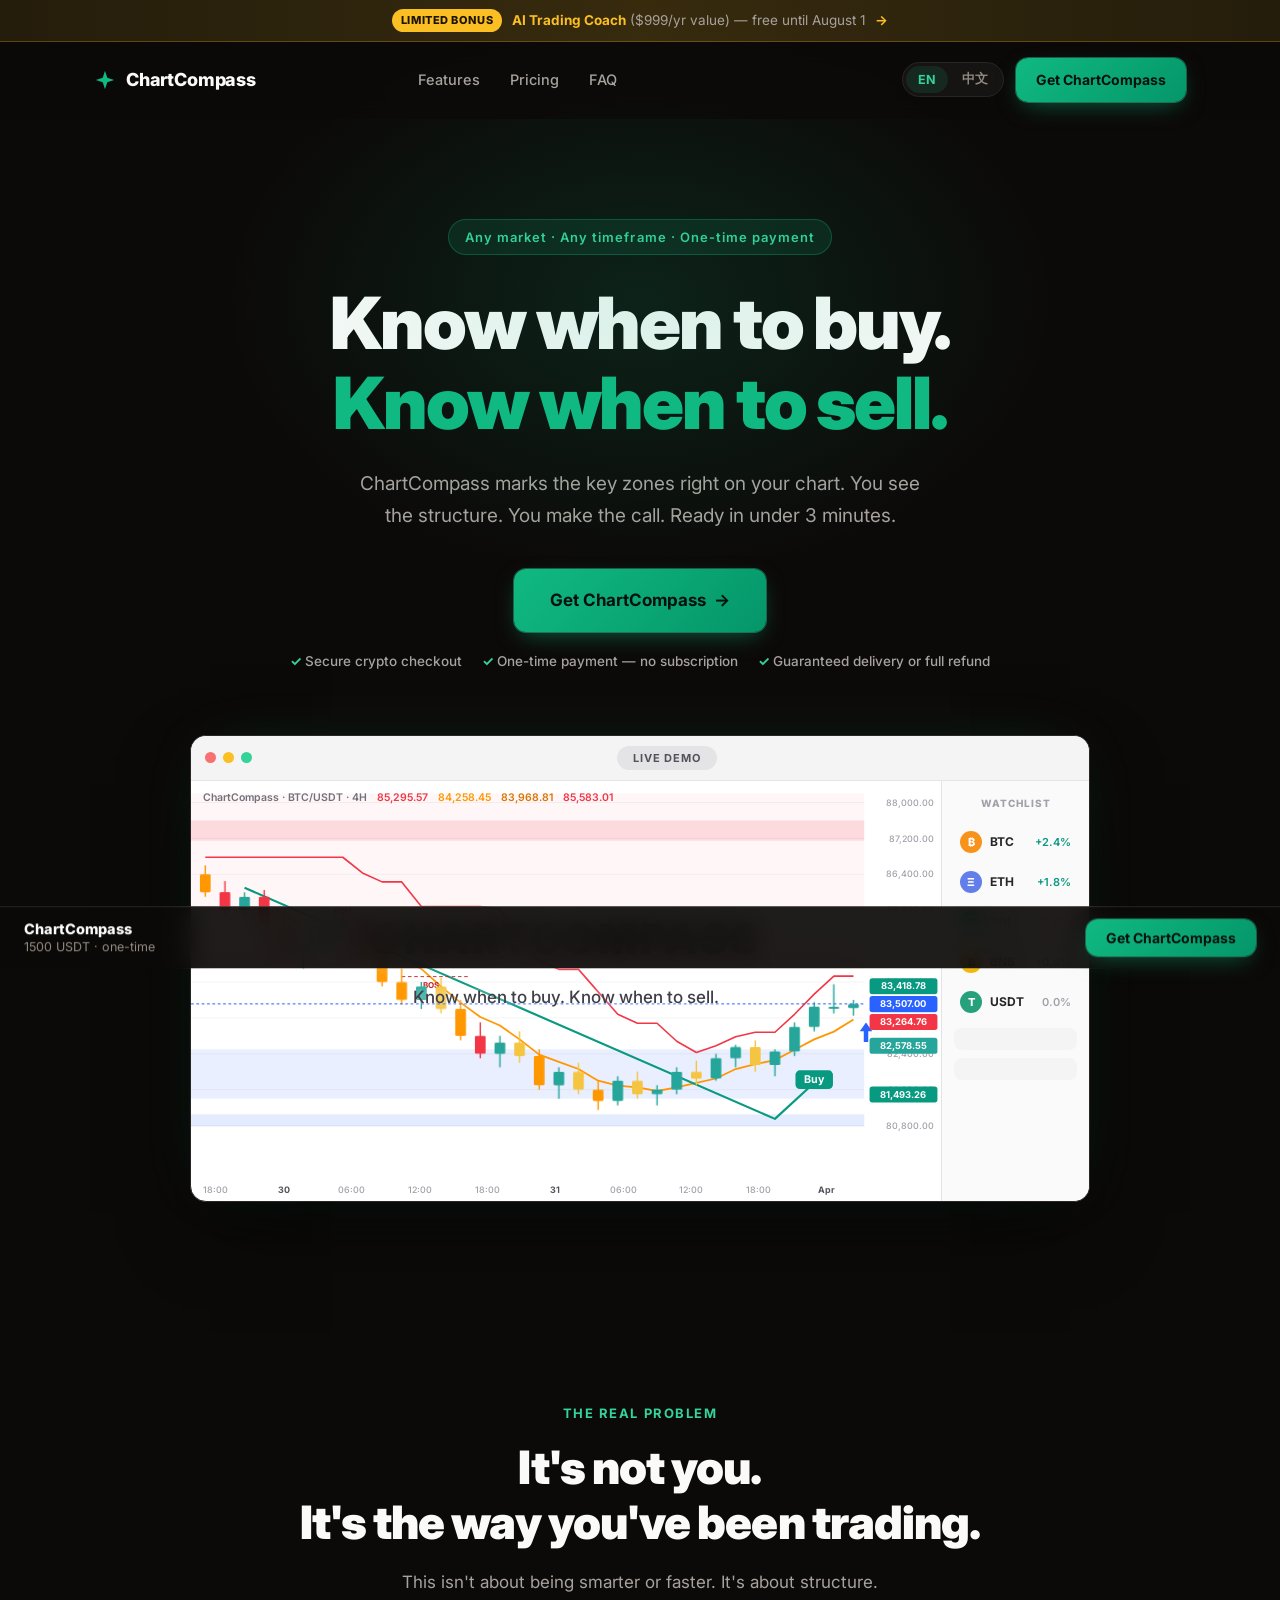
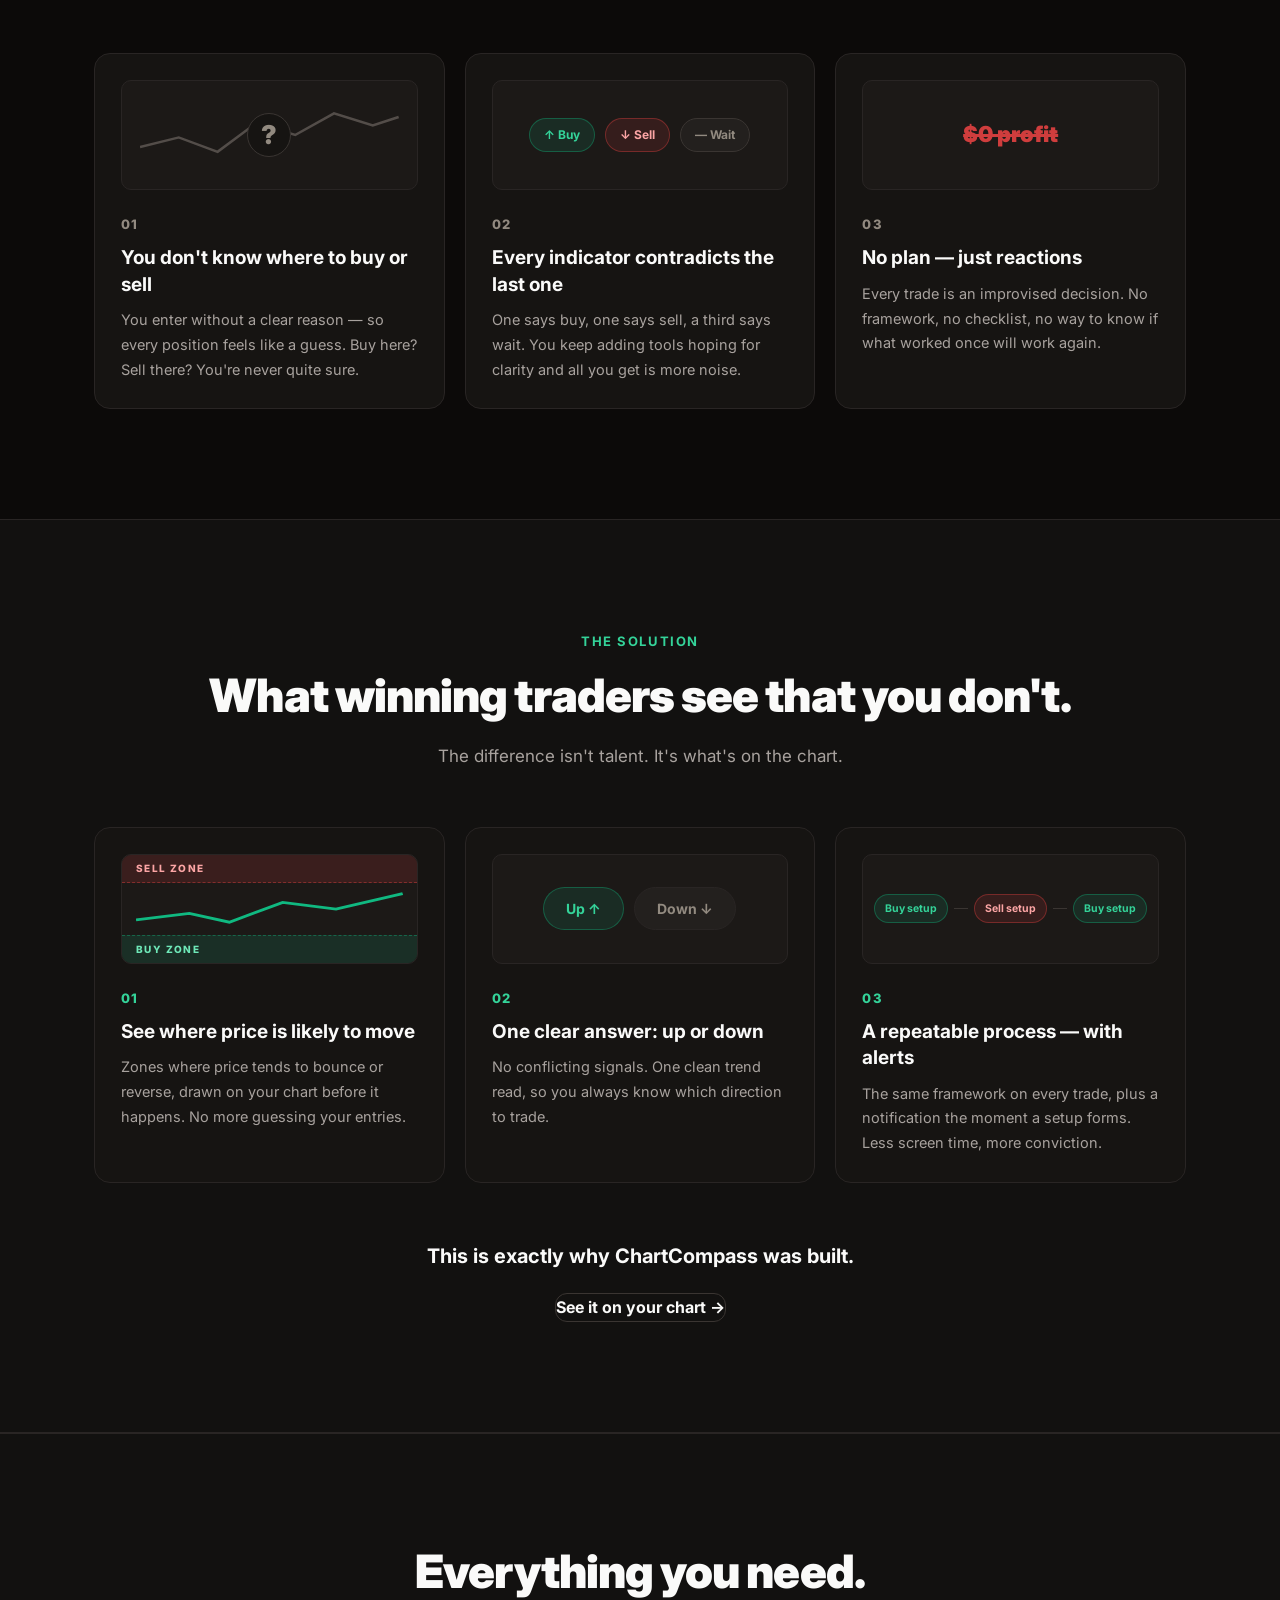
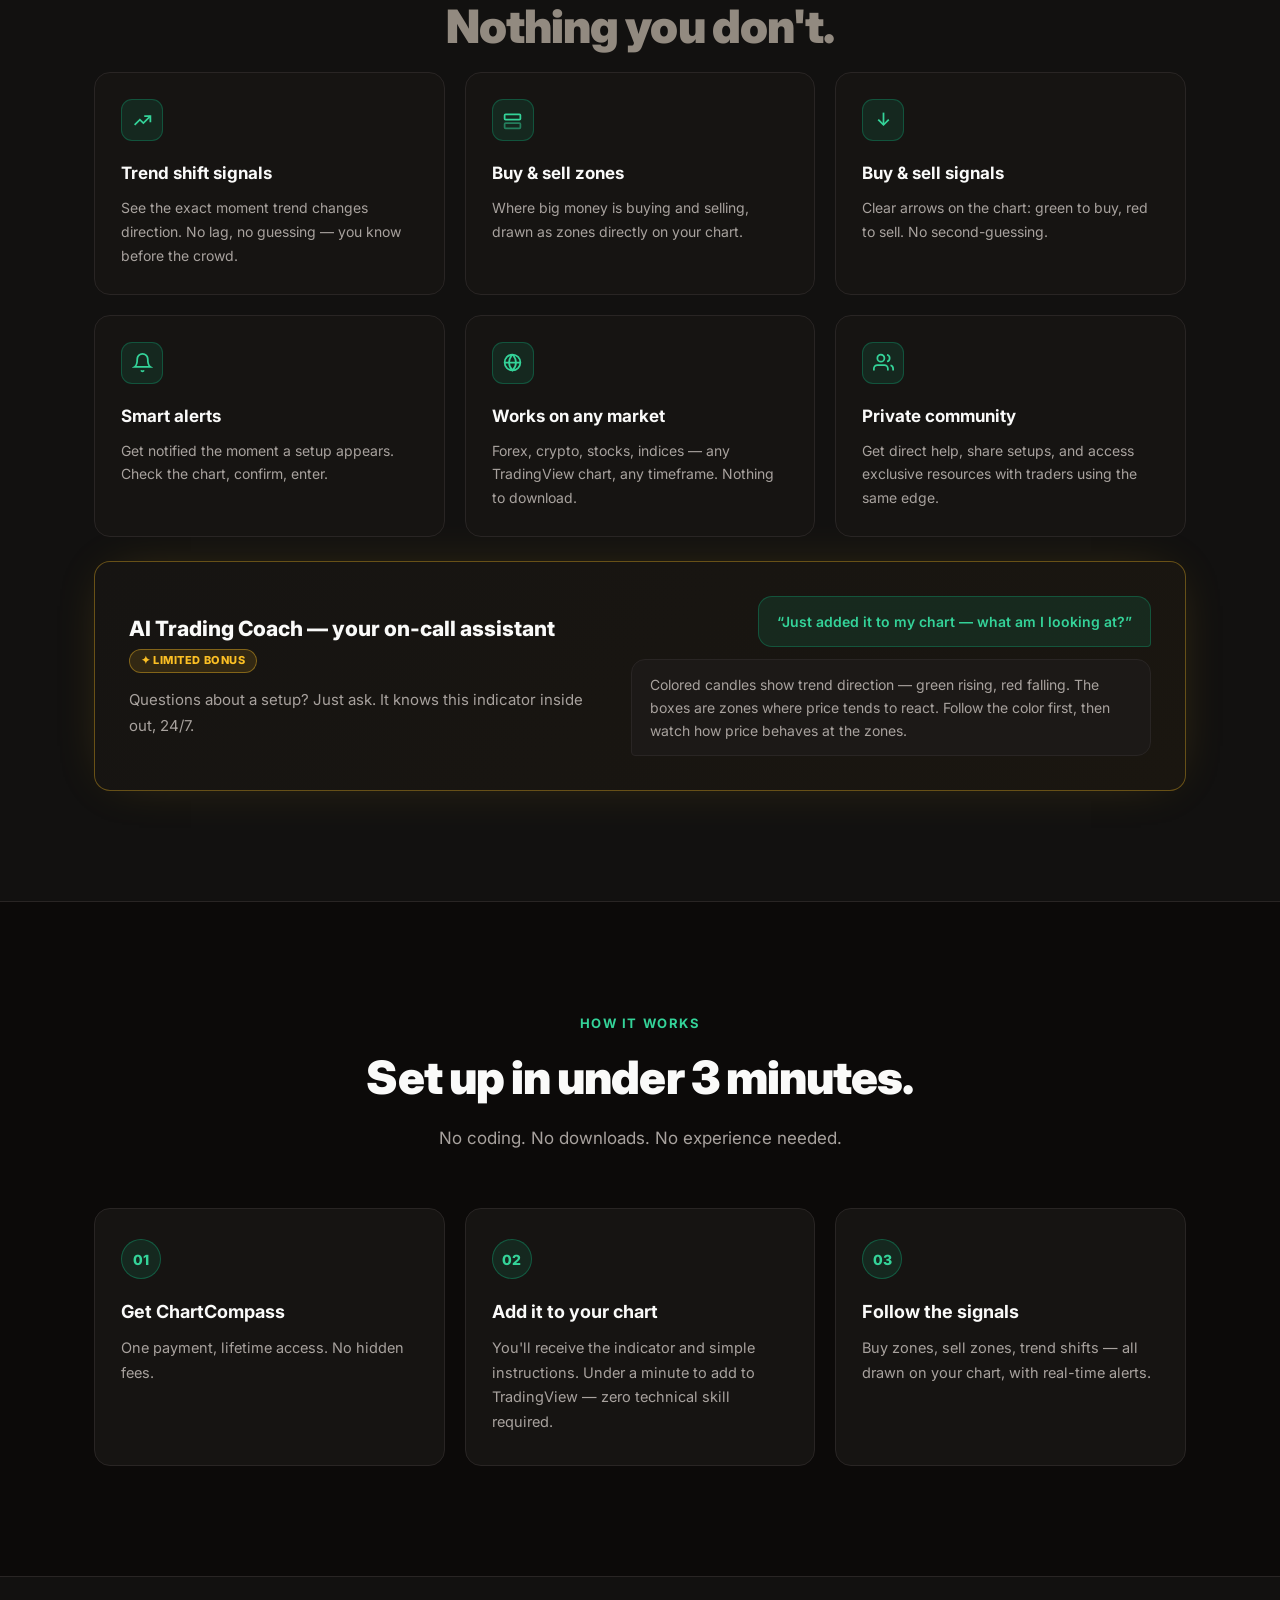
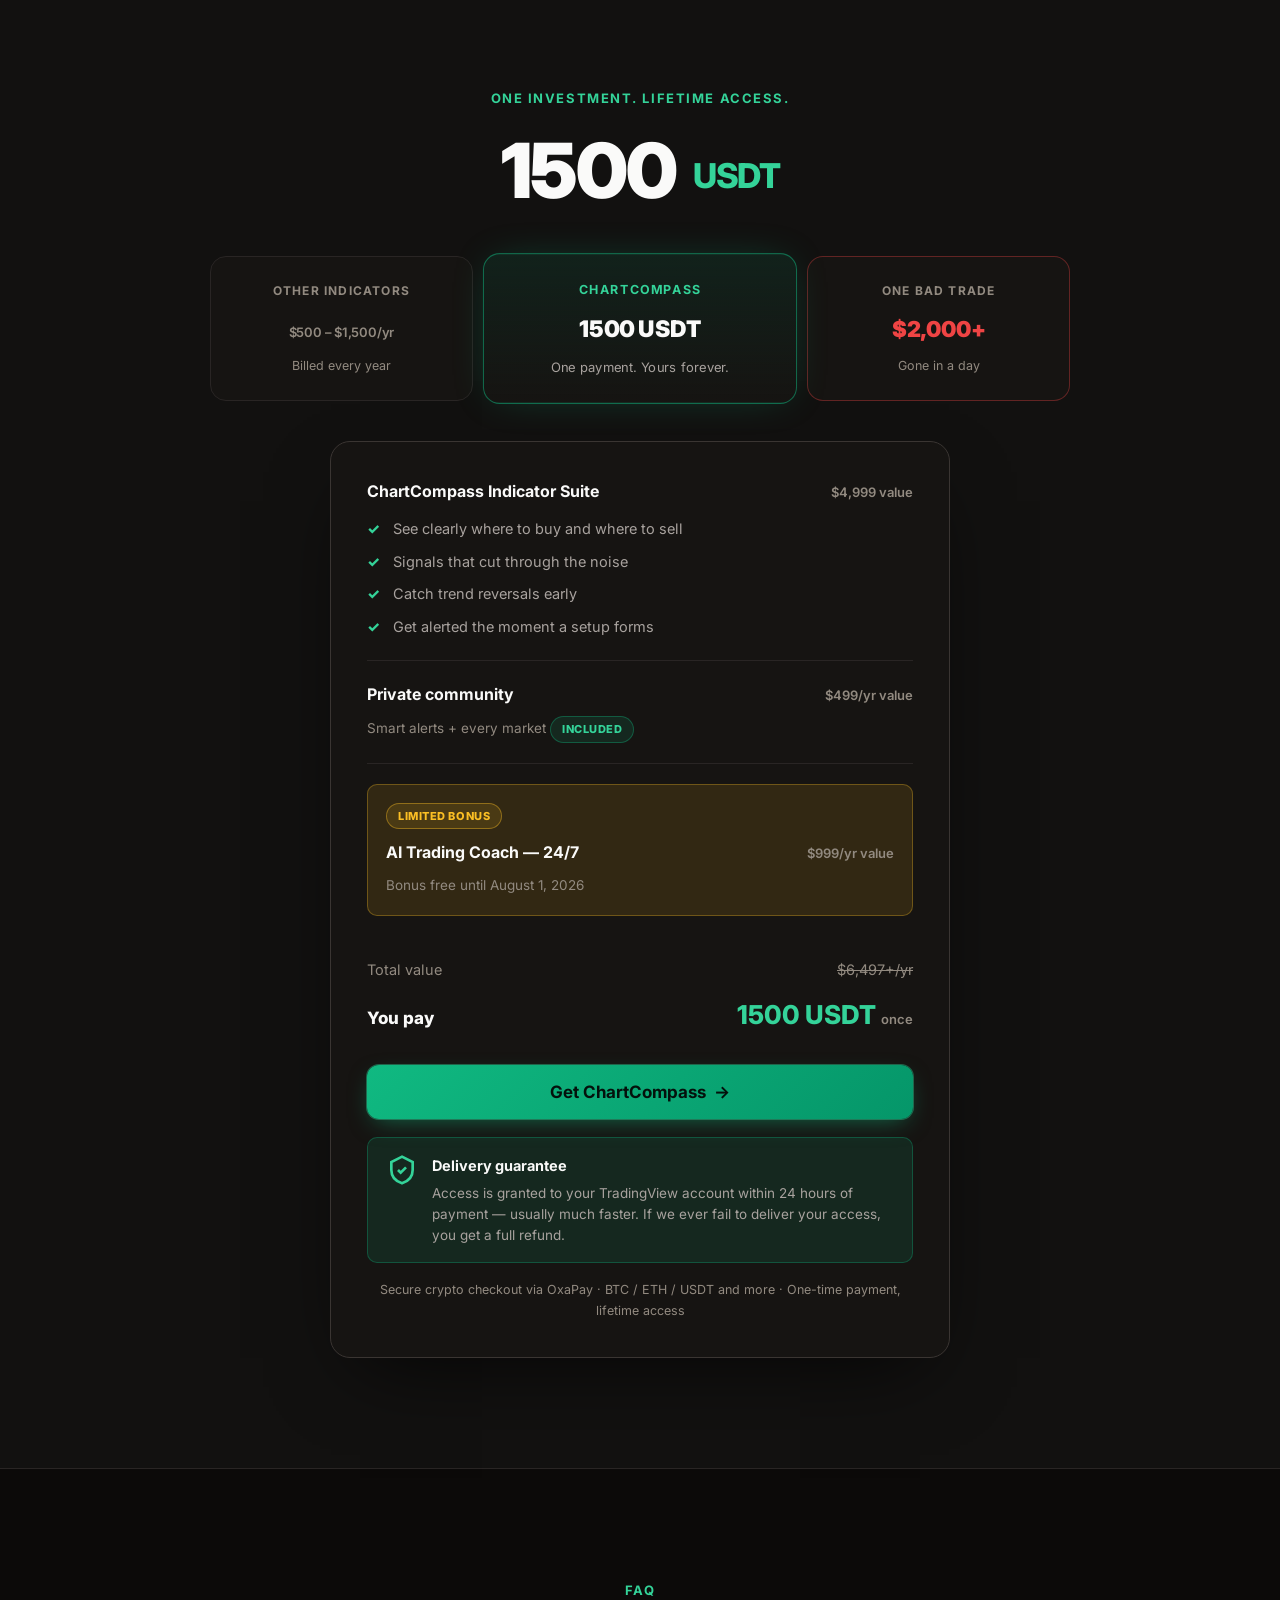
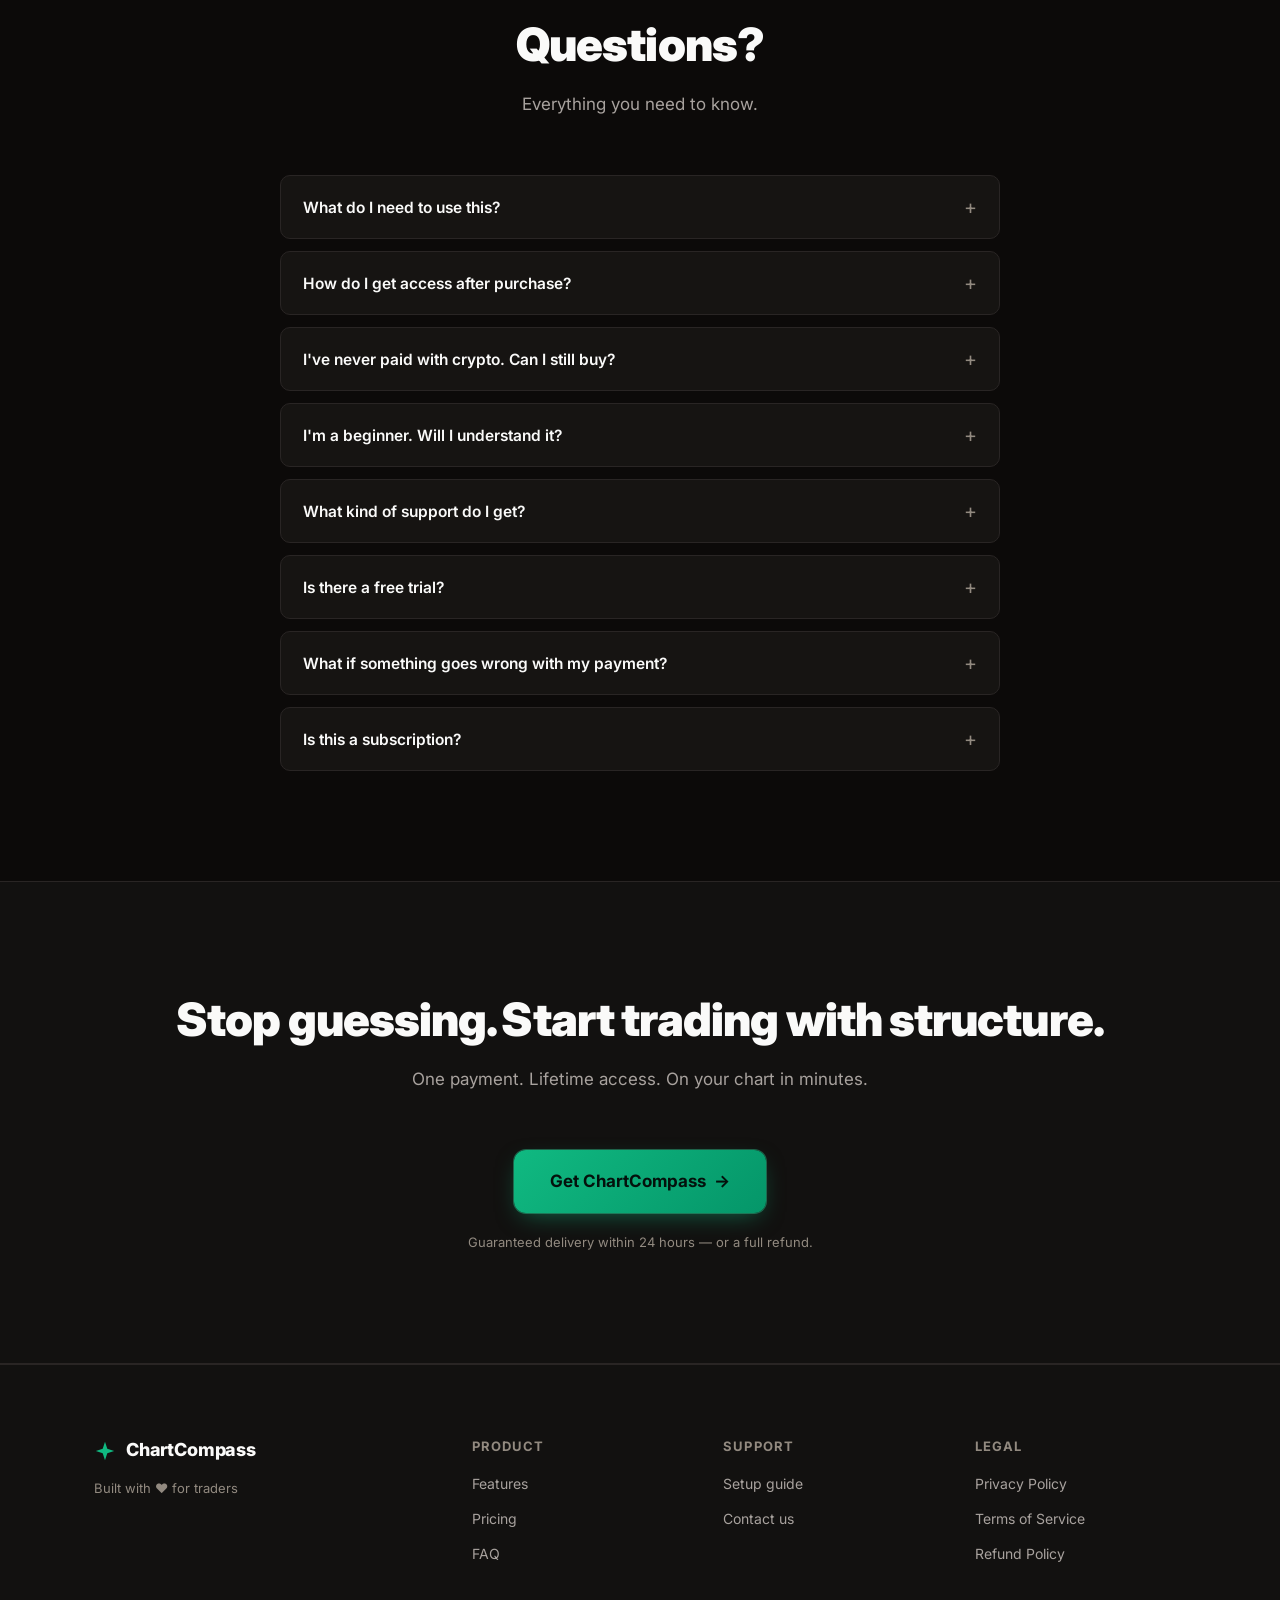
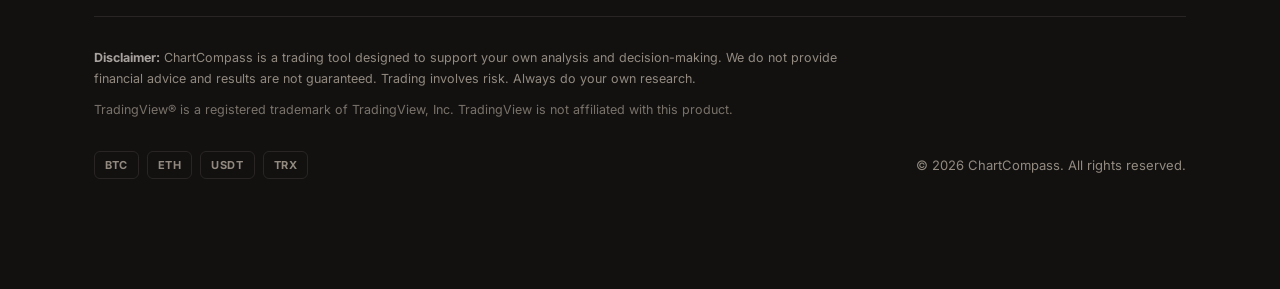
==== index.html @ 5247c852 "修复交付时效文案自相矛盾：移除"即时/立即交付"残留，统一 24 小时口径 - how.s1b 静态兜底文本 instant access → lifetime access，与字典一致，消除 JS " ====
<!DOCTYPE html>
<html lang="en">
<head>
<meta charset="UTF-8">
<meta name="viewport" content="width=device-width, initial-scale=1.0">
<title>ChartCompass — Know when to buy. Know when to sell.</title>
<meta name="description" content="ChartCompass marks key zones and trend direction right on your TradingView chart. Any market, any timeframe. One-time payment, lifetime access.">
<link rel="canonical" href="https://gouzhuang748.com/">
<meta name="theme-color" content="#0c0a09">
<link rel="icon" href="/favicon.svg" type="image/svg+xml">
<link rel="apple-touch-icon" href="/favicon.svg">
<!-- 社交分享（Open Graph + Twitter Card），投广告/社群转发时显示预览大图 -->
<meta property="og:type" content="website">
<meta property="og:site_name" content="ChartCompass">
<meta property="og:title" content="ChartCompass — Know when to buy. Know when to sell.">
<meta property="og:description" content="Key zones and trend direction, drawn right on your TradingView chart. Any market, any timeframe. One-time payment, lifetime access.">
<meta property="og:url" content="https://gouzhuang748.com/">
<meta property="og:image" content="https://gouzhuang748.com/og-image.png">
<meta property="og:image:width" content="1200">
<meta property="og:image:height" content="630">
<meta name="twitter:card" content="summary_large_image">
<meta name="twitter:title" content="ChartCompass — Know when to buy. Know when to sell.">
<meta name="twitter:description" content="Key zones and trend direction, drawn right on your TradingView chart. One-time payment, lifetime access.">
<meta name="twitter:image" content="https://gouzhuang748.com/og-image.png">
<link rel="preconnect" href="https://fonts.googleapis.com">
<link rel="preconnect" href="https://fonts.gstatic.com" crossorigin>
<link href="https://fonts.googleapis.com/css2?family=Inter:wght@400;500;600;700;800;900&display=swap" rel="stylesheet">
<link rel="stylesheet" href="style.css">
<script>
document.documentElement.classList.add("js");
// 部署 worker 后把 apiBase 填成 https://chartcompass-pay.<你的子域>.workers.dev
window.CC_CONFIG = { apiBase: "https://chartcompass-pay.fanshenpan.workers.dev" };
</script>
</head>
<body>

<!-- ⚠️ 品牌名 ChartCompass 为临时名称，后续统一替换。
     评价区暂时隐藏（hidden）：拿到真实用户反馈后替换 i18n.js 的 reviews.items 并移除 hidden。 -->

<!-- 顶部公告条 -->
<a href="#pricing" class="promo-bar">
    <span class="promo-bar__badge" data-i18n="promo.badge">LIMITED BONUS</span>
    <span class="promo-bar__text" data-i18n-html="promo.text"><strong>AI Trading Coach</strong> ($999/yr value) — free until August 1</span>
    <span class="promo-bar__arrow">→</span>
</a>

<!-- 导航 -->
<header class="nav" id="nav">
    <div class="nav__inner">
        <a href="#top" class="brand">
            <span class="brand__mark" aria-hidden="true">
                <svg viewBox="0 0 24 24" fill="none"><path d="M12 2L14.5 9.5L22 12L14.5 14.5L12 22L9.5 14.5L2 12L9.5 9.5L12 2Z" fill="currentColor"/></svg>
            </span>
            <span class="brand__name">ChartCompass</span>
        </a>
        <nav class="nav__links">
            <a href="#features" data-i18n="nav.features">Features</a>
            <a href="#pricing" data-i18n="nav.pricing">Pricing</a>
            <a href="#faq" data-i18n="nav.faq">FAQ</a>
        </nav>
        <div class="nav__right">
            <div class="lang-switch" id="langSwitch" role="group" aria-label="Language">
                <button type="button" data-lang="en" class="is-active" aria-pressed="true">EN</button>
                <button type="button" data-lang="zh" aria-pressed="false">中文</button>
            </div>
            <a href="#pricing" class="btn btn--primary btn--sm" data-i18n="nav.cta">Get ChartCompass</a>
        </div>
        <button class="nav__burger" id="navBurger" aria-label="Menu" aria-expanded="false" aria-controls="navMobile">
            <span></span><span></span><span></span>
        </button>
    </div>
    <div class="nav__mobile" id="navMobile">
        <a href="#features" data-i18n="nav.features">Features</a>
        <a href="#pricing" data-i18n="nav.pricing">Pricing</a>
        <a href="#faq" data-i18n="nav.faq">FAQ</a>
        <div class="lang-switch lang-switch--mobile" role="group" aria-label="Language">
            <button type="button" data-lang="en" class="is-active" aria-pressed="true">EN</button>
            <button type="button" data-lang="zh" aria-pressed="false">中文</button>
        </div>
        <a href="#pricing" class="btn btn--primary btn--block" data-i18n="nav.cta">Get ChartCompass</a>
    </div>
</header>

<main id="top">

    <!-- ============ HERO ============ -->
    <section class="hero">
        <div class="hero__glow" aria-hidden="true"></div>
        <p class="eyebrow reveal" data-i18n="hero.eyebrow">Any market · Any timeframe · One-time payment</p>
        <h1 class="reveal delay-1" data-i18n-html="hero.h1">Know when to buy.<br><span class="text-green">Know when to sell.</span></h1>
        <p class="hero__sub reveal delay-2" data-i18n="hero.sub">ChartCompass marks the key zones right on your chart. You see the structure. You make the call. Ready in under 3 minutes.</p>
        <div class="hero__cta reveal delay-3">
            <a href="#pricing" class="btn btn--primary btn--lg"><span data-i18n="hero.cta">Get ChartCompass</span> <span class="btn__arrow">→</span></a>
        </div>
        <p class="hero__trust reveal delay-3">
            <span data-i18n="hero.trust1">Secure crypto checkout</span>
            <span data-i18n="hero.trust2">One-time payment — no subscription</span>
            <span data-i18n="hero.trust3">Guaranteed delivery or full refund</span>
        </p>

        <!-- TradingView 风格实时演示（纯代码绘制，JS 生成 + 循环动画） -->
        <div class="hero__demo reveal delay-4">
            <div class="tv-demo" id="tvDemo">
                <div class="tv-demo__topbar">
                    <span class="dot dot--r"></span><span class="dot dot--y"></span><span class="dot dot--g"></span>
                    <span class="tv-demo__live" data-i18n="demo.live">Live demo</span>
                </div>
                <div class="tv-demo__stage">
                    <div class="tv-demo__main">
                        <div class="tv-demo__legend" aria-hidden="true">
                            <span class="lg-name">ChartCompass · BTC/USDT · 4H</span>
                            <span class="lg-val lg-val--red">85,295.57</span>
                            <span class="lg-val lg-val--org">84,258.45</span>
                            <span class="lg-val lg-val--amb">83,968.81</span>
                            <span class="lg-val lg-val--red">85,583.01</span>
                        </div>
                        <div class="tv-demo__overlay" aria-hidden="true">
                            <div class="tv-demo__brand">CHARTCOMPASS</div>
                            <div class="tv-demo__tag" data-i18n="demo.overlayTag">Know when to buy. Know when to sell.</div>
                        </div>
                        <svg class="tv-chart" id="tvChart" viewBox="0 0 840 470" preserveAspectRatio="xMidYMid meet" aria-hidden="true"></svg>
                    </div>
                    <aside class="tv-demo__watchlist" aria-hidden="true">
                        <div class="wl-head">Watchlist</div>
                        <div class="wl-row"><span class="wl-ic" style="background:#f7931a">₿</span><span class="wl-sym">BTC</span><span class="wl-chg up">+2.4%</span></div>
                        <div class="wl-row"><span class="wl-ic" style="background:#627eea">Ξ</span><span class="wl-sym">ETH</span><span class="wl-chg up">+1.8%</span></div>
                        <div class="wl-row"><span class="wl-ic" style="background:#14f195;color:#0a0a0a">S</span><span class="wl-sym">SOL</span><span class="wl-chg dn">−0.6%</span></div>
                        <div class="wl-row"><span class="wl-ic" style="background:#f0b90b;color:#0a0a0a">B</span><span class="wl-sym">BNB</span><span class="wl-chg up">+0.9%</span></div>
                        <div class="wl-row"><span class="wl-ic" style="background:#26a17b">T</span><span class="wl-sym">USDT</span><span class="wl-chg">0.0%</span></div>
                        <div class="wl-row wl-row--ghost"></div>
                        <div class="wl-row wl-row--ghost"></div>
                    </aside>
                </div>
            </div>
        </div>
    </section>

    <!-- ============ 根本原因 ============ -->
    <section class="section">
        <p class="section__kicker reveal" data-i18n="problem.kicker">The real problem</p>
        <h2 class="section__title reveal" data-i18n-html="problem.title">It's not you.<br>It's the way you've been trading.</h2>
        <p class="section__sub reveal" data-i18n="problem.sub">This isn't about being smarter or faster. It's about structure.</p>
        <div class="grid grid--3">
            <div class="card reveal">
                <div class="card__visual" aria-hidden="true">
                    <div class="viz-guess">
                        <span class="viz-guess__q">?</span>
                        <svg viewBox="0 0 200 60" preserveAspectRatio="none"><polyline class="line-muted" points="0,40 30,32 60,44 90,20 120,30 150,12 180,22 200,15"/></svg>
                    </div>
                </div>
                <span class="card__num">01</span>
                <h3 data-i18n="problem.c1t">You don't know where to buy or sell</h3>
                <p data-i18n="problem.c1b">You enter without a clear reason — so every position feels like a guess. Buy here? Sell there? You're never quite sure.</p>
            </div>
            <div class="card reveal delay-1">
                <div class="card__visual" aria-hidden="true">
                    <div class="viz-conflict">
                        <span class="chip chip--buy">↑ Buy</span>
                        <span class="chip chip--sell">↓ Sell</span>
                        <span class="chip chip--wait">— Wait</span>
                    </div>
                </div>
                <span class="card__num">02</span>
                <h3 data-i18n="problem.c2t">Every indicator contradicts the last one</h3>
                <p data-i18n="problem.c2b">One says buy, one says sell, a third says wait. You keep adding tools hoping for clarity and all you get is more noise.</p>
            </div>
            <div class="card reveal delay-2">
                <div class="card__visual" aria-hidden="true">
                    <div class="viz-zero"><span>$0 profit</span></div>
                </div>
                <span class="card__num">03</span>
                <h3 data-i18n="problem.c3t">No plan — just reactions</h3>
                <p data-i18n="problem.c3b">Every trade is an improvised decision. No framework, no checklist, no way to know if what worked once will work again.</p>
            </div>
        </div>
    </section>

    <!-- ============ 解决方案 ============ -->
    <section class="section section--alt">
        <p class="section__kicker reveal" data-i18n="solution.kicker">The solution</p>
        <h2 class="section__title reveal" data-i18n="solution.title">What winning traders see that you don't.</h2>
        <p class="section__sub reveal" data-i18n="solution.sub">The difference isn't talent. It's what's on the chart.</p>
        <div class="grid grid--3">
            <div class="card reveal">
                <div class="card__visual" aria-hidden="true">
                    <div class="viz-zones">
                        <div class="viz-zones__band viz-zones__band--sell">SELL ZONE</div>
                        <svg viewBox="0 0 200 40" preserveAspectRatio="none"><polyline class="line-green" points="0,30 40,24 70,32 110,14 150,20 200,6"/></svg>
                        <div class="viz-zones__band viz-zones__band--buy">BUY ZONE</div>
                    </div>
                </div>
                <span class="card__num card__num--green">01</span>
                <h3 data-i18n="solution.s1t">See where price is likely to move</h3>
                <p data-i18n="solution.s1b">Zones where price tends to bounce or reverse, drawn on your chart before it happens. No more guessing your entries.</p>
            </div>
            <div class="card reveal delay-1">
                <div class="card__visual" aria-hidden="true">
                    <div class="viz-updown">
                        <span class="chip chip--buy chip--lg">Up ↑</span>
                        <span class="chip chip--muted chip--lg">Down ↓</span>
                    </div>
                </div>
                <span class="card__num card__num--green">02</span>
                <h3 data-i18n="solution.s2t">One clear answer: up or down</h3>
                <p data-i18n="solution.s2b">No conflicting signals. One clean trend read, so you always know which direction to trade.</p>
            </div>
            <div class="card reveal delay-2">
                <div class="card__visual" aria-hidden="true">
                    <div class="viz-flow">
                        <span class="chip chip--buy">Buy setup</span>
                        <span class="viz-flow__line"></span>
                        <span class="chip chip--sell">Sell setup</span>
                        <span class="viz-flow__line"></span>
                        <span class="chip chip--buy">Buy setup</span>
                    </div>
                </div>
                <span class="card__num card__num--green">03</span>
                <h3 data-i18n="solution.s3t">A repeatable process — with alerts</h3>
                <p data-i18n="solution.s3b">The same framework on every trade, plus a notification the moment a setup forms. Less screen time, more conviction.</p>
            </div>
        </div>
        <p class="section__closer reveal" data-i18n="solution.closer">This is exactly why ChartCompass was built.</p>
        <div class="section__cta reveal">
            <a href="#pricing" class="btn btn--outline" data-i18n="solution.cta">See it on your chart →</a>
        </div>
    </section>

    <!-- ============ 用户评价 —— 暂时隐藏：示例占位内容不上生产。拿到真实反馈后移除 hidden ============ -->
    <section class="section" hidden>
        <p class="section__kicker reveal" data-i18n="reviews.kicker">From real traders</p>
        <h2 class="section__title reveal" data-i18n="reviews.title">Traders use it every single day.</h2>
        <p class="section__sub reveal"><span data-i18n="reviews.sub">Here's what they say.</span> <span class="placeholder-note" data-i18n="reviews.note">(sample content — replace before launch)</span></p>

        <div class="testimonial reveal" role="tabpanel" id="tPanel" tabindex="0" aria-labelledby="tTab0">
            <blockquote class="testimonial__quote" id="tQuote"></blockquote>
            <div class="testimonial__who">
                <span class="avatar" id="tAvatar">A</span>
                <div>
                    <div class="testimonial__name" id="tName"></div>
                    <div class="testimonial__role" id="tRole"></div>
                </div>
            </div>
        </div>
        <div class="testimonial__picker reveal" id="tPicker" role="tablist"></div>
    </section>

    <!-- ============ 功能矩阵 ============ -->
    <section class="section section--alt" id="features">
        <h2 class="section__title reveal" data-i18n-html="features.title">Everything you need.<br><span class="text-muted">Nothing you don't.</span></h2>
        <div class="grid grid--3 feat-grid">
            <div class="feat reveal">
                <div class="feat__icon" aria-hidden="true">
                    <svg viewBox="0 0 24 24" fill="none" stroke="currentColor" stroke-width="2"><polyline points="3 17 9 11 13 15 21 7"/><polyline points="14 7 21 7 21 14"/></svg>
                </div>
                <h3 data-i18n="features.f1t">Trend shift signals</h3>
                <p data-i18n="features.f1b">See the exact moment trend changes direction. No lag, no guessing — you know before the crowd.</p>
            </div>
            <div class="feat reveal delay-1">
                <div class="feat__icon" aria-hidden="true">
                    <svg viewBox="0 0 24 24" fill="none" stroke="currentColor" stroke-width="2"><rect x="3" y="5" width="18" height="6" rx="1"/><rect x="3" y="15" width="18" height="6" rx="1" opacity=".5"/></svg>
                </div>
                <h3 data-i18n="features.f2t">Buy &amp; sell zones</h3>
                <p data-i18n="features.f2b">Where big money is buying and selling, drawn as zones directly on your chart.</p>
            </div>
            <div class="feat reveal delay-2">
                <div class="feat__icon" aria-hidden="true">
                    <svg viewBox="0 0 24 24" fill="none" stroke="currentColor" stroke-width="2"><path d="M12 3v14"/><path d="m6 11 6 6 6-6"/></svg>
                </div>
                <h3 data-i18n="features.f3t">Buy &amp; sell signals</h3>
                <p data-i18n="features.f3b">Clear arrows on the chart: green to buy, red to sell. No second-guessing.</p>
            </div>
            <div class="feat reveal">
                <div class="feat__icon" aria-hidden="true">
                    <svg viewBox="0 0 24 24" fill="none" stroke="currentColor" stroke-width="2"><path d="M6 8a6 6 0 0 1 12 0c0 7 3 9 3 9H3s3-2 3-9"/><path d="M10.3 21a1.94 1.94 0 0 0 3.4 0"/></svg>
                </div>
                <h3 data-i18n="features.f4t">Smart alerts</h3>
                <p data-i18n="features.f4b">Get notified the moment a setup appears. Check the chart, confirm, enter.</p>
            </div>
            <div class="feat reveal delay-1">
                <div class="feat__icon" aria-hidden="true">
                    <svg viewBox="0 0 24 24" fill="none" stroke="currentColor" stroke-width="2"><circle cx="12" cy="12" r="9"/><path d="M3 12h18M12 3c2.5 2.6 4 5.7 4 9s-1.5 6.4-4 9c-2.5-2.6-4-5.7-4-9s1.5-6.4 4-9"/></svg>
                </div>
                <h3 data-i18n="features.f5t">Works on any market</h3>
                <p data-i18n="features.f5b">Forex, crypto, stocks, indices — any TradingView chart, any timeframe. Nothing to download.</p>
            </div>
            <div class="feat reveal delay-2">
                <div class="feat__icon" aria-hidden="true">
                    <svg viewBox="0 0 24 24" fill="none" stroke="currentColor" stroke-width="2"><path d="M17 21v-2a4 4 0 0 0-4-4H5a4 4 0 0 0-4 4v2"/><circle cx="9" cy="7" r="4"/><path d="M23 21v-2a4 4 0 0 0-3-3.87M16 3.13a4 4 0 0 1 0 7.75"/></svg>
                </div>
                <h3 data-i18n="features.f6t">Private community</h3>
                <p data-i18n="features.f6b">Get direct help, share setups, and access exclusive resources with traders using the same edge.</p>
            </div>
        </div>

        <!-- AI 助手加赠卡 -->
        <div class="ai-card reveal">
            <div class="ai-card__info">
                <h3><span data-i18n="features.ait">AI Trading Coach — your on-call assistant</span> <span class="badge badge--amber" data-i18n="features.aibadge">✦ LIMITED BONUS</span></h3>
                <p data-i18n="features.aib">Questions about a setup? Just ask. It knows this indicator inside out, 24/7.</p>
            </div>
            <div class="ai-card__chat">
                <div class="bubble bubble--user" data-i18n="features.aiq">“Just added it to my chart — what am I looking at?”</div>
                <div class="bubble bubble--ai" data-i18n="features.aia">Colored candles show trend direction — green rising, red falling. The boxes are zones where price tends to react. Follow the color first, then watch how price behaves at the zones.</div>
            </div>
        </div>
    </section>

    <!-- ============ 运作方式 ============ -->
    <section class="section" id="demo">
        <p class="section__kicker reveal" data-i18n="how.kicker">How it works</p>
        <h2 class="section__title reveal" data-i18n="how.title">Set up in under 3 minutes.</h2>
        <p class="section__sub reveal" data-i18n="how.sub">No coding. No downloads. No experience needed.</p>
        <div class="steps">
            <div class="step reveal">
                <span class="step__num">01</span>
                <h3 data-i18n="how.s1t">Get ChartCompass</h3>
                <p data-i18n="how.s1b">One payment, lifetime access. No hidden fees.</p>
            </div>
            <div class="step reveal delay-1">
                <span class="step__num">02</span>
                <h3 data-i18n="how.s2t">Add it to your chart</h3>
                <p data-i18n="how.s2b">You'll receive the indicator and simple instructions. Under a minute to add to TradingView — zero technical skill required.</p>
            </div>
            <div class="step reveal delay-2">
                <span class="step__num">03</span>
                <h3 data-i18n="how.s3t">Follow the signals</h3>
                <p data-i18n="how.s3b">Buy zones, sell zones, trend shifts — all drawn on your chart, with real-time alerts.</p>
            </div>
        </div>
    </section>

    <!-- ============ 定价 ============ -->
    <section class="section section--alt" id="pricing">
        <p class="section__kicker reveal" data-i18n="pricing.kicker">One investment. Lifetime access.</p>
        <h2 class="section__title section__title--price reveal">1500 <span class="usdt">USDT</span></h2>

        <!-- 锚定对比 -->
        <div class="anchor-row reveal">
            <div class="anchor">
                <div class="anchor__label" data-i18n="pricing.a1l">Other indicators</div>
                <div class="anchor__val"><span data-i18n="pricing.a1v">$500 – $1,500</span><span data-i18n="pricing.a1u">/yr</span></div>
                <div class="anchor__note" data-i18n="pricing.a1n">Billed every year</div>
            </div>
            <div class="anchor anchor--hero">
                <div class="anchor__label" data-i18n="pricing.a2l">ChartCompass</div>
                <div class="anchor__val" data-i18n="pricing.a2v">1500 USDT</div>
                <div class="anchor__note" data-i18n="pricing.a2n">One payment. Yours forever.</div>
            </div>
            <div class="anchor anchor--red">
                <div class="anchor__label" data-i18n="pricing.a3l">One bad trade</div>
                <div class="anchor__val" data-i18n="pricing.a3v">$2,000+</div>
                <div class="anchor__note" data-i18n="pricing.a3n">Gone in a day</div>
            </div>
        </div>

        <!-- 价值堆叠卡 -->
        <div class="price-card reveal">
            <div class="price-card__block">
                <div class="stack-head">
                    <span data-i18n="pricing.packT">ChartCompass Indicator Suite</span>
                    <span class="stack-head__val" data-i18n="pricing.packV">$4,999 value</span>
                </div>
                <ul class="stack-list">
                    <li data-i18n="pricing.li1">See clearly where to buy and where to sell</li>
                    <li data-i18n="pricing.li2">Signals that cut through the noise</li>
                    <li data-i18n="pricing.li3">Catch trend reversals early</li>
                    <li data-i18n="pricing.li4">Get alerted the moment a setup forms</li>
                </ul>
            </div>
            <div class="price-card__block">
                <div class="stack-head">
                    <span data-i18n="pricing.comT">Private community</span>
                    <span class="stack-head__val" data-i18n="pricing.comV">$499/yr value</span>
                </div>
                <div class="stack-sub"><span data-i18n="pricing.comS">Smart alerts + every market</span> <span class="badge badge--green" data-i18n="pricing.comB">INCLUDED</span></div>
            </div>
            <div class="price-card__block price-card__block--bonus">
                <span class="badge badge--amber" data-i18n="pricing.bonusBadge">LIMITED BONUS</span>
                <div class="stack-head">
                    <span data-i18n="pricing.bonusT">AI Trading Coach — 24/7</span>
                    <span class="stack-head__val" data-i18n="pricing.bonusV">$999/yr value</span>
                </div>
                <div class="stack-sub" data-i18n="pricing.bonusS">Bonus free until August 1, 2026</div>
            </div>
            <div class="price-card__total">
                <div class="total-row"><span data-i18n="pricing.totalL">Total value</span><span class="total-row__val total-row__val--strike" data-i18n="pricing.totalV">$6,497+/yr</span></div>
                <div class="total-row total-row--final"><span data-i18n="pricing.finalL">You pay</span><span class="total-row__val" data-i18n-html="pricing.finalV">1500 USDT <em>once</em></span></div>
            </div>
            <button type="button" class="btn btn--primary btn--lg btn--block js-buy"><span data-i18n="pricing.cta">Get ChartCompass</span> <span class="btn__arrow">→</span></button>
            <p class="checkout-error" id="checkoutError" role="alert" hidden></p>
            <div class="guarantee">
                <svg class="guarantee__icon" viewBox="0 0 24 24" fill="none" stroke="currentColor" stroke-width="2" aria-hidden="true"><path d="M12 2l8 4v6c0 5-3.5 8.5-8 10-4.5-1.5-8-5-8-10V6l8-4z"/><path d="m9 12 2 2 4-4"/></svg>
                <div>
                    <strong data-i18n="pricing.gT">Delivery guarantee</strong>
                    <p data-i18n="pricing.gB">Access is granted to your TradingView account within 24 hours of payment — usually much faster. If we ever fail to deliver your access, you get a full refund.</p>
                </div>
            </div>
            <p class="price-card__note" data-i18n="pricing.note">Secure crypto checkout via OxaPay · BTC / ETH / USDT and more · One-time payment, lifetime access</p>
        </div>
    </section>

    <!-- ============ FAQ ============ -->
    <section class="section" id="faq">
        <p class="section__kicker reveal" data-i18n="faq.kicker">FAQ</p>
        <h2 class="section__title reveal" data-i18n="faq.title">Questions?</h2>
        <p class="section__sub reveal" data-i18n="faq.sub">Everything you need to know.</p>
        <div class="faq reveal">
            <div class="faq-item">
                <button class="faq-item__q" aria-expanded="false" aria-controls="faqA1"><span data-i18n="faq.q1">What do I need to use this?</span><span class="faq-item__icon" aria-hidden="true">+</span></button>
                <div class="faq-item__a" id="faqA1"><p data-i18n="faq.a1">Just a free TradingView account — anyone can sign up in 30 seconds. No paid plan, no downloads. Add the indicator and you're ready.</p></div>
            </div>
            <div class="faq-item">
                <button class="faq-item__q" aria-expanded="false" aria-controls="faqA2"><span data-i18n="faq.q2">How do I get access after purchase?</span><span class="faq-item__icon" aria-hidden="true">+</span></button>
                <div class="faq-item__a" id="faqA2"><p data-i18n="faq.a2">After payment you'll enter your TradingView username, and access is granted within 24 hours — usually much faster. Adding the indicator to your chart then takes under a minute — no technical skill needed.</p></div>
            </div>
            <div class="faq-item">
                <button class="faq-item__q" aria-expanded="false" aria-controls="faqA7"><span data-i18n="faq.q7">I've never paid with crypto. Can I still buy?</span><span class="faq-item__icon" aria-hidden="true">+</span></button>
                <div class="faq-item__a" id="faqA7"><p data-i18n="faq.a7">Yes. At checkout, OxaPay shows you a payment address and the exact amount — you can send it from any exchange account (Binance, Coinbase, OKX and others) or any wallet in a couple of minutes. If you get stuck at any step, email support@gouzhuang748.com and we'll walk you through it.</p></div>
            </div>
            <div class="faq-item">
                <button class="faq-item__q" aria-expanded="false" aria-controls="faqA3"><span data-i18n="faq.q3">I'm a beginner. Will I understand it?</span><span class="faq-item__icon" aria-hidden="true">+</span></button>
                <div class="faq-item__a" id="faqA3"><p data-i18n="faq.a3">Yes. The indicator gives clear buy/sell signals and color-coded zones, and you get video guides, documentation, and a community to ask questions.</p></div>
            </div>
            <div class="faq-item">
                <button class="faq-item__q" aria-expanded="false" aria-controls="faqA4"><span data-i18n="faq.q4">What kind of support do I get?</span><span class="faq-item__icon" aria-hidden="true">+</span></button>
                <div class="faq-item__a" id="faqA4"><p data-i18n="faq.a4">Private community, direct email support, video guides, and full documentation.</p></div>
            </div>
            <div class="faq-item">
                <button class="faq-item__q" aria-expanded="false" aria-controls="faqA5"><span data-i18n="faq.q5">Is there a free trial?</span><span class="faq-item__icon" aria-hidden="true">+</span></button>
                <div class="faq-item__a" id="faqA5"><p data-i18n="faq.a5">Because this is a digital indicator delivered straight to your TradingView account, all sales are final — this protects every trader in our community. Watch the demo above to see exactly what you'll get on your chart.</p></div>
            </div>
            <div class="faq-item">
                <button class="faq-item__q" aria-expanded="false" aria-controls="faqA8"><span data-i18n="faq.q8">What if something goes wrong with my payment?</span><span class="faq-item__icon" aria-hidden="true">+</span></button>
                <div class="faq-item__a" id="faqA8"><p data-i18n="faq.a8">Every payment is automatically tracked against your order. If your access is never delivered, you get a full refund. If a payment doesn't match the invoice, it's held safely for manual review and we resolve it with you — nothing gets lost. See our Refund Policy for details.</p></div>
            </div>
            <div class="faq-item">
                <button class="faq-item__q" aria-expanded="false" aria-controls="faqA6"><span data-i18n="faq.q6">Is this a subscription?</span><span class="faq-item__icon" aria-hidden="true">+</span></button>
                <div class="faq-item__a" id="faqA6"><p data-i18n="faq.a6">No. You pay once and own it. No monthly fees, no recurring charges.</p></div>
            </div>
        </div>
    </section>

    <!-- ============ 收尾 CTA ============ -->
    <section class="section section--alt final-cta">
        <h2 class="section__title reveal" data-i18n="final.title">Stop guessing. Start trading with structure.</h2>
        <p class="section__sub reveal" data-i18n="final.sub">One payment. Lifetime access. On your chart in minutes.</p>
        <div class="section__cta reveal">
            <a href="#pricing" class="btn btn--primary btn--lg"><span data-i18n="final.cta">Get ChartCompass</span> <span class="btn__arrow">→</span></a>
        </div>
        <p class="final-cta__note reveal" data-i18n="final.note">Guaranteed delivery within 24 hours — or a full refund.</p>
    </section>

</main>

<!-- ============ 页脚 ============ -->
<footer class="footer">
    <div class="footer__grid">
        <div class="footer__col footer__col--brand">
            <div class="brand">
                <span class="brand__mark" aria-hidden="true">
                    <svg viewBox="0 0 24 24" fill="none"><path d="M12 2L14.5 9.5L22 12L14.5 14.5L12 22L9.5 14.5L2 12L9.5 9.5L12 2Z" fill="currentColor"/></svg>
                </span>
                <span class="brand__name">ChartCompass</span>
            </div>
            <p class="footer__tag" data-i18n="footer.tagline">Built with ♥ for traders</p>
        </div>
        <div class="footer__col">
            <h5 data-i18n="footer.product">Product</h5>
            <a href="#features" data-i18n="footer.features">Features</a>
            <a href="#pricing" data-i18n="footer.pricing">Pricing</a>
            <a href="#faq" data-i18n="footer.faq">FAQ</a>
        </div>
        <div class="footer__col">
            <h5 data-i18n="footer.support">Support</h5>
            <a href="#demo" data-i18n="footer.guide">Setup guide</a>
            <a href="mailto:support@gouzhuang748.com" data-i18n="footer.contact">Contact us</a>
        </div>
        <div class="footer__col">
            <h5 data-i18n="footer.legal">Legal</h5>
            <a href="/privacy-policy.html" data-i18n="footer.privacy">Privacy Policy</a>
            <a href="/terms-of-service.html" data-i18n="footer.terms">Terms of Service</a>
            <a href="/refund-policy.html" data-i18n="footer.refund">Refund Policy</a>
        </div>
    </div>
    <div class="footer__legal">
        <p data-i18n-html="footer.disclaimer"><strong>Disclaimer:</strong> ChartCompass is a trading tool designed to support your own analysis and decision-making. We do not provide financial advice and results are not guaranteed. Trading involves risk. Always do your own research.</p>
        <p class="footer__tm" data-i18n="footer.tm">TradingView® is a registered trademark of TradingView, Inc. TradingView is not affiliated with this product.</p>
    </div>
    <div class="footer__bottom">
        <div class="pay-badges">
            <span class="pay-badge">BTC</span>
            <span class="pay-badge">ETH</span>
            <span class="pay-badge">USDT</span>
            <span class="pay-badge">TRX</span>
        </div>
        <p data-i18n="footer.rights">© 2026 ChartCompass. All rights reserved.</p>
    </div>
</footer>

<!-- 底部吸底购买条 -->
<div class="sticky-bar" id="stickyBar">
    <div class="sticky-bar__info">
        <span class="sticky-bar__name">ChartCompass</span>
        <span class="sticky-bar__price" data-i18n="sticky.price">1500 USDT · one-time</span>
    </div>
    <button type="button" class="btn btn--primary btn--sm js-buy" data-i18n="sticky.cta">Get ChartCompass</button>
</div>

<script src="i18n.js"></script>
<script src="script.js"></script>
</body>
</html>
---- style.css ----
/* ============================================================
   ChartCompass — 深色交易风设计系统
   底色: 石墨黑 · 主色: 翠绿 #10b981 · 强调: 琥珀 #fbbf24
   ============================================================ */

:root {
    --bg: #0c0a09;
    --bg-alt: #121110;
    --card: #161412;
    --card-2: #1c1917;
    --border: #292524;
    --border-light: #3a3532;
    --text: #fafaf9;
    --text-muted: #a8a29e;
    /* #928a80: 实测在 #0c0a09/#121110/#161412 三种底色上对比度 5.4–5.8，达 WCAG AA */
    --text-dim: #928a80;
    --green: #10b981;
    --green-bright: #34d399;
    --green-dim: rgba(16, 185, 129, .12);
    --red: #ef4444;
    --red-dim: rgba(239, 68, 68, .12);
    --amber: #fbbf24;
    --amber-dim: rgba(251, 191, 36, .12);
    --radius: 16px;
    --radius-sm: 10px;
    --font: "Inter", -apple-system, BlinkMacSystemFont, "Segoe UI", "PingFang SC", "Hiragino Sans GB", "Microsoft YaHei", sans-serif;
}

* { margin: 0; padding: 0; box-sizing: border-box; }

html { scroll-behavior: smooth; }

body {
    font-family: var(--font);
    background: var(--bg);
    color: var(--text);
    line-height: 1.7;
    -webkit-font-smoothing: antialiased;
    overflow-x: hidden;
}

a { color: inherit; text-decoration: none; }
ul { list-style: none; }
button { font-family: inherit; }

.text-green { color: var(--green); }
.text-muted { color: var(--text-dim); }

/* ============ 按钮 ============ */
.btn {
    display: inline-flex;
    align-items: center;
    justify-content: center;
    gap: 8px;
    font-weight: 700;
    border-radius: 12px;
    border: none;
    cursor: pointer;
    transition: transform .15s ease, box-shadow .2s ease, background .2s ease, border-color .2s ease;
    white-space: nowrap;
}
.btn--primary {
    background: linear-gradient(135deg, #10b981, #059669);
    color: #04110c;
    box-shadow: 0 0 0 1px rgba(52, 211, 153, .4), 0 8px 24px -8px rgba(16, 185, 129, .55);
}
.btn--primary:hover {
    transform: translateY(-2px);
    box-shadow: 0 0 0 1px rgba(52, 211, 153, .6), 0 14px 32px -8px rgba(16, 185, 129, .7);
}
.btn--outline {
    background: transparent;
    color: var(--text);
    border: 1px solid var(--border-light);
    box-shadow: none;
}
.btn--outline:hover { border-color: var(--green); color: var(--green-bright); }
.btn--sm { padding: 10px 20px; font-size: 14px; }
.btn--lg { padding: 17px 36px; font-size: 17px; }
.btn--block { width: 100%; }
.btn__arrow { transition: transform .15s ease; }
.btn:hover .btn__arrow { transform: translateX(3px); }

/* ============ 公告条 ============ */
.promo-bar {
    display: flex;
    align-items: center;
    justify-content: center;
    gap: 10px;
    padding: 9px 16px;
    background: linear-gradient(90deg, rgba(251, 191, 36, .10), rgba(251, 191, 36, .18), rgba(251, 191, 36, .10));
    border-bottom: 1px solid rgba(251, 191, 36, .25);
    font-size: 13.5px;
    color: var(--text-muted);
    transition: background .2s ease;
}
.promo-bar:hover { background: rgba(251, 191, 36, .16); }
.promo-bar strong { color: var(--amber); font-weight: 700; }
.promo-bar__badge {
    background: var(--amber);
    color: #1c1300;
    font-size: 11px;
    font-weight: 800;
    padding: 2px 9px;
    border-radius: 999px;
    letter-spacing: .05em;
    flex: none;
}
.promo-bar__arrow { color: var(--amber); font-weight: 700; }

/* ============ 导航 ============ */
.nav {
    position: sticky;
    top: 0;
    z-index: 100;
    background: rgba(12, 10, 9, .82);
    backdrop-filter: blur(14px);
    -webkit-backdrop-filter: blur(14px);
    border-bottom: 1px solid transparent;
    transition: border-color .25s ease;
}
.nav.is-scrolled { border-bottom-color: var(--border); }
.nav__inner {
    max-width: 1140px;
    margin: 0 auto;
    padding: 16px 24px;
    display: flex;
    align-items: center;
    gap: 40px;
}
.brand { display: flex; align-items: center; gap: 10px; font-weight: 800; font-size: 18px; letter-spacing: -.01em; }
.brand__mark { width: 22px; height: 22px; color: var(--green); display: inline-flex; }
.brand__mark svg { width: 100%; height: 100%; }
.nav__links { display: flex; gap: 30px; margin: 0 auto; }
.nav__links a { font-size: 14.5px; font-weight: 500; color: var(--text-muted); transition: color .15s ease; }
.nav__links a:hover { color: var(--text); }
.nav__right { margin-left: auto; display: flex; align-items: center; gap: 12px; }
.lang-switch { display: flex; background: var(--card); border: 1px solid var(--border); border-radius: 999px; padding: 3px; gap: 2px; }
.lang-switch button { background: none; border: none; color: var(--text-dim); font-size: 12.5px; font-weight: 700; padding: 5px 12px; border-radius: 999px; cursor: pointer; transition: color .15s ease, background .15s ease; }
.lang-switch button:hover { color: var(--text); }
.lang-switch button.is-active { background: var(--green-dim); color: var(--green-bright); }
.lang-switch--mobile { align-self: flex-start; margin: 8px 0; }
.nav__burger { display: none; background: none; border: none; cursor: pointer; flex-direction: column; gap: 5px; padding: 6px; margin-left: auto; }
.nav__burger span { display: block; width: 22px; height: 2px; background: var(--text); border-radius: 2px; transition: transform .2s ease, opacity .2s ease; }
.nav__burger.is-open span:nth-child(1) { transform: translateY(7px) rotate(45deg); }
.nav__burger.is-open span:nth-child(2) { opacity: 0; }
.nav__burger.is-open span:nth-child(3) { transform: translateY(-7px) rotate(-45deg); }
.nav__mobile { display: none; flex-direction: column; gap: 4px; padding: 12px 24px 20px; border-top: 1px solid var(--border); }
.nav__mobile a { padding: 10px 0; font-size: 15px; color: var(--text-muted); }
.nav__mobile a:hover { color: var(--text); }
.nav__mobile .btn { margin-top: 8px; color: #04110c; }
.nav__mobile.is-open { display: flex; }

/* ============ Hero ============ */
.hero {
    position: relative;
    text-align: center;
    padding: 100px 24px 90px;
    max-width: 1140px;
    margin: 0 auto;
}
.hero__glow {
    position: absolute;
    top: -120px;
    left: 50%;
    transform: translateX(-50%);
    width: min(900px, 100%);
    height: 600px;
    background: radial-gradient(ellipse at center, rgba(16, 185, 129, .14), transparent 65%);
    pointer-events: none;
}
.eyebrow {
    display: inline-block;
    font-size: 13px;
    font-weight: 600;
    letter-spacing: .08em;
    color: var(--green-bright);
    background: var(--green-dim);
    border: 1px solid rgba(16, 185, 129, .3);
    padding: 6px 16px;
    border-radius: 999px;
    margin-bottom: 28px;
}
.hero h1 {
    font-size: clamp(40px, 7vw, 72px);
    font-weight: 900;
    line-height: 1.12;
    letter-spacing: -.03em;
    margin-bottom: 24px;
}
.hero__sub {
    font-size: clamp(16px, 2.2vw, 19px);
    color: var(--text-muted);
    max-width: 560px;
    margin: 0 auto 36px;
}
.hero__cta { display: flex; justify-content: center; gap: 14px; margin-bottom: 18px; }

/* Hero CTA 下方信任信号行 */
.hero__trust {
    display: flex;
    flex-wrap: wrap;
    justify-content: center;
    gap: 8px 20px;
    margin: 0 auto 62px;
    font-size: 13.5px;
    font-weight: 500;
    color: var(--text-muted);
}
.hero__trust span::before { content: "✓ "; color: var(--green-bright); font-weight: 700; }

/* TradingView 风格实时演示（浅色终端 · JS 生成 SVG · 循环动画） */
.hero__demo { position: relative; max-width: 900px; margin: 0 auto; }
.tv-demo {
    background: #ffffff;
    border: 1px solid var(--border);
    border-radius: var(--radius);
    overflow: hidden;
    box-shadow: 0 30px 80px -20px rgba(0, 0, 0, .8), 0 0 60px -30px rgba(16, 185, 129, .35);
}
.tv-demo__topbar {
    display: flex;
    align-items: center;
    gap: 7px;
    padding: 10px 14px;
    background: #f4f4f5;
    border-bottom: 1px solid #e4e4e7;
}
.dot { width: 11px; height: 11px; border-radius: 50%; flex: none; }
.dot--r { background: #f87171; } .dot--y { background: #fbbf24; } .dot--g { background: #34d399; }
.tv-demo__live {
    margin: 0 auto;
    font-size: 11px;
    font-weight: 700;
    letter-spacing: .08em;
    text-transform: uppercase;
    color: #52525b;
    background: #e4e4e7;
    padding: 3px 16px;
    border-radius: 999px;
}
.tv-demo__stage { display: grid; grid-template-columns: 1fr 148px; }
.tv-demo__main { position: relative; }
.tv-chart { display: block; width: 100%; height: auto; }
.tv-demo__legend {
    position: absolute;
    top: 8px; left: 12px;
    z-index: 4;
    display: flex;
    gap: 10px;
    font-size: 10.5px;
    font-weight: 600;
    color: #71717a;
    white-space: nowrap;
    pointer-events: none;
}
.lg-val--red { color: #f23645; } .lg-val--org { color: #ff9800; } .lg-val--amb { color: #d97706; }
.tv-demo__overlay {
    position: absolute;
    inset: 0;
    z-index: 3;
    display: flex;
    flex-direction: column;
    align-items: center;
    justify-content: center;
    gap: 8px;
    pointer-events: none;
    padding-bottom: 9%;
}
.tv-demo__brand {
    font-size: clamp(20px, 3.8vw, 42px);
    font-weight: 900;
    letter-spacing: .06em;
    color: #18181b;
    text-shadow: 0 0 18px rgba(255, 255, 255, .95), 0 0 40px rgba(255, 255, 255, .7);
}
.tv-demo__tag {
    font-size: clamp(11px, 1.8vw, 17px);
    color: #3f3f46;
    font-weight: 500;
    text-shadow: 0 0 12px rgba(255, 255, 255, .95);
}
.tv-demo__watchlist {
    border-left: 1px solid #e4e4e7;
    background: #fafafa;
    padding: 10px 12px;
    display: flex;
    flex-direction: column;
    gap: 4px;
}
.wl-head { font-size: 10px; font-weight: 800; letter-spacing: .1em; text-transform: uppercase; color: #a1a1aa; padding: 4px 2px 8px; }
.wl-row { display: flex; align-items: center; gap: 8px; padding: 7px 6px; border-radius: 8px; }
.wl-ic { width: 22px; height: 22px; border-radius: 50%; color: #fff; font-size: 11px; font-weight: 800; display: inline-flex; align-items: center; justify-content: center; flex: none; }
.wl-sym { font-size: 12px; font-weight: 700; color: #27272a; }
.wl-chg { margin-left: auto; font-size: 11px; font-weight: 600; color: #a1a1aa; }
.wl-chg.up { color: #089981; } .wl-chg.dn { color: #f23645; }
.wl-row--ghost { height: 22px; border-radius: 8px; background: #f4f4f5; margin-top: 4px; }

/* SVG 内文本与线条 */
.ax-lbl { font-size: 10px; fill: #a1a1aa; font-weight: 500; font-family: var(--font); }
.ax-lbl--b { fill: #52525b; font-weight: 700; }
.mk-lbl { font-size: 9px; font-weight: 700; font-family: var(--font); }
.mk-lbl--red { fill: #f23645; } .mk-lbl--dark { fill: #b91c1c; }
.sig-lbl { font-size: 12px; font-weight: 700; fill: #fff; font-family: var(--font); }
.ptag-lbl { font-size: 10.5px; font-weight: 700; fill: #fff; font-family: var(--font); }
.ln { fill: none; stroke-width: 2; stroke-linejoin: round; }
.ln--ma { stroke: #ff9800; }
.ln--trail { stroke: #f23645; stroke-width: 1.8; }
.ln--trend { stroke: #089981; stroke-width: 2.4; }

/* 演示动画：默认静态全显；.anim 时按时间轴播放（12s 一轮） */
@keyframes fadeIn { to { opacity: 1; } }
.tv-demo.anim .cnd { opacity: 0; animation: cndIn .4s ease forwards; }
@keyframes cndIn { from { opacity: 0; transform: translateY(6px); } to { opacity: 1; transform: none; } }
.tv-demo.anim .ln { stroke-dasharray: 1; stroke-dashoffset: 1; animation: lnDraw 3.8s ease .4s forwards; }
@keyframes lnDraw { to { stroke-dashoffset: 0; } }
.tv-demo.anim .g-cur { opacity: 0; animation: fadeIn .5s ease 4.3s forwards; }
.tv-demo.anim .g-extras { opacity: 0; animation: fadeIn .6s ease 3s forwards; }
.tv-demo.anim .g-signal {
    opacity: 0;
    transform-box: fill-box;
    transform-origin: center;
    animation: sigPop .45s cubic-bezier(.5, 1.8, .6, 1) 4.7s forwards;
}
@keyframes sigPop { from { opacity: 0; transform: scale(.4); } to { opacity: 1; transform: scale(1); } }
.tv-demo.anim .ptag { opacity: 0; animation: fadeIn .4s ease forwards; }
.tv-demo.anim .ptag:nth-child(1) { animation-delay: 5s; }
.tv-demo.anim .ptag:nth-child(2) { animation-delay: 5.12s; }
.tv-demo.anim .ptag:nth-child(3) { animation-delay: 5.24s; }
.tv-demo.anim .ptag:nth-child(4) { animation-delay: 5.36s; }
.tv-demo.anim .ptag:nth-child(5) { animation-delay: 5.48s; }
.tv-demo.anim .tv-demo__overlay { opacity: 0; animation: fadeIn 1s ease 1.2s forwards; }

/* ============ 通用 Section ============ */
.section {
    padding: 110px 24px;
    max-width: 1140px;
    margin: 0 auto;
}
.section--alt { max-width: none; background: var(--bg-alt); border-top: 1px solid var(--border); border-bottom: 1px solid var(--border); }
.section--alt > * { max-width: 1092px; margin-left: auto; margin-right: auto; }
.section__kicker {
    text-align: center;
    font-size: 13px;
    font-weight: 700;
    letter-spacing: .12em;
    text-transform: uppercase;
    color: var(--green-bright);
    margin-bottom: 16px;
}
.section__title {
    text-align: center;
    font-size: clamp(30px, 4.6vw, 46px);
    font-weight: 900;
    line-height: 1.2;
    letter-spacing: -.02em;
    margin-bottom: 18px;
}
.section__sub {
    text-align: center;
    color: var(--text-muted);
    font-size: 17px;
    max-width: 520px;
    margin: 0 auto 56px;
}
.section__closer {
    text-align: center;
    font-size: 20px;
    font-weight: 700;
    margin: 56px auto 20px;
}
.section__cta { text-align: center; }
.placeholder-note { font-size: 12px; color: var(--text-dim); }

/* ============ 网格与卡片 ============ */
.grid { display: grid; gap: 20px; }
.grid--3 { grid-template-columns: repeat(3, 1fr); }
.grid--2 { grid-template-columns: repeat(2, 1fr); }

.card {
    background: var(--card);
    border: 1px solid var(--border);
    border-radius: var(--radius);
    padding: 26px;
    transition: border-color .2s ease, transform .2s ease;
}
.card:hover { border-color: var(--border-light); transform: translateY(-3px); }
.card__num {
    display: inline-block;
    font-size: 13px;
    font-weight: 800;
    color: var(--text-dim);
    letter-spacing: .1em;
    margin-bottom: 10px;
}
.card__num--green { color: var(--green-bright); }
.card h3 { font-size: 19px; font-weight: 700; line-height: 1.4; margin-bottom: 10px; }
.card p { font-size: 14.5px; color: var(--text-muted); }

/* 卡片内小可视化 */
.card__visual {
    height: 110px;
    border-radius: var(--radius-sm);
    background: var(--card-2);
    border: 1px solid var(--border);
    margin-bottom: 20px;
    display: flex;
    align-items: center;
    justify-content: center;
    overflow: hidden;
    position: relative;
}
.viz-guess { width: 100%; height: 100%; position: relative; display: flex; align-items: center; justify-content: center; }
.viz-guess svg { position: absolute; inset: 0; width: 100%; height: 100%; padding: 18px; }
.viz-guess__q {
    position: relative;
    z-index: 1;
    font-size: 26px;
    font-weight: 900;
    color: var(--text-dim);
    background: var(--card);
    border: 1px solid var(--border-light);
    width: 44px; height: 44px;
    border-radius: 50%;
    display: flex; align-items: center; justify-content: center;
}
.line-muted { fill: none; stroke: #78716c; stroke-width: 2; opacity: .6; }
.line-green { fill: none; stroke: #10b981; stroke-width: 2.5; }
.viz-conflict, .viz-updown { display: flex; gap: 10px; flex-wrap: wrap; justify-content: center; }
.chip {
    font-size: 12px;
    font-weight: 700;
    padding: 6px 14px;
    border-radius: 999px;
    border: 1px solid;
}
.chip--buy { color: var(--green-bright); background: var(--green-dim); border-color: rgba(16,185,129,.35); }
.chip--sell { color: #fca5a5; background: var(--red-dim); border-color: rgba(239,68,68,.35); }
.chip--wait { color: var(--text-dim); background: rgba(255,255,255,.03); border-color: var(--border-light); }
.chip--muted { color: var(--text-dim); background: rgba(255,255,255,.03); border-color: var(--border); }
.chip--lg { font-size: 14px; padding: 9px 22px; }
.viz-zero span {
    font-size: 22px;
    font-weight: 900;
    color: var(--red);
    text-decoration: line-through;
    text-decoration-thickness: 3px;
    opacity: .85;
}
.viz-zones { width: 100%; height: 100%; display: flex; flex-direction: column; }
.viz-zones svg { flex: 1; width: 100%; padding: 4px 14px; min-height: 0; }
.viz-zones__band {
    font-size: 10px;
    font-weight: 800;
    letter-spacing: .14em;
    padding: 5px 14px;
}
.viz-zones__band--sell { background: rgba(239,68,68,.14); color: #fca5a5; border-bottom: 1px dashed rgba(239,68,68,.4); }
.viz-zones__band--buy { background: rgba(16,185,129,.14); color: #6ee7b7; border-top: 1px dashed rgba(16,185,129,.4); }
.viz-flow { display: flex; align-items: center; gap: 6px; flex-wrap: nowrap; }
.viz-flow .chip { white-space: nowrap; font-size: 10.5px; padding: 5px 10px; }
.viz-flow__line { width: 14px; height: 1px; background: var(--border-light); flex: none; }

/* ============ 评价 ============ */
.testimonial {
    max-width: 720px;
    margin: 0 auto 36px;
    text-align: center;
}
.testimonial__quote {
    font-size: clamp(17px, 2.4vw, 21px);
    font-weight: 500;
    line-height: 1.75;
    color: var(--text);
    margin-bottom: 28px;
    min-height: 110px;
}
.testimonial__who { display: flex; align-items: center; justify-content: center; gap: 14px; text-align: left; }
.avatar {
    width: 46px; height: 46px;
    border-radius: 50%;
    background: linear-gradient(135deg, var(--green), #047857);
    color: #04110c;
    font-weight: 800;
    font-size: 17px;
    display: inline-flex;
    align-items: center;
    justify-content: center;
    flex: none;
}
.testimonial__name { font-weight: 700; font-size: 15px; }
.testimonial__role { font-size: 13px; color: var(--text-dim); }
.testimonial__picker {
    display: flex;
    justify-content: center;
    gap: 10px;
    flex-wrap: wrap;
}
.picker-btn {
    display: flex;
    align-items: center;
    gap: 9px;
    background: var(--card);
    border: 1px solid var(--border);
    border-radius: 999px;
    padding: 7px 16px 7px 8px;
    cursor: pointer;
    color: var(--text-muted);
    font-size: 13px;
    font-weight: 600;
    transition: border-color .15s ease, color .15s ease, background .15s ease;
}
.picker-btn .avatar { width: 28px; height: 28px; font-size: 12px; }
.picker-btn:hover { border-color: var(--border-light); color: var(--text); }
.picker-btn.is-active { border-color: var(--green); color: var(--text); background: var(--green-dim); }

/* ============ 功能矩阵 ============ */
.feat-grid { margin-bottom: 24px; }
.feat {
    background: var(--card);
    border: 1px solid var(--border);
    border-radius: var(--radius);
    padding: 26px;
    transition: border-color .2s ease, transform .2s ease;
}
.feat:hover { border-color: rgba(16,185,129,.4); transform: translateY(-3px); }
.feat__icon {
    width: 42px; height: 42px;
    border-radius: 11px;
    background: var(--green-dim);
    border: 1px solid rgba(16,185,129,.3);
    color: var(--green-bright);
    display: flex; align-items: center; justify-content: center;
    margin-bottom: 18px;
}
.feat__icon svg { width: 21px; height: 21px; }
.feat h3 { font-size: 17px; font-weight: 700; margin-bottom: 8px; }
.feat p { font-size: 14px; color: var(--text-muted); }

/* AI 加赠卡 */
.ai-card {
    display: grid;
    grid-template-columns: 1fr 1.1fr;
    gap: 30px;
    align-items: center;
    background: linear-gradient(135deg, var(--card), #1a1610);
    border: 1px solid rgba(251,191,36,.35);
    border-radius: var(--radius);
    padding: 34px;
    box-shadow: 0 0 50px -20px rgba(251,191,36,.25);
}
.ai-card__info h3 { font-size: 21px; font-weight: 800; line-height: 1.45; margin-bottom: 12px; }
.ai-card__info p { color: var(--text-muted); font-size: 15px; }
.ai-card__chat { display: flex; flex-direction: column; gap: 12px; }
.bubble {
    padding: 13px 18px;
    border-radius: 14px;
    font-size: 14px;
    line-height: 1.65;
}
.bubble--user {
    align-self: flex-end;
    background: var(--green-dim);
    border: 1px solid rgba(16,185,129,.3);
    color: var(--green-bright);
    border-bottom-right-radius: 4px;
    font-weight: 600;
}
.bubble--ai {
    align-self: flex-start;
    background: var(--card-2);
    border: 1px solid var(--border);
    color: var(--text-muted);
    border-bottom-left-radius: 4px;
}

/* 徽章 */
.badge {
    display: inline-block;
    font-size: 11px;
    font-weight: 800;
    letter-spacing: .05em;
    padding: 3px 11px;
    border-radius: 999px;
    vertical-align: middle;
}
.badge--amber { background: var(--amber-dim); color: var(--amber); border: 1px solid rgba(251,191,36,.4); }
.badge--green { background: var(--green-dim); color: var(--green-bright); border: 1px solid rgba(16,185,129,.35); }

/* ============ 步骤 ============ */
.steps {
    display: grid;
    grid-template-columns: repeat(3, 1fr);
    gap: 20px;
    max-width: 1092px;
    margin: 0 auto;
}
.step {
    position: relative;
    background: var(--card);
    border: 1px solid var(--border);
    border-radius: var(--radius);
    padding: 30px 26px;
}
.step__num {
    display: inline-flex;
    align-items: center;
    justify-content: center;
    width: 40px; height: 40px;
    border-radius: 50%;
    background: var(--green-dim);
    border: 1px solid rgba(16,185,129,.35);
    color: var(--green-bright);
    font-weight: 800;
    font-size: 14px;
    margin-bottom: 18px;
}
.step h3 { font-size: 18px; font-weight: 700; margin-bottom: 8px; }
.step p { font-size: 14.5px; color: var(--text-muted); }

/* ============ 定价 ============ */
.section__title--price { font-size: clamp(44px, 7vw, 76px); margin-bottom: 40px; }
.section__title--price .usdt { font-size: .45em; color: var(--green-bright); font-weight: 800; vertical-align: .28em; margin-left: 4px; }

.anchor-row {
    display: grid;
    grid-template-columns: 1fr 1.15fr 1fr;
    gap: 16px;
    max-width: 860px;
    margin: 0 auto 40px;
    align-items: stretch;
}
.anchor {
    text-align: center;
    background: var(--card);
    border: 1px solid var(--border);
    border-radius: var(--radius);
    padding: 24px 18px;
}
.anchor__label { font-size: 12px; font-weight: 700; letter-spacing: .1em; text-transform: uppercase; color: var(--text-dim); margin-bottom: 10px; }
.anchor__val { font-size: 22px; font-weight: 900; letter-spacing: -.01em; }
.anchor__val span { font-size: 13px; color: var(--text-dim); font-weight: 600; }
.anchor__note { font-size: 12.5px; color: var(--text-dim); margin-top: 6px; }
.anchor--hero {
    border-color: rgba(16,185,129,.5);
    background: linear-gradient(180deg, rgba(16,185,129,.1), var(--card));
    box-shadow: 0 0 40px -14px rgba(16,185,129,.4);
    transform: scale(1.04);
}
.anchor--hero .anchor__label { color: var(--green-bright); }
.anchor--hero .anchor__note { color: var(--text-muted); }
.anchor--red { border-color: rgba(239,68,68,.35); }
.anchor--red .anchor__val { color: var(--red); }

.price-card {
    max-width: 620px;
    margin: 0 auto;
    background: var(--card);
    border: 1px solid var(--border-light);
    border-radius: 20px;
    padding: 36px;
    box-shadow: 0 30px 80px -30px rgba(0,0,0,.8);
}
.price-card__block {
    padding: 20px 0;
    border-bottom: 1px solid var(--border);
}
.price-card__block:first-child { padding-top: 0; }
.price-card__block--bonus {
    background: var(--amber-dim);
    border: 1px solid rgba(251,191,36,.3);
    border-radius: var(--radius-sm);
    padding: 18px;
    margin: 20px 0;
}
.price-card__block--bonus .badge { margin-bottom: 10px; }
.stack-head {
    display: flex;
    justify-content: space-between;
    align-items: baseline;
    gap: 12px;
    font-weight: 700;
    font-size: 16px;
}
.stack-head__val { font-size: 13px; color: var(--text-dim); font-weight: 600; white-space: nowrap; }
.stack-list { margin-top: 12px; display: flex; flex-direction: column; gap: 8px; }
.stack-list li {
    font-size: 14.5px;
    color: var(--text-muted);
    padding-left: 26px;
    position: relative;
}
.stack-list li::before {
    content: "✓";
    position: absolute;
    left: 0;
    color: var(--green-bright);
    font-weight: 800;
}
.stack-sub { font-size: 13.5px; color: var(--text-dim); margin-top: 8px; }
.price-card__total { padding: 22px 0; }
.total-row {
    display: flex;
    justify-content: space-between;
    align-items: baseline;
    font-size: 14.5px;
    color: var(--text-dim);
}
.total-row__val--strike { text-decoration: line-through; }
.total-row--final { margin-top: 10px; font-size: 17px; font-weight: 800; color: var(--text); }
.total-row--final .total-row__val { font-size: 26px; color: var(--green-bright); }
.total-row--final em { font-style: normal; font-size: 13px; color: var(--text-dim); font-weight: 600; }
.price-card .btn { margin-top: 6px; }
.price-card__note {
    text-align: center;
    font-size: 12.5px;
    color: var(--text-dim);
    margin-top: 16px;
}

/* 交付保证（风险逆转）——与退款政策逐字一致，不承诺做不到的事 */
.guarantee {
    display: flex;
    align-items: flex-start;
    gap: 14px;
    text-align: left;
    background: var(--green-dim);
    border: 1px solid rgba(16, 185, 129, .3);
    border-radius: var(--radius-sm);
    padding: 16px 18px;
    margin-top: 18px;
}
.guarantee__icon { flex: none; width: 32px; height: 32px; color: var(--green-bright); }
.guarantee strong { display: block; font-size: 14.5px; margin-bottom: 4px; }
.guarantee p { font-size: 13.5px; color: var(--text-muted); line-height: 1.55; margin: 0; }

/* 收尾 CTA */
.final-cta__note {
    text-align: center;
    font-size: 13px;
    color: var(--text-dim);
    margin-top: 18px;
}

/* hidden 属性兜底（如评价区在拿到真实反馈前整段隐藏） */
[hidden] { display: none !important; }

/* ============ FAQ ============ */
.faq { max-width: 720px; margin: 0 auto; display: flex; flex-direction: column; gap: 12px; }
.faq-item {
    background: var(--card);
    border: 1px solid var(--border);
    border-radius: var(--radius-sm);
    overflow: hidden;
    transition: border-color .2s ease;
}
.faq-item.is-open { border-color: var(--border-light); }
.faq-item__q {
    width: 100%;
    display: flex;
    justify-content: space-between;
    align-items: center;
    gap: 16px;
    background: none;
    border: none;
    color: var(--text);
    font-size: 15.5px;
    font-weight: 600;
    text-align: left;
    padding: 19px 22px;
    cursor: pointer;
}
.faq-item__icon {
    font-size: 20px;
    font-weight: 400;
    color: var(--text-dim);
    transition: transform .25s ease, color .2s ease;
    flex: none;
}
.faq-item.is-open .faq-item__icon { transform: rotate(45deg); color: var(--green-bright); }
.faq-item__a {
    max-height: 0;
    overflow: hidden;
    transition: max-height .3s ease;
}
/* 上限要容得下窄屏中英文最长答案，否则内容被截断 */
.faq-item.is-open .faq-item__a { max-height: 480px; }
.faq-item__a p { padding: 0 22px 20px; font-size: 14.5px; color: var(--text-muted); }

/* ============ 页脚 ============ */
.footer {
    border-top: 1px solid var(--border);
    background: var(--bg-alt);
    padding: 70px 24px 110px;
}
.footer__grid {
    max-width: 1092px;
    margin: 0 auto 50px;
    display: grid;
    grid-template-columns: 1.6fr 1fr 1fr 1fr;
    gap: 40px;
}
.footer__col { display: flex; flex-direction: column; gap: 11px; align-items: flex-start; }
.footer__col h5 { font-size: 13px; font-weight: 700; letter-spacing: .08em; text-transform: uppercase; color: var(--text-dim); margin-bottom: 4px; }
.footer__col a { font-size: 14px; color: var(--text-muted); transition: color .15s ease; }
.footer__col a:hover { color: var(--text); }
.footer__tag { font-size: 13px; color: var(--text-dim); }
.footer__legal {
    max-width: 1092px;
    margin: 0 auto 30px;
    padding-top: 30px;
    border-top: 1px solid var(--border);
}
.footer__legal p { font-size: 12.5px; color: var(--text-dim); max-width: 760px; }
.footer__legal strong { color: var(--text-muted); }
.footer__tm { margin-top: 10px; opacity: .8; }
.footer__bottom {
    max-width: 1092px;
    margin: 0 auto;
    display: flex;
    justify-content: space-between;
    align-items: center;
    gap: 20px;
    flex-wrap: wrap;
}
.footer__bottom p { font-size: 13px; color: var(--text-dim); }
.pay-badges { display: flex; gap: 8px; }
.pay-badge {
    font-size: 11px;
    font-weight: 700;
    color: var(--text-dim);
    border: 1px solid var(--border);
    border-radius: 6px;
    padding: 4px 10px;
    letter-spacing: .05em;
}

/* ============ 底部吸底购买条 ============ */
.sticky-bar {
    position: fixed;
    left: 0; right: 0; bottom: 0;
    z-index: 90;
    display: flex;
    align-items: center;
    justify-content: space-between;
    gap: 16px;
    padding: 12px 24px;
    background: rgba(12, 10, 9, .92);
    backdrop-filter: blur(14px);
    -webkit-backdrop-filter: blur(14px);
    border-top: 1px solid var(--border);
    transform: translateY(110%);
    transition: transform .3s ease;
}
.sticky-bar.is-visible { transform: none; }
.sticky-bar__info { display: flex; flex-direction: column; line-height: 1.35; }
.sticky-bar__name { font-weight: 800; font-size: 14.5px; }
.sticky-bar__price { font-size: 12.5px; color: var(--text-dim); }

/* ============ 滚动入场动画（无 JS 时默认全部可见） ============ */
.reveal { transition: opacity .6s ease, transform .6s ease; }
html.js .reveal {
    opacity: 0;
    transform: translateY(24px);
}
html.js .reveal.in-view { opacity: 1; transform: none; }
.delay-1 { transition-delay: .1s; }
.delay-2 { transition-delay: .2s; }
.delay-3 { transition-delay: .3s; }
.delay-4 { transition-delay: .4s; }
@media (prefers-reduced-motion: reduce) {
    html.js .reveal { opacity: 1; transform: none; transition: none; }
    .spinner { animation: none; }
    .tv-demo.anim .cnd,
    .tv-demo.anim .ln,
    .tv-demo.anim .g-cur,
    .tv-demo.anim .g-extras,
    .tv-demo.anim .g-signal,
    .tv-demo.anim .ptag,
    .tv-demo.anim .tv-demo__overlay { animation: none; opacity: 1; stroke-dashoffset: 0; }
}

/* 键盘可见焦点环（深色底上统一用亮绿，覆盖各交互控件） */
:focus-visible {
    outline: 2px solid var(--green-bright);
    outline-offset: 2px;
    border-radius: 4px;
}
.claim-form input:focus-visible {
    outline: 2px solid var(--green-bright);
    outline-offset: 1px;
    border-color: var(--green);
}

/* ============ 法律页 ============ */
.legal-main { max-width: 780px; margin: 0 auto; padding: 56px 24px 100px; }
.legal-main h1 { font-size: clamp(28px, 4vw, 40px); font-weight: 900; letter-spacing: -.02em; margin-bottom: 8px; }
.legal-updated { color: var(--text-dim); font-size: 14px; margin-bottom: 22px; }
.legal-note {
    background: var(--amber-dim);
    border: 1px solid rgba(251, 191, 36, .3);
    border-radius: var(--radius-sm);
    padding: 14px 18px;
    font-size: 13.5px;
    color: var(--text-muted);
    margin-bottom: 40px;
}
.legal-main h2 { font-size: 20px; font-weight: 800; margin: 34px 0 12px; }
.legal-main p, .legal-main li { color: var(--text-muted); font-size: 15px; line-height: 1.85; }
.legal-main ul { padding-left: 22px; list-style: disc; margin: 10px 0; }
.legal-main a { color: var(--green-bright); }
.legal-back { display: inline-block; margin-top: 40px; }

/* 内联错误条（success 表单 + 定价结账） */
.form-error,
.checkout-error {
    margin-top: 12px;
    color: #fca5a5;
    font-size: 13.5px;
    font-weight: 600;
    text-align: center;
}
.checkout-error[hidden] { display: none; }

/* ============ 响应式 ============ */
@media (max-width: 960px) {
    .grid--2, .steps { grid-template-columns: 1fr; }
    /* 平板区间（641–960px）三卡网格走两栏；末位奇数卡横跨整行，避免右侧空洞 */
    .grid--3 { grid-template-columns: repeat(2, 1fr); }
    .grid--3 > :last-child:nth-child(odd) { grid-column: 1 / -1; }
    .nav__links, .nav__right { display: none; }
    .nav__burger { display: flex; }
    /* success 页没有汉堡菜单兜底，语言切换器需在窄屏保持可见可点 */
    .success-body .nav__right { display: flex; }
    .success-body .nav__inner { gap: 16px; }
    .hero { padding: 70px 20px 60px; }
    .hero__cta { flex-direction: column; align-items: center; }
    .tv-demo__stage { grid-template-columns: 1fr; }
    .tv-demo__watchlist { display: none; }
    .section { padding: 80px 20px; }
    .ai-card { grid-template-columns: 1fr; padding: 26px; }
    .anchor-row { grid-template-columns: 1fr; max-width: 420px; }
    .anchor--hero { transform: none; order: -1; }
    .price-card { padding: 26px 20px; }
    .footer__grid { grid-template-columns: 1fr 1fr; }
    .footer { padding-bottom: 130px; }
    .viz-flow { transform: scale(.85); }
    .promo-bar { font-size: 12px; }
}

@media (max-width: 640px) {
    .grid--3 { grid-template-columns: 1fr; }
    .grid--3 > :last-child:nth-child(odd) { grid-column: auto; }
    /* 演示图 legend 窄屏允许换行并略缩字号，不再溢出被裁切 */
    .tv-demo__legend { flex-wrap: wrap; gap: 3px 8px; max-width: calc(100% - 20px); font-size: 9.5px; }
}

/* ============ 按钮加载态 ============ */
.btn.is-loading { opacity: .65; pointer-events: none; }

/* ============ 订单状态页 ============ */
.success-body { min-height: 100vh; display: flex; flex-direction: column; }
.success-main {
    flex: 1;
    display: flex;
    align-items: flex-start;
    justify-content: center;
    padding: 80px 20px;
}
.status-card {
    width: 100%;
    max-width: 520px;
    background: var(--card);
    border: 1px solid var(--border);
    border-radius: 20px;
    padding: 44px 36px;
    text-align: center;
    box-shadow: 0 30px 80px -30px rgba(0, 0, 0, .8);
}
.status-card h1 { font-size: 24px; font-weight: 800; margin: 18px 0 10px; line-height: 1.4; }
.status-card p { color: var(--text-muted); font-size: 15px; margin-bottom: 22px; }
.status-icon {
    width: 58px; height: 58px;
    border-radius: 50%;
    display: inline-flex;
    align-items: center;
    justify-content: center;
    font-size: 24px;
    font-weight: 800;
}
.status-icon--ok { background: var(--green-dim); color: var(--green-bright); border: 1px solid rgba(16, 185, 129, .4); }
.status-icon--wait { background: var(--amber-dim); border: 1px solid rgba(251, 191, 36, .35); }
.status-icon--err { background: var(--red-dim); color: #fca5a5; border: 1px solid rgba(239, 68, 68, .4); }
.spinner {
    width: 44px; height: 44px;
    border-radius: 50%;
    border: 3px solid var(--border);
    border-top-color: var(--green);
    margin: 0 auto;
    animation: spin 1s linear infinite;
}
@keyframes spin { to { transform: rotate(360deg); } }
.claim-form { display: flex; flex-direction: column; gap: 16px; text-align: left; margin-top: 6px; }
.claim-form label { display: flex; flex-direction: column; gap: 6px; font-size: 13px; font-weight: 600; color: var(--text-muted); }
.claim-form input {
    background: var(--card-2);
    border: 1px solid var(--border-light);
    border-radius: 10px;
    padding: 12px 14px;
    color: var(--text);
    font-size: 15px;
    font-family: inherit;
    outline: none;
    transition: border-color .15s ease;
}
.claim-form input:focus { border-color: var(--green); }
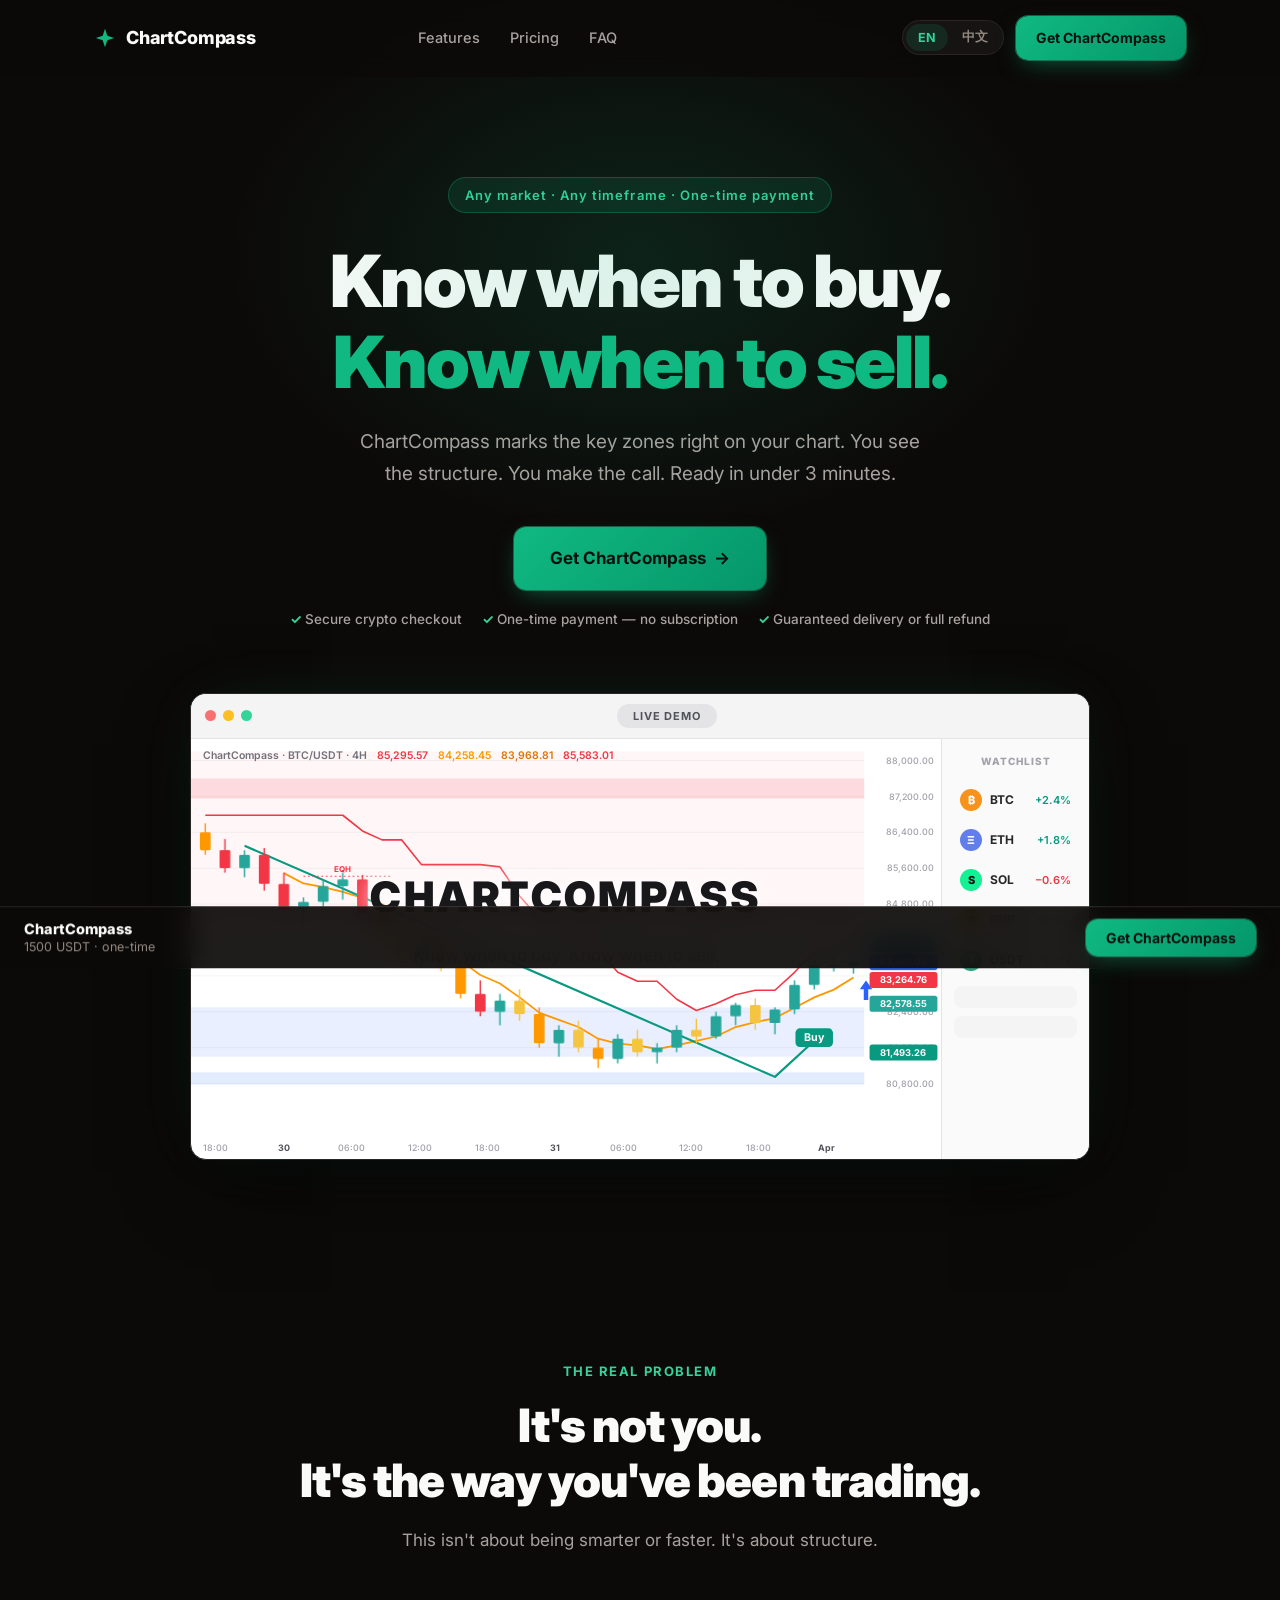
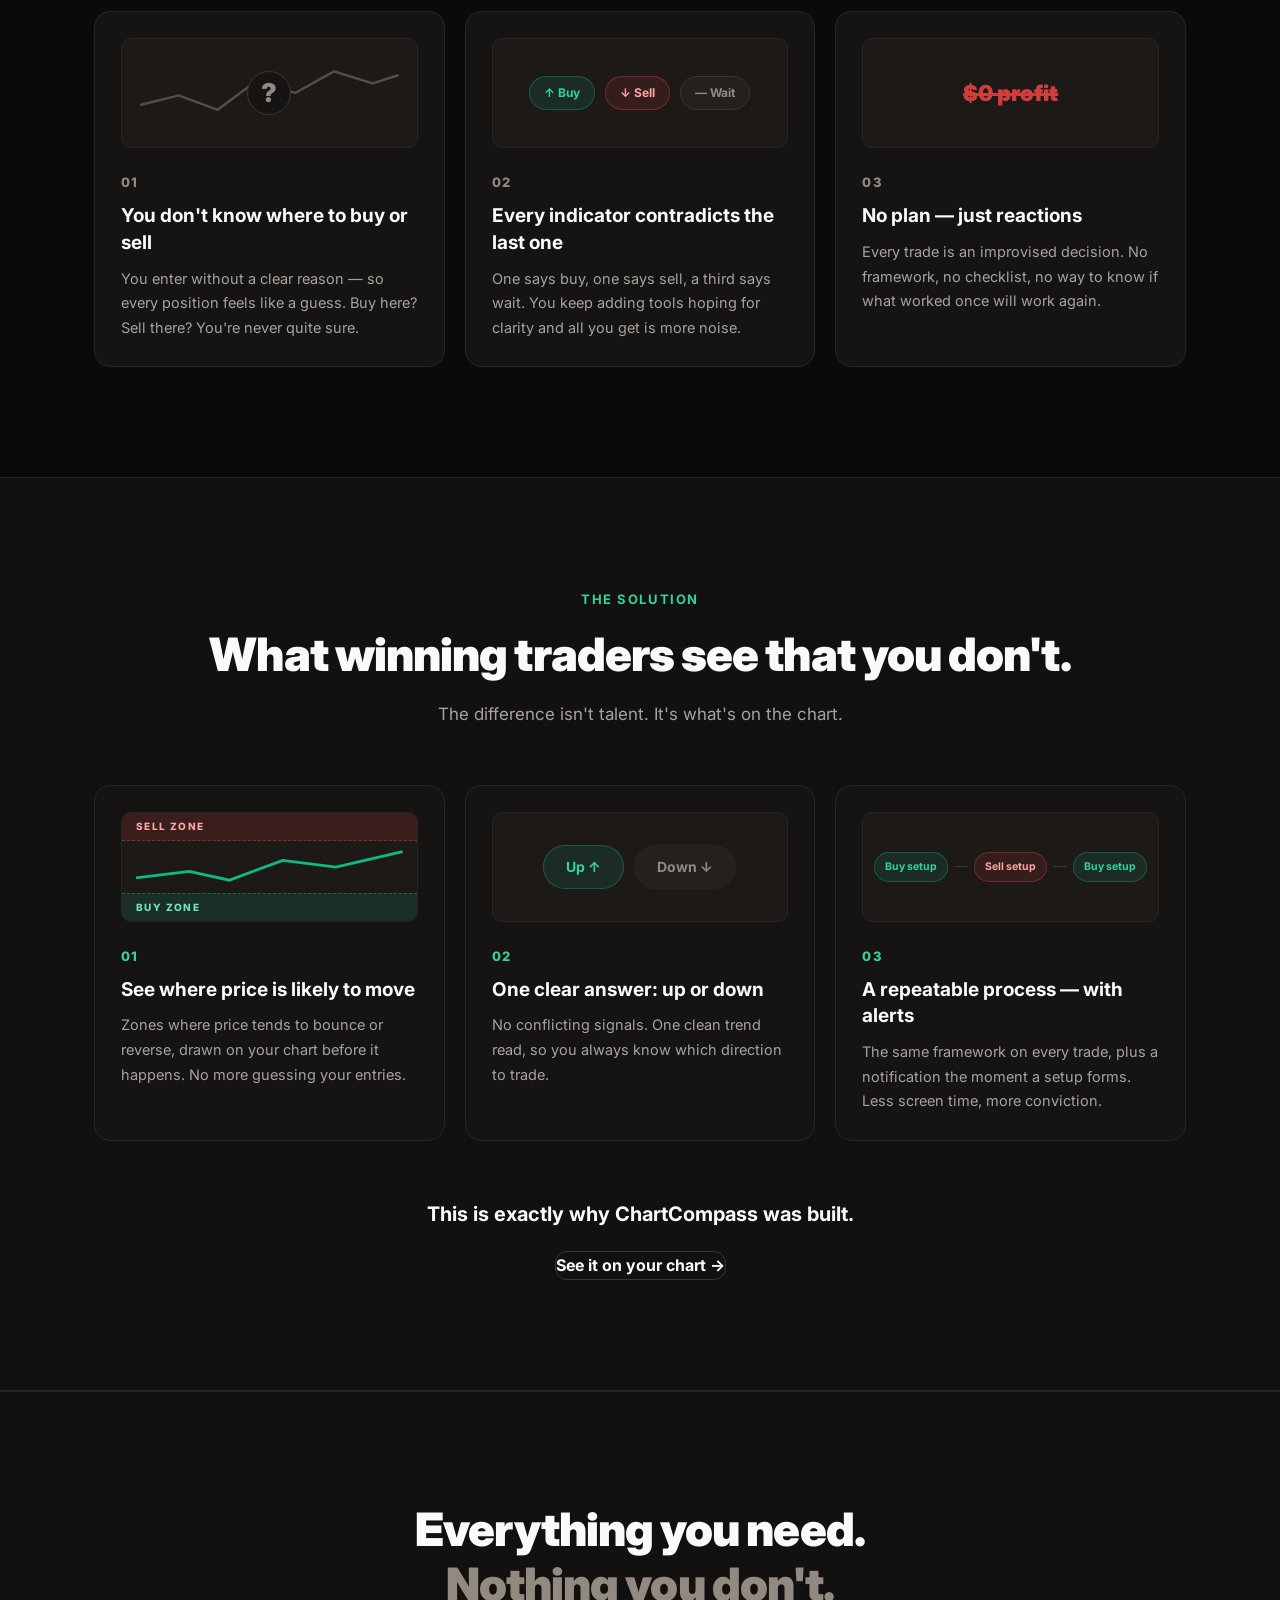
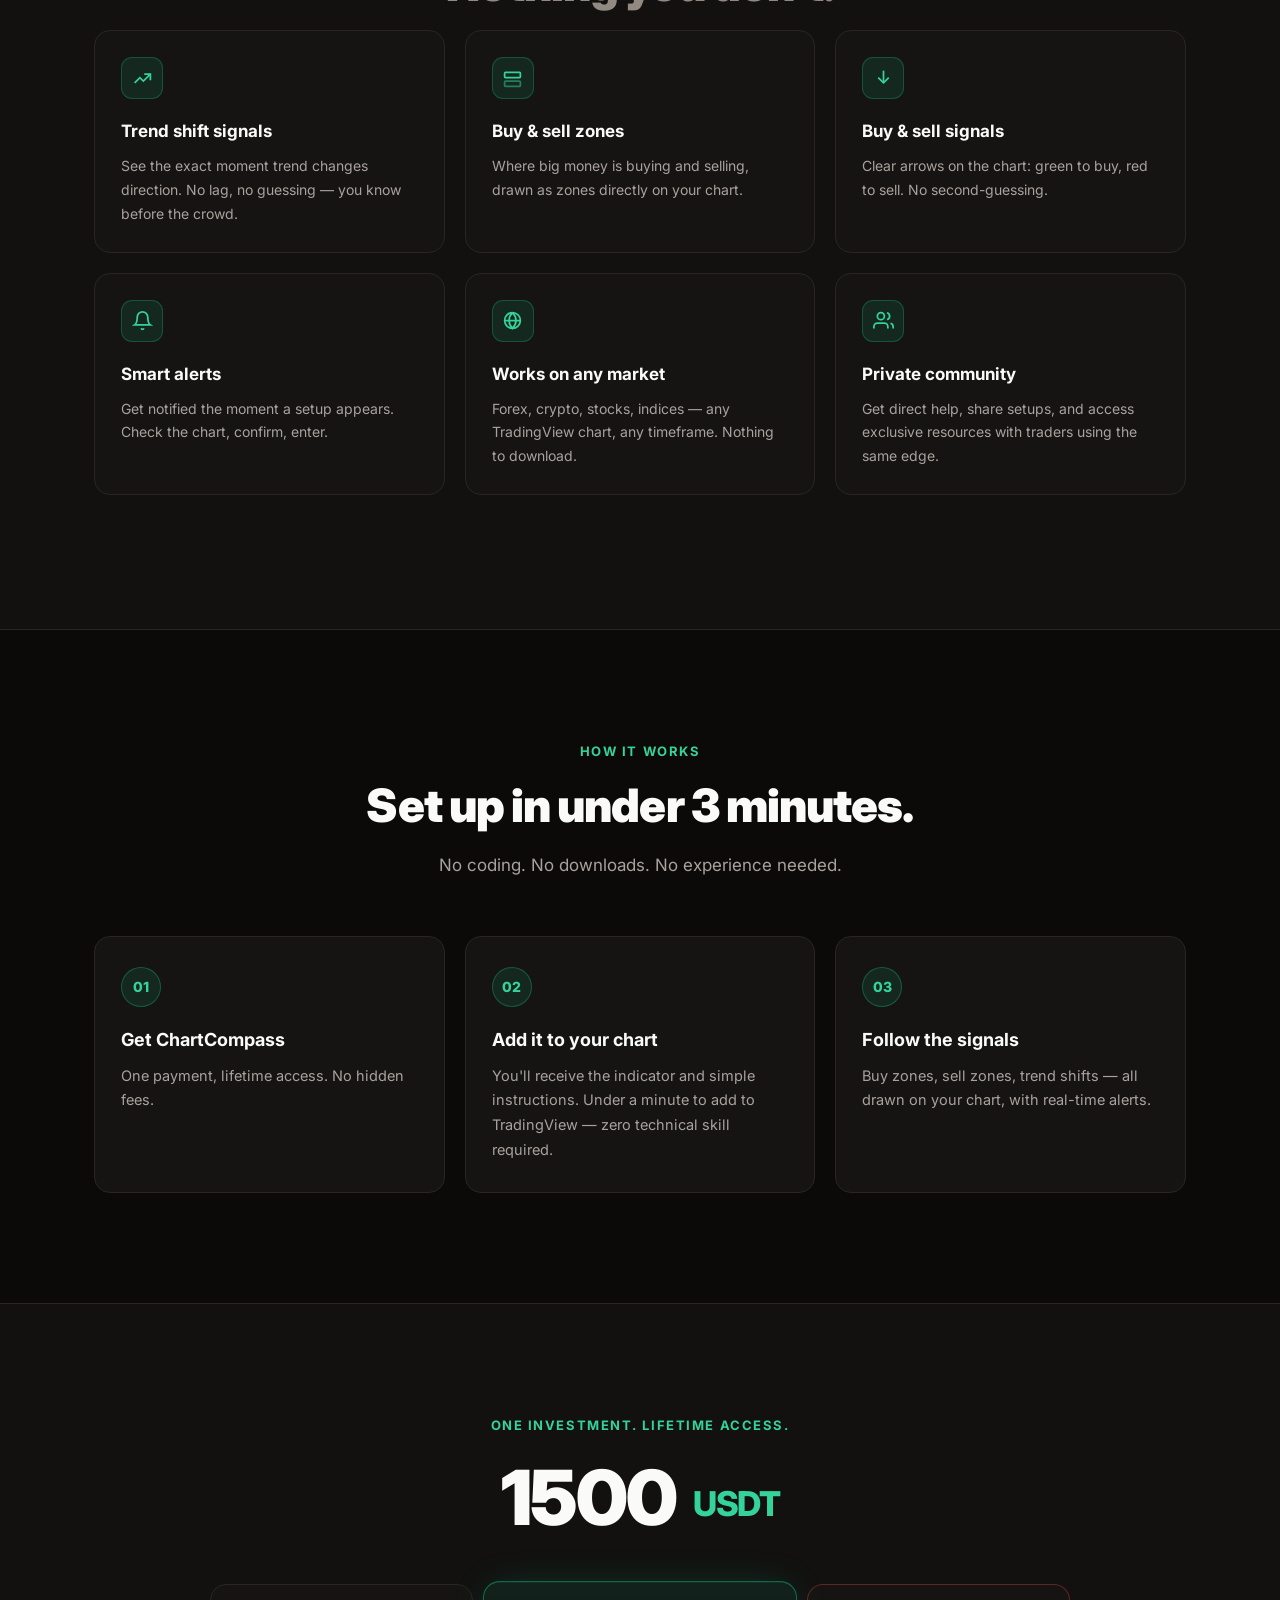
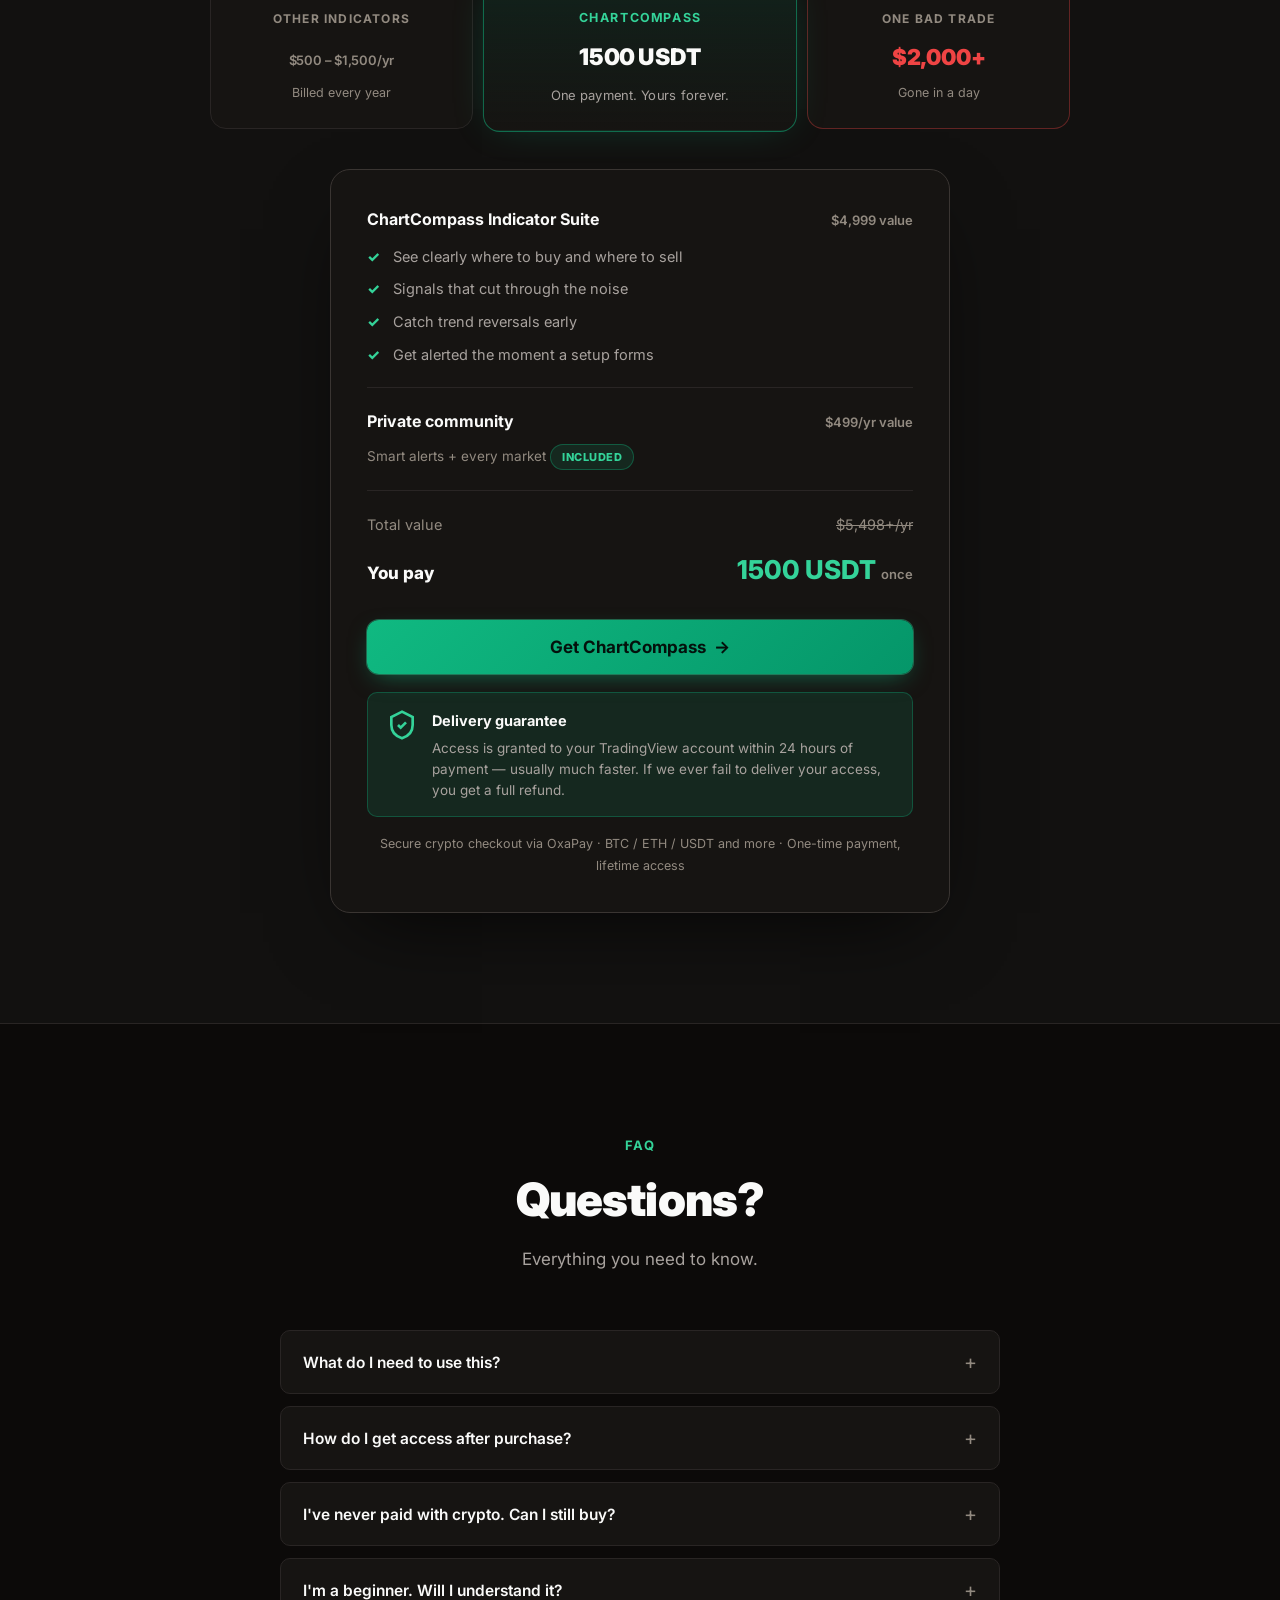
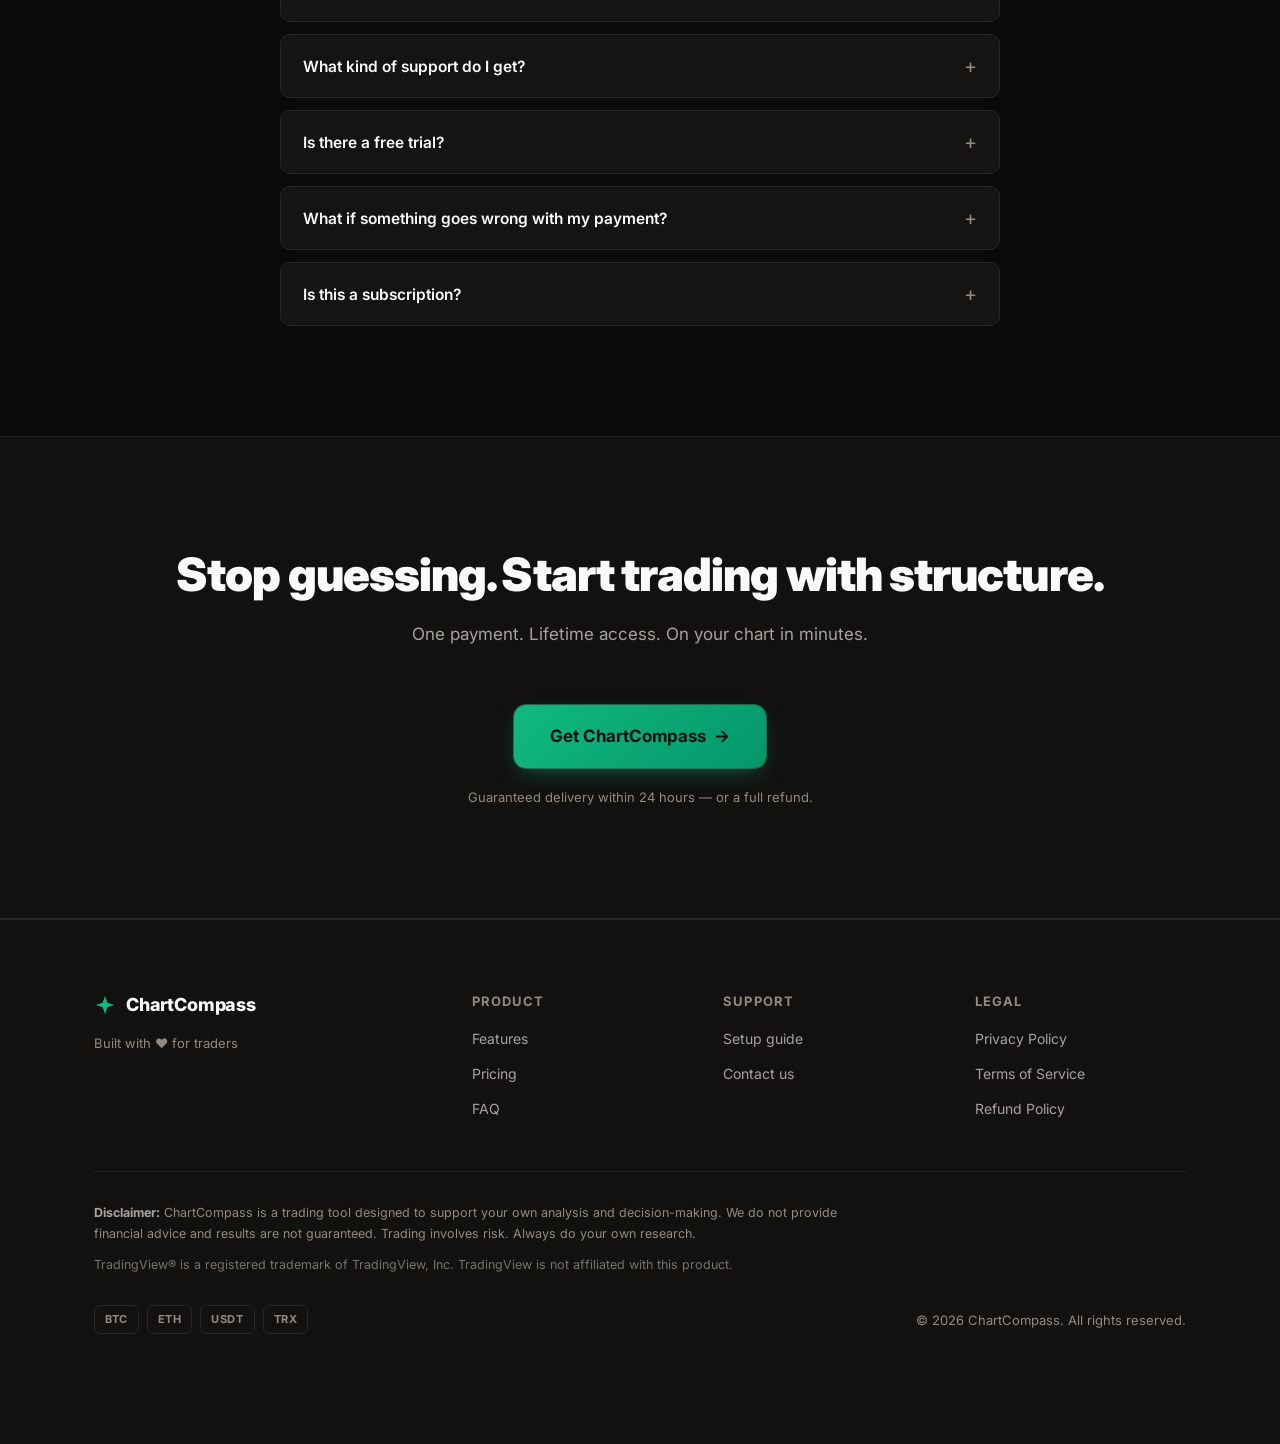
==== commit d2c45f2a: "撤下"AI 交易教练"限时赠品承诺 8 月 1 日到期前功能毫无进展，继续挂着会自动变成虚假承诺。移除首页 促销条、Features 区 AI 卡片、Pricing 区赠品行三处（i18n en/zh" ====
--- a/index.html
+++ b/index.html
@@ -37,13 +37,6 @@
 <!-- ⚠️ 品牌名 ChartCompass 为临时名称，后续统一替换。
      评价区暂时隐藏（hidden）：拿到真实用户反馈后替换 i18n.js 的 reviews.items 并移除 hidden。 -->
 
-<!-- 顶部公告条 -->
-<a href="#pricing" class="promo-bar">
-    <span class="promo-bar__badge" data-i18n="promo.badge">LIMITED BONUS</span>
-    <span class="promo-bar__text" data-i18n-html="promo.text"><strong>AI Trading Coach</strong> ($999/yr value) — free until August 1</span>
-    <span class="promo-bar__arrow">→</span>
-</a>
-
 <!-- 导航 -->
 <header class="nav" id="nav">
     <div class="nav__inner">
@@ -291,18 +284,6 @@
                 <p data-i18n="features.f6b">Get direct help, share setups, and access exclusive resources with traders using the same edge.</p>
             </div>
         </div>
-
-        <!-- AI 助手加赠卡 -->
-        <div class="ai-card reveal">
-            <div class="ai-card__info">
-                <h3><span data-i18n="features.ait">AI Trading Coach — your on-call assistant</span> <span class="badge badge--amber" data-i18n="features.aibadge">✦ LIMITED BONUS</span></h3>
-                <p data-i18n="features.aib">Questions about a setup? Just ask. It knows this indicator inside out, 24/7.</p>
-            </div>
-            <div class="ai-card__chat">
-                <div class="bubble bubble--user" data-i18n="features.aiq">“Just added it to my chart — what am I looking at?”</div>
-                <div class="bubble bubble--ai" data-i18n="features.aia">Colored candles show trend direction — green rising, red falling. The boxes are zones where price tends to react. Follow the color first, then watch how price behaves at the zones.</div>
-            </div>
-        </div>
     </section>
 
     <!-- ============ 运作方式 ============ -->
@@ -374,16 +355,8 @@
                 </div>
                 <div class="stack-sub"><span data-i18n="pricing.comS">Smart alerts + every market</span> <span class="badge badge--green" data-i18n="pricing.comB">INCLUDED</span></div>
             </div>
-            <div class="price-card__block price-card__block--bonus">
-                <span class="badge badge--amber" data-i18n="pricing.bonusBadge">LIMITED BONUS</span>
-                <div class="stack-head">
-                    <span data-i18n="pricing.bonusT">AI Trading Coach — 24/7</span>
-                    <span class="stack-head__val" data-i18n="pricing.bonusV">$999/yr value</span>
-                </div>
-                <div class="stack-sub" data-i18n="pricing.bonusS">Bonus free until August 1, 2026</div>
-            </div>
             <div class="price-card__total">
-                <div class="total-row"><span data-i18n="pricing.totalL">Total value</span><span class="total-row__val total-row__val--strike" data-i18n="pricing.totalV">$6,497+/yr</span></div>
+                <div class="total-row"><span data-i18n="pricing.totalL">Total value</span><span class="total-row__val total-row__val--strike" data-i18n="pricing.totalV">$5,498+/yr</span></div>
                 <div class="total-row total-row--final"><span data-i18n="pricing.finalL">You pay</span><span class="total-row__val" data-i18n-html="pricing.finalV">1500 USDT <em>once</em></span></div>
             </div>
             <button type="button" class="btn btn--primary btn--lg btn--block js-buy"><span data-i18n="pricing.cta">Get ChartCompass</span> <span class="btn__arrow">→</span></button>
--- a/style.css
+++ b/style.css
@@ -42,6 +42,7 @@
 a { color: inherit; text-decoration: none; }
 ul { list-style: none; }
 button { font-family: inherit; }
+::selection { background: rgba(16, 185, 129, .32); color: #fff; }
 
 .text-green { color: var(--green); }
 .text-muted { color: var(--text-dim); }
@@ -80,33 +81,9 @@
 .btn--block { width: 100%; }
 .btn__arrow { transition: transform .15s ease; }
 .btn:hover .btn__arrow { transform: translateX(3px); }
-
-/* ============ 公告条 ============ */
-.promo-bar {
-    display: flex;
-    align-items: center;
-    justify-content: center;
-    gap: 10px;
-    padding: 9px 16px;
-    background: linear-gradient(90deg, rgba(251, 191, 36, .10), rgba(251, 191, 36, .18), rgba(251, 191, 36, .10));
-    border-bottom: 1px solid rgba(251, 191, 36, .25);
-    font-size: 13.5px;
-    color: var(--text-muted);
-    transition: background .2s ease;
-}
-.promo-bar:hover { background: rgba(251, 191, 36, .16); }
-.promo-bar strong { color: var(--amber); font-weight: 700; }
-.promo-bar__badge {
-    background: var(--amber);
-    color: #1c1300;
-    font-size: 11px;
-    font-weight: 800;
-    padding: 2px 9px;
-    border-radius: 999px;
-    letter-spacing: .05em;
-    flex: none;
-}
-.promo-bar__arrow { color: var(--amber); font-weight: 700; }
+/* 按下即时反馈：移动端没有 hover，:active 是唯一的触觉确认 */
+.btn:active { transform: translateY(1px) scale(.995); }
+.btn--primary:active { box-shadow: 0 0 0 1px rgba(52, 211, 153, .5), 0 4px 14px -8px rgba(16, 185, 129, .6); }
 
 /* ============ 导航 ============ */
 .nav {
@@ -537,43 +514,6 @@
 .feat h3 { font-size: 17px; font-weight: 700; margin-bottom: 8px; }
 .feat p { font-size: 14px; color: var(--text-muted); }
 
-/* AI 加赠卡 */
-.ai-card {
-    display: grid;
-    grid-template-columns: 1fr 1.1fr;
-    gap: 30px;
-    align-items: center;
-    background: linear-gradient(135deg, var(--card), #1a1610);
-    border: 1px solid rgba(251,191,36,.35);
-    border-radius: var(--radius);
-    padding: 34px;
-    box-shadow: 0 0 50px -20px rgba(251,191,36,.25);
-}
-.ai-card__info h3 { font-size: 21px; font-weight: 800; line-height: 1.45; margin-bottom: 12px; }
-.ai-card__info p { color: var(--text-muted); font-size: 15px; }
-.ai-card__chat { display: flex; flex-direction: column; gap: 12px; }
-.bubble {
-    padding: 13px 18px;
-    border-radius: 14px;
-    font-size: 14px;
-    line-height: 1.65;
-}
-.bubble--user {
-    align-self: flex-end;
-    background: var(--green-dim);
-    border: 1px solid rgba(16,185,129,.3);
-    color: var(--green-bright);
-    border-bottom-right-radius: 4px;
-    font-weight: 600;
-}
-.bubble--ai {
-    align-self: flex-start;
-    background: var(--card-2);
-    border: 1px solid var(--border);
-    color: var(--text-muted);
-    border-bottom-left-radius: 4px;
-}
-
 /* 徽章 */
 .badge {
     display: inline-block;
@@ -584,7 +524,6 @@
     border-radius: 999px;
     vertical-align: middle;
 }
-.badge--amber { background: var(--amber-dim); color: var(--amber); border: 1px solid rgba(251,191,36,.4); }
 .badge--green { background: var(--green-dim); color: var(--green-bright); border: 1px solid rgba(16,185,129,.35); }
 
 /* ============ 步骤 ============ */
@@ -666,14 +605,6 @@
     border-bottom: 1px solid var(--border);
 }
 .price-card__block:first-child { padding-top: 0; }
-.price-card__block--bonus {
-    background: var(--amber-dim);
-    border: 1px solid rgba(251,191,36,.3);
-    border-radius: var(--radius-sm);
-    padding: 18px;
-    margin: 20px 0;
-}
-.price-card__block--bonus .badge { margin-bottom: 10px; }
 .stack-head {
     display: flex;
     justify-content: space-between;
@@ -844,7 +775,7 @@
     align-items: center;
     justify-content: space-between;
     gap: 16px;
-    padding: 12px 24px;
+    padding: 12px 24px calc(12px + env(safe-area-inset-bottom, 0px));
     background: rgba(12, 10, 9, .92);
     backdrop-filter: blur(14px);
     -webkit-backdrop-filter: blur(14px);
@@ -869,6 +800,7 @@
 .delay-3 { transition-delay: .3s; }
 .delay-4 { transition-delay: .4s; }
 @media (prefers-reduced-motion: reduce) {
+    html { scroll-behavior: auto; }
     html.js .reveal { opacity: 1; transform: none; transition: none; }
     .spinner { animation: none; }
     .tv-demo.anim .cnd,
@@ -880,12 +812,14 @@
     .tv-demo.anim .tv-demo__overlay { animation: none; opacity: 1; stroke-dashoffset: 0; }
 }
 
-/* 键盘可见焦点环（深色底上统一用亮绿，覆盖各交互控件） */
+/* 键盘可见焦点环（深色底上统一用亮绿）。刻意不强制 border-radius：
+   现代浏览器的 outline 会自动贴合元素自身圆角；强制 4px 反而会把胶囊按钮/圆角卡片在聚焦时削成方角。 */
 :focus-visible {
     outline: 2px solid var(--green-bright);
     outline-offset: 2px;
-    border-radius: 4px;
-}
+}
+/* 手风琴问句按钮位于 overflow:hidden 的圆角容器内，焦点环需内偏移，否则左右上三边被容器裁掉 */
+.faq-item__q:focus-visible { outline-offset: -2px; }
 .claim-form input:focus-visible {
     outline: 2px solid var(--green-bright);
     outline-offset: 1px;
@@ -938,14 +872,12 @@
     .tv-demo__stage { grid-template-columns: 1fr; }
     .tv-demo__watchlist { display: none; }
     .section { padding: 80px 20px; }
-    .ai-card { grid-template-columns: 1fr; padding: 26px; }
     .anchor-row { grid-template-columns: 1fr; max-width: 420px; }
     .anchor--hero { transform: none; order: -1; }
     .price-card { padding: 26px 20px; }
     .footer__grid { grid-template-columns: 1fr 1fr; }
     .footer { padding-bottom: 130px; }
     .viz-flow { transform: scale(.85); }
-    .promo-bar { font-size: 12px; }
 }
 
 @media (max-width: 640px) {
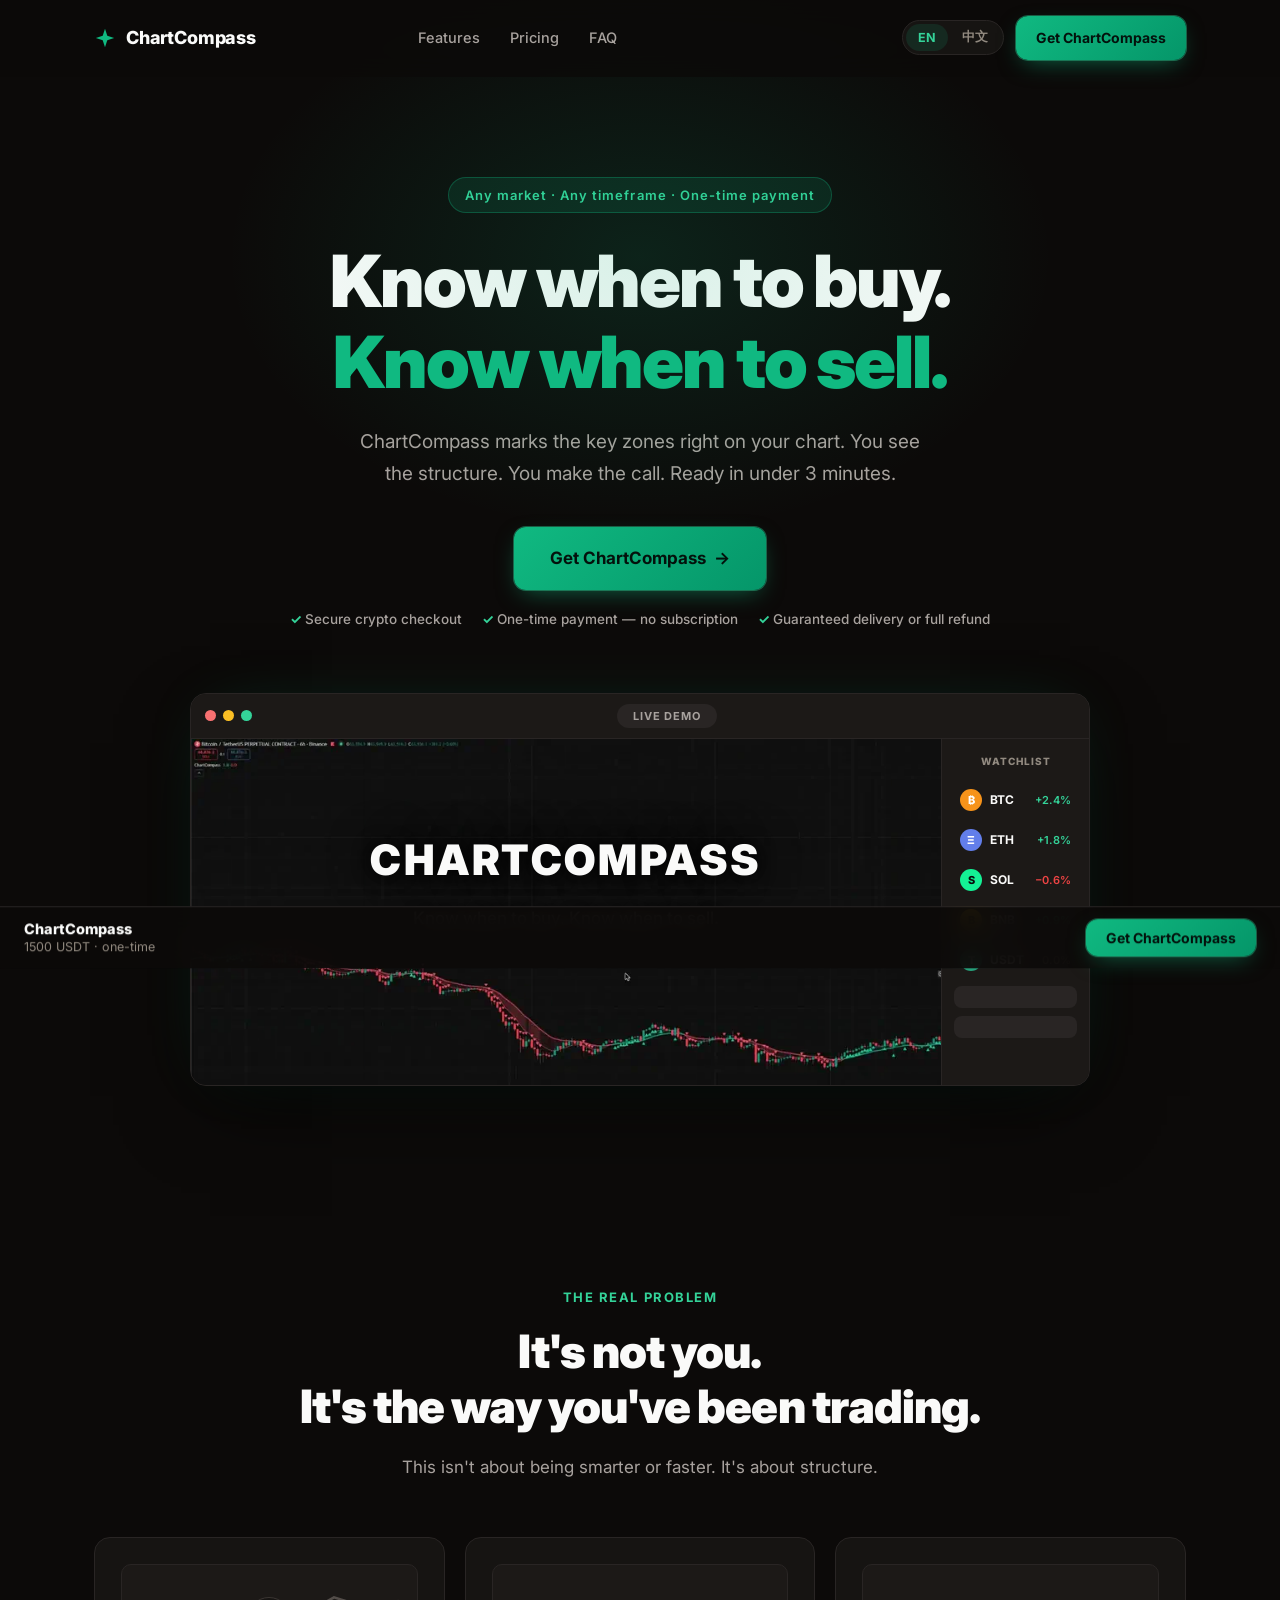
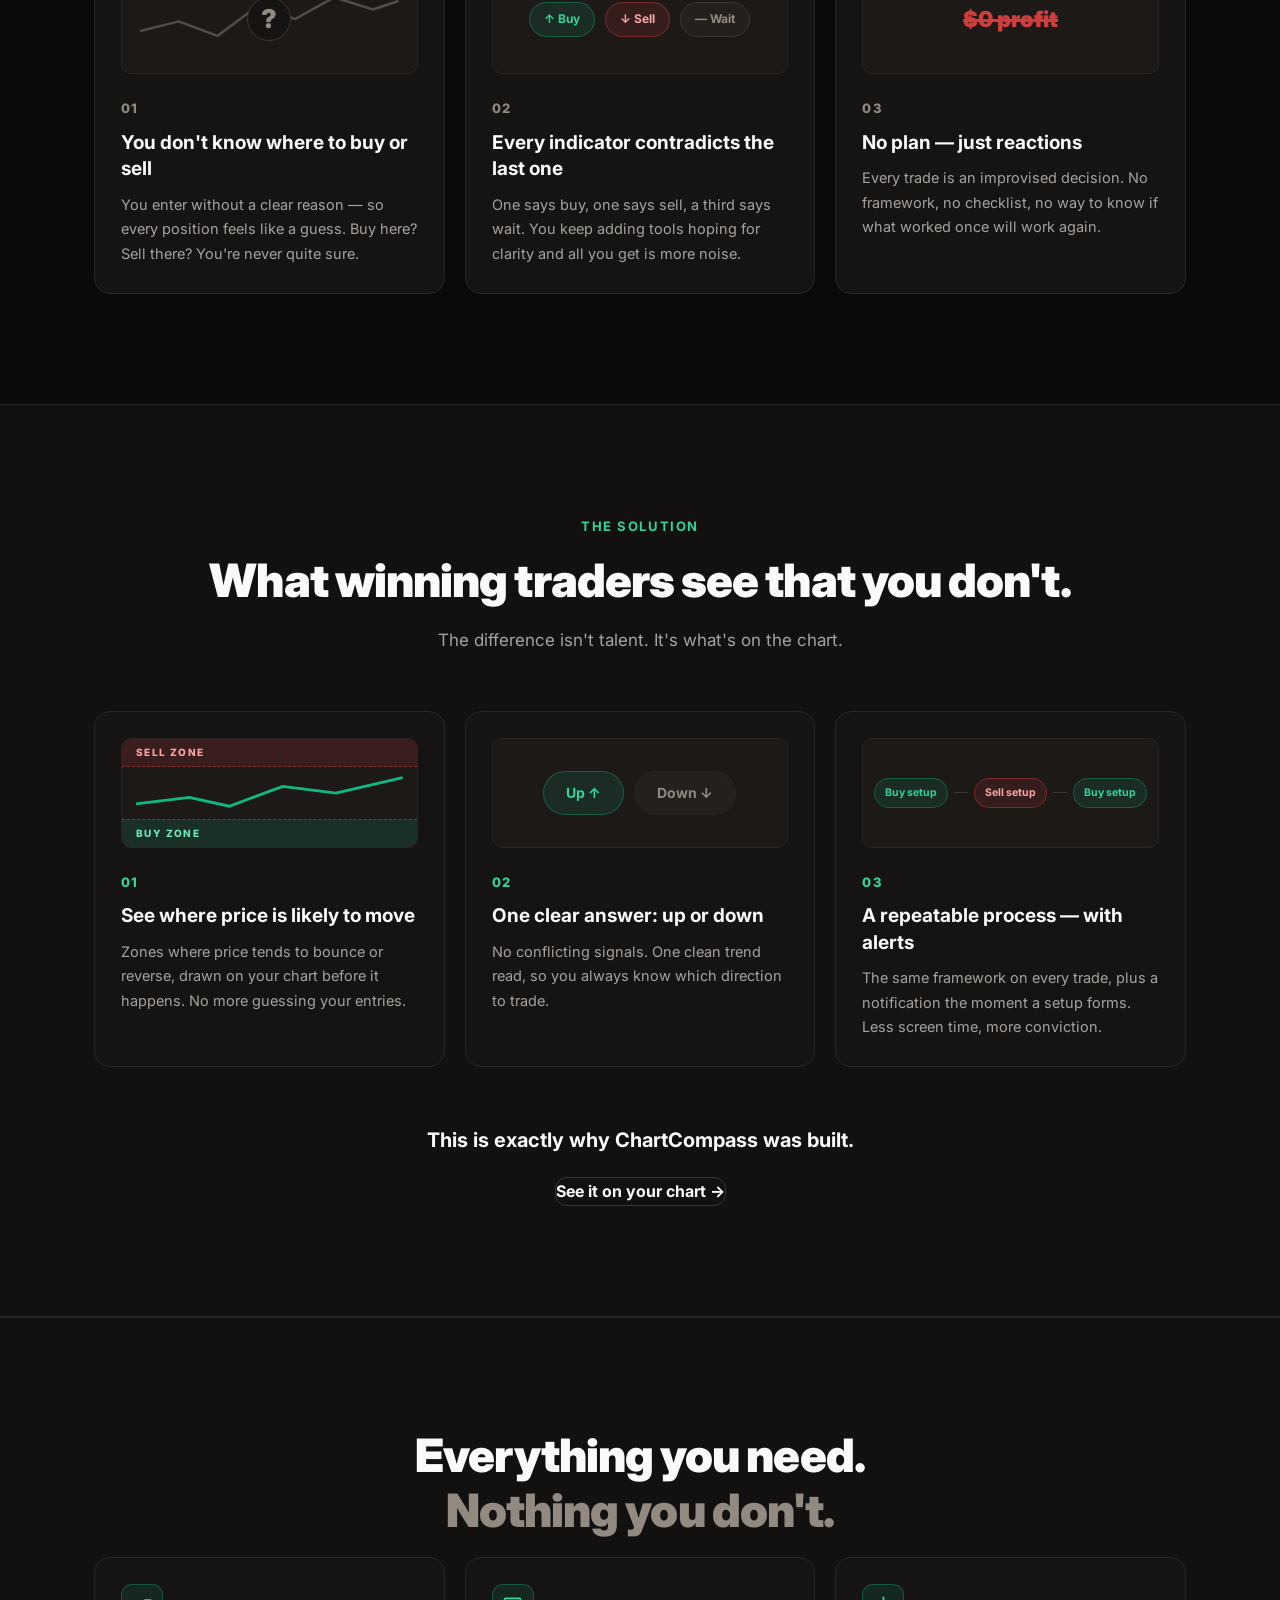
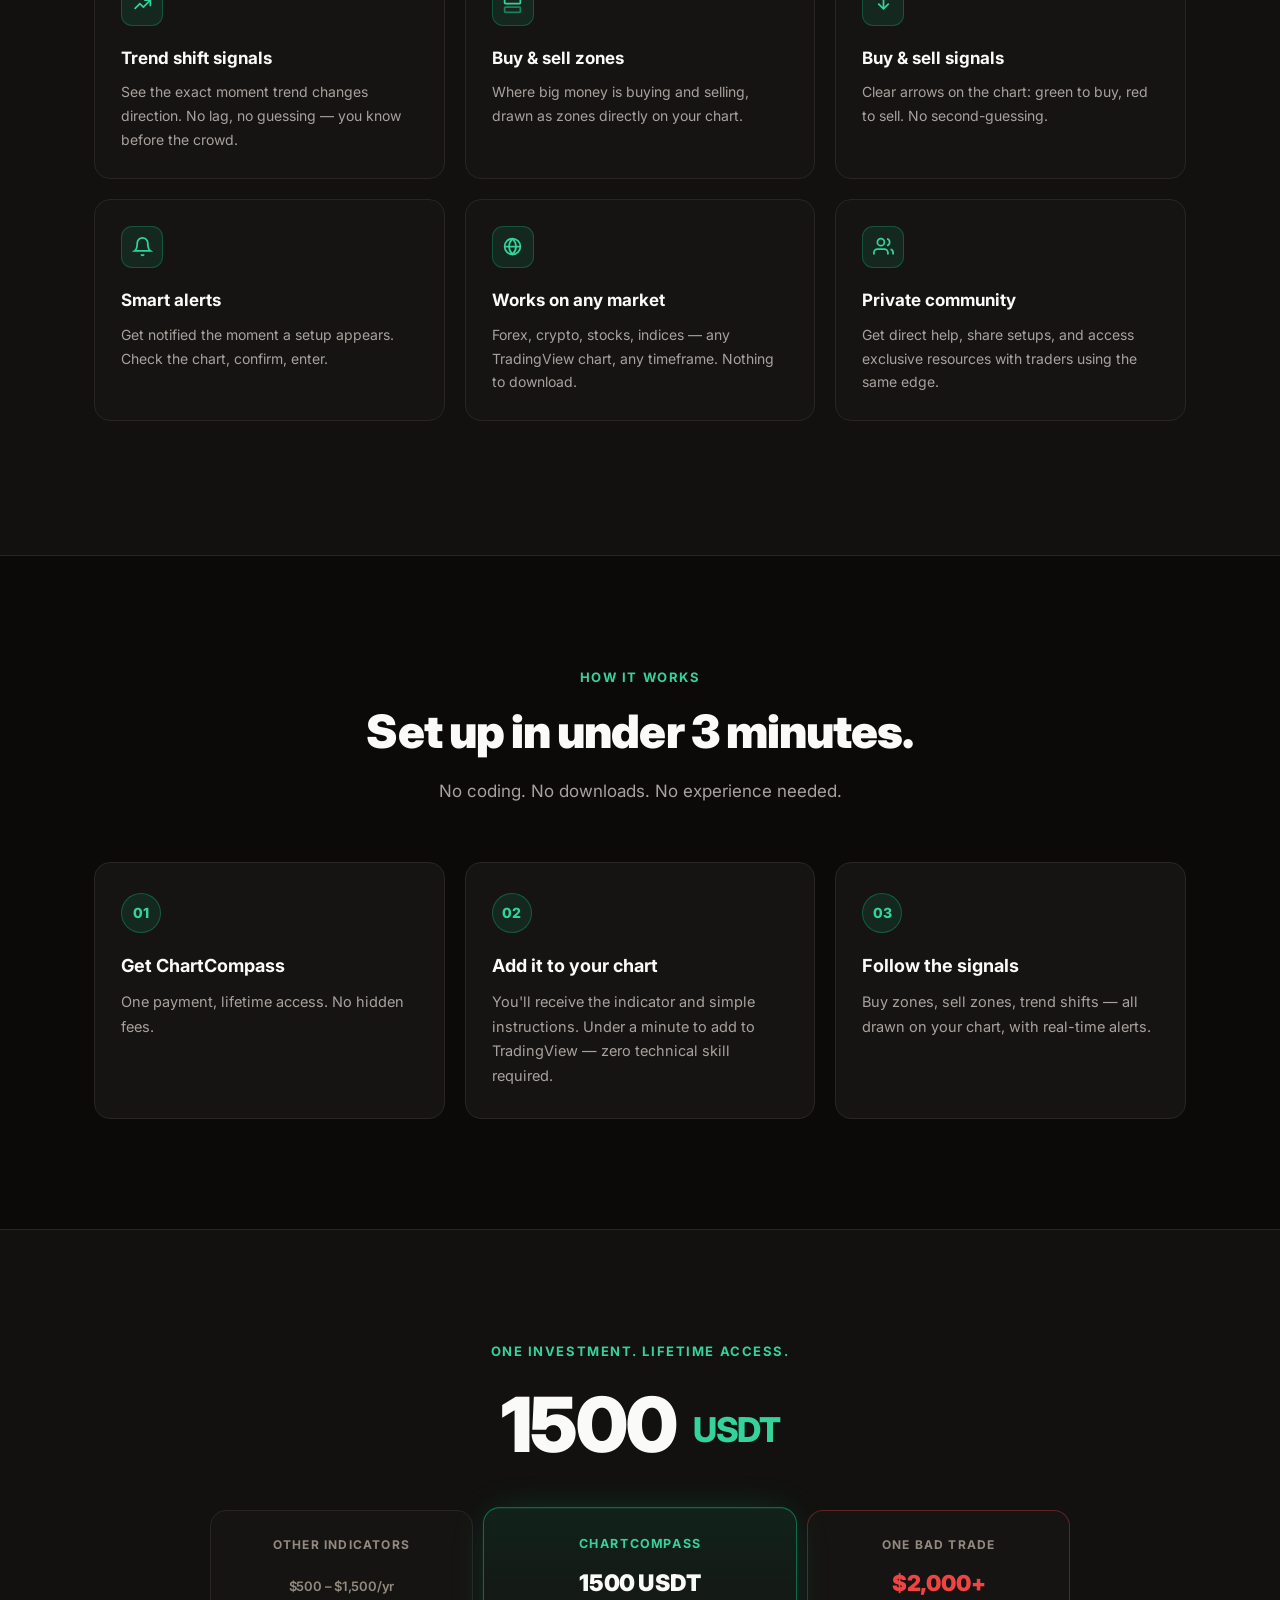
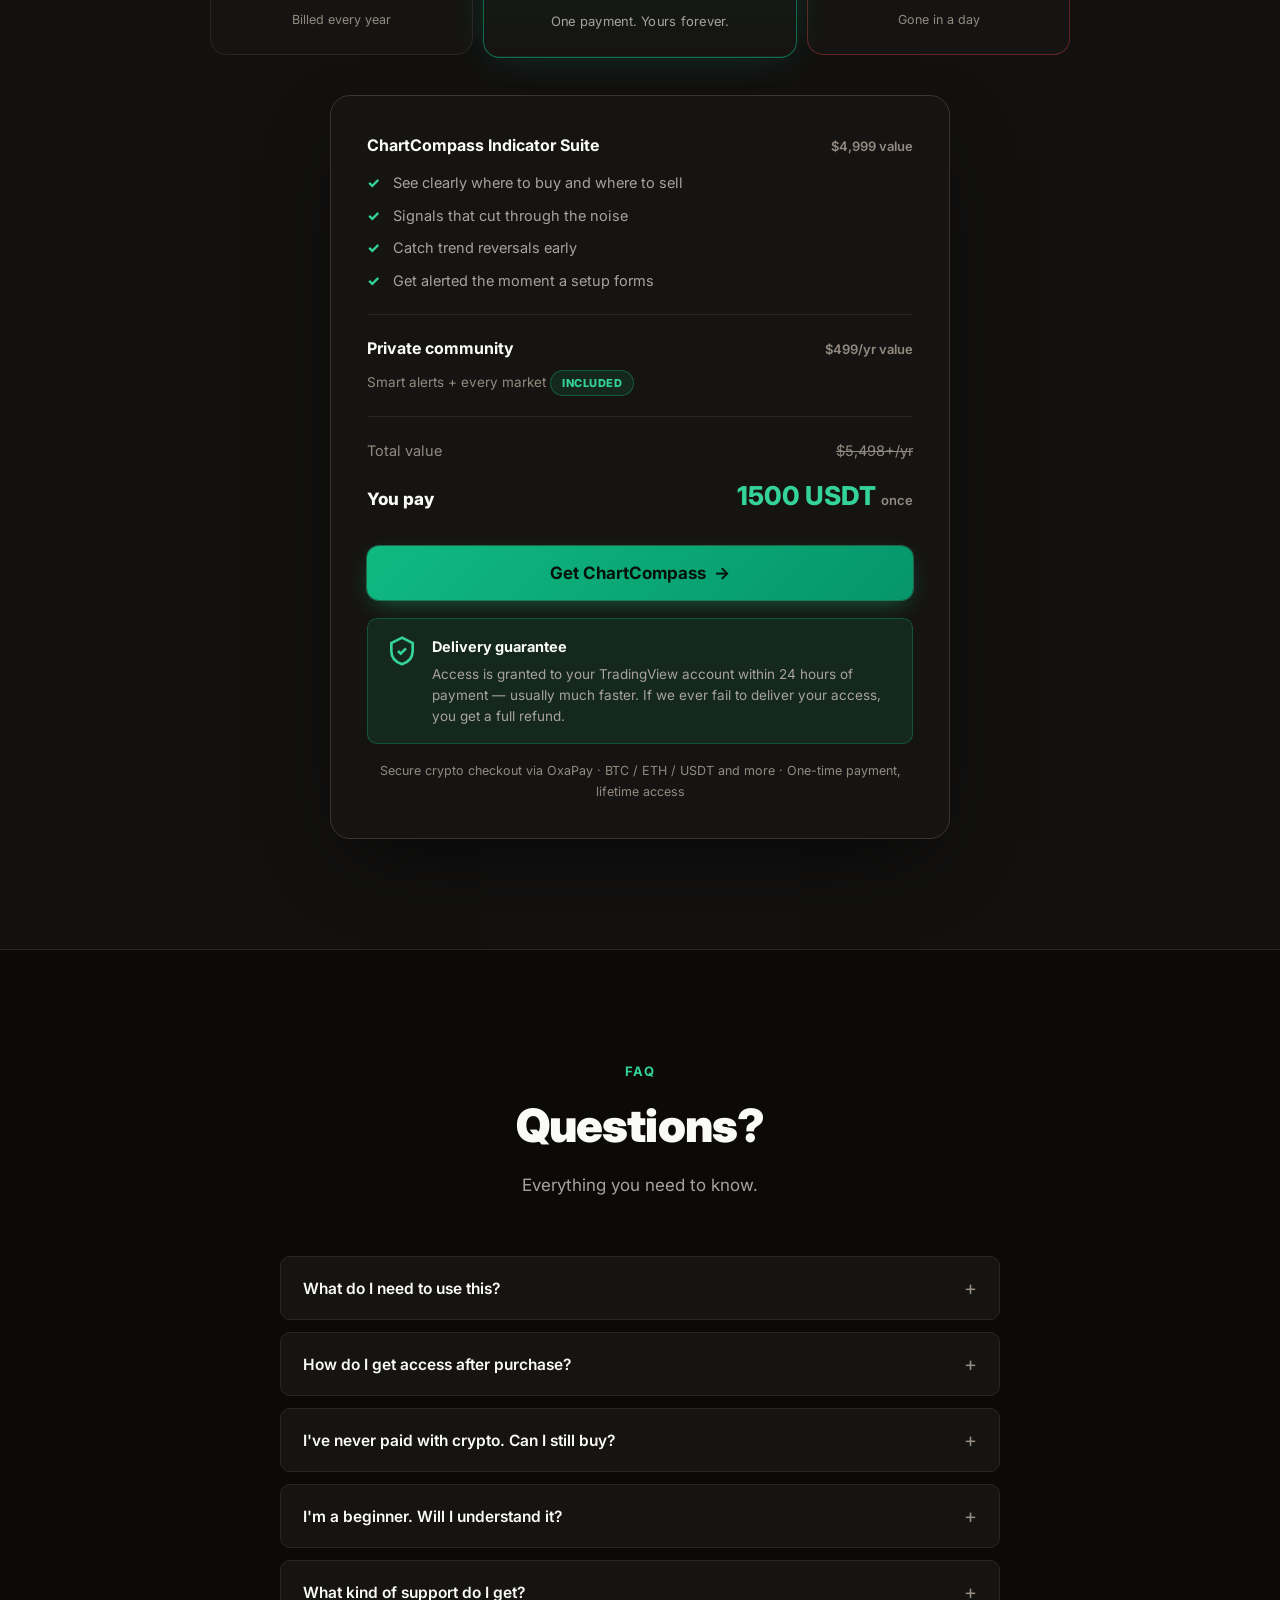
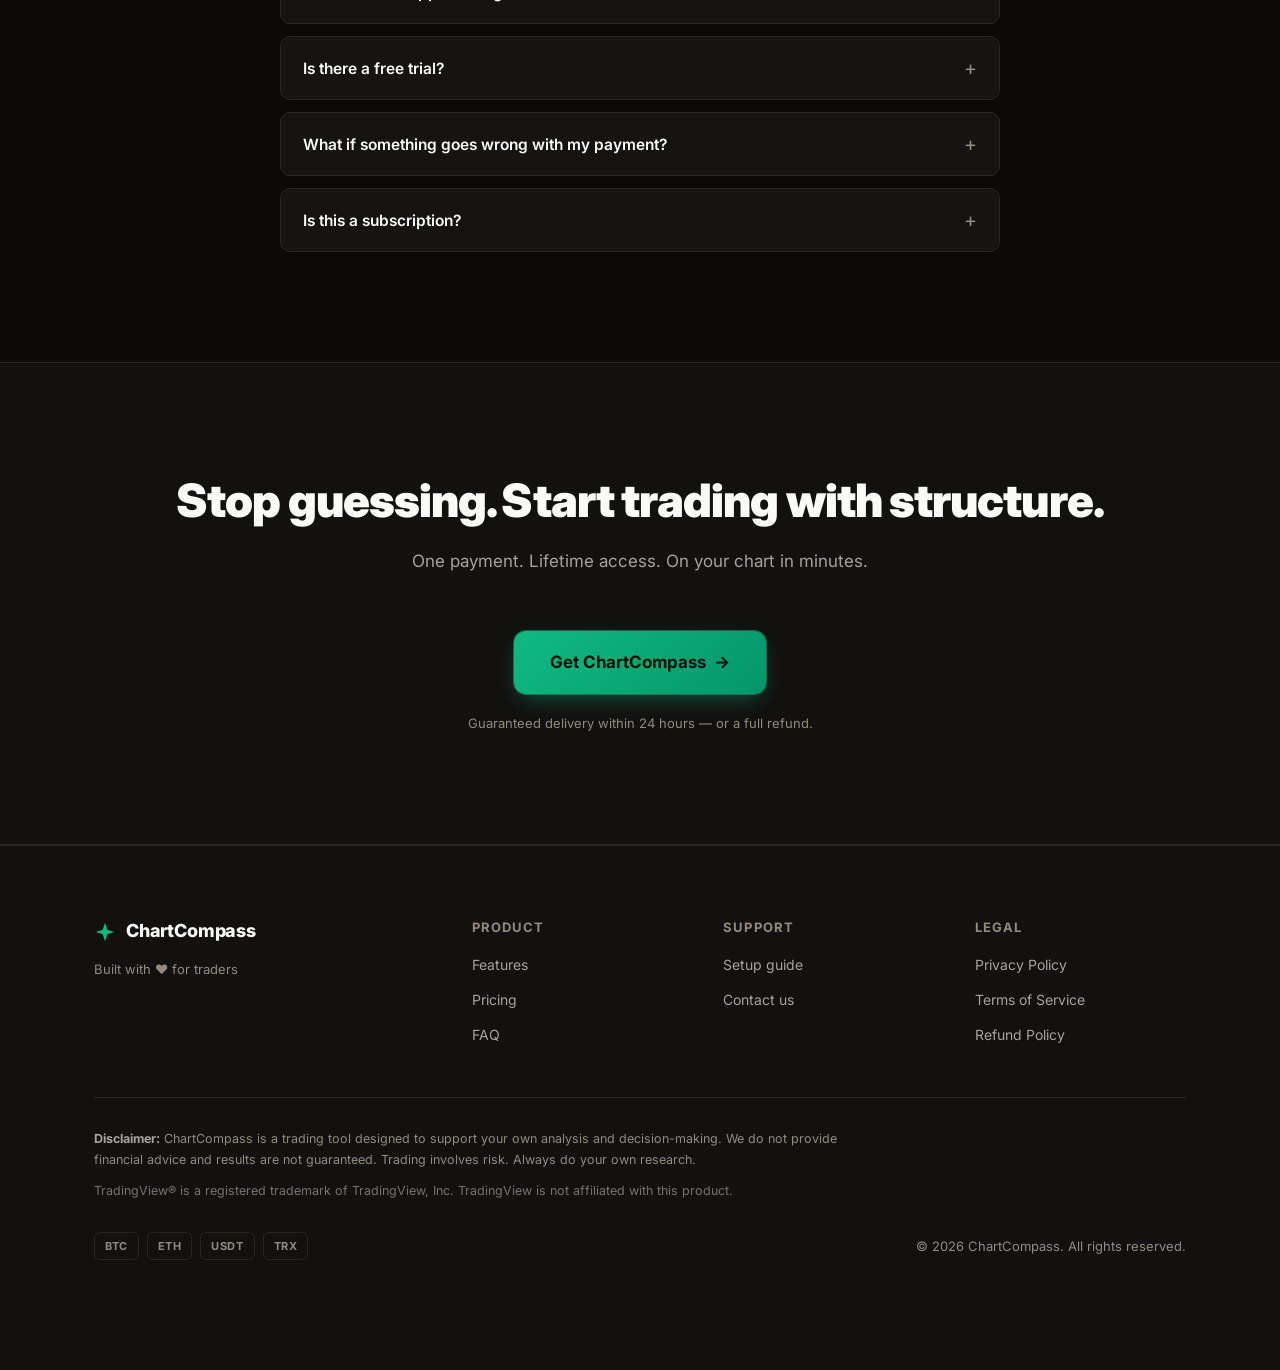
==== commit 8cf7ce35: "首页演示区改用真实 TradingView 录屏，配套改深色主题 原来的 Hero 演示是纯代码生成的假 K 线动画（浅色卡片）。现在换成 从 TradingView 真实图表录屏、裁掉界面元素后导出" ====
--- a/index.html
+++ b/index.html
@@ -91,7 +91,7 @@
             <span data-i18n="hero.trust3">Guaranteed delivery or full refund</span>
         </p>
 
-        <!-- TradingView 风格实时演示（纯代码绘制，JS 生成 + 循环动画） -->
+        <!-- 实盘录屏演示：真实 TradingView 图表 + 真实 ChartCompass 指标，裁掉界面元素后导出的循环动画 -->
         <div class="hero__demo reveal delay-4">
             <div class="tv-demo" id="tvDemo">
                 <div class="tv-demo__topbar">
@@ -100,18 +100,14 @@
                 </div>
                 <div class="tv-demo__stage">
                     <div class="tv-demo__main">
-                        <div class="tv-demo__legend" aria-hidden="true">
-                            <span class="lg-name">ChartCompass · BTC/USDT · 4H</span>
-                            <span class="lg-val lg-val--red">85,295.57</span>
-                            <span class="lg-val lg-val--org">84,258.45</span>
-                            <span class="lg-val lg-val--amb">83,968.81</span>
-                            <span class="lg-val lg-val--red">85,583.01</span>
-                        </div>
                         <div class="tv-demo__overlay" aria-hidden="true">
                             <div class="tv-demo__brand">CHARTCOMPASS</div>
                             <div class="tv-demo__tag" data-i18n="demo.overlayTag">Know when to buy. Know when to sell.</div>
                         </div>
-                        <svg class="tv-chart" id="tvChart" viewBox="0 0 840 470" preserveAspectRatio="xMidYMid meet" aria-hidden="true"></svg>
+                        <picture>
+                            <source srcset="hero-demo-static.webp" media="(prefers-reduced-motion: reduce)">
+                            <img class="tv-chart" src="hero-demo.webp" alt="" aria-hidden="true">
+                        </picture>
                     </div>
                     <aside class="tv-demo__watchlist" aria-hidden="true">
                         <div class="wl-head">Watchlist</div>
--- a/style.css
+++ b/style.css
@@ -189,7 +189,7 @@
 /* TradingView 风格实时演示（浅色终端 · JS 生成 SVG · 循环动画） */
 .hero__demo { position: relative; max-width: 900px; margin: 0 auto; }
 .tv-demo {
-    background: #ffffff;
+    background: var(--card);
     border: 1px solid var(--border);
     border-radius: var(--radius);
     overflow: hidden;
@@ -200,8 +200,8 @@
     align-items: center;
     gap: 7px;
     padding: 10px 14px;
-    background: #f4f4f5;
-    border-bottom: 1px solid #e4e4e7;
+    background: var(--card-2);
+    border-bottom: 1px solid var(--border);
 }
 .dot { width: 11px; height: 11px; border-radius: 50%; flex: none; }
 .dot--r { background: #f87171; } .dot--y { background: #fbbf24; } .dot--g { background: #34d399; }
@@ -211,27 +211,14 @@
     font-weight: 700;
     letter-spacing: .08em;
     text-transform: uppercase;
-    color: #52525b;
-    background: #e4e4e7;
+    color: var(--text-muted);
+    background: var(--border);
     padding: 3px 16px;
     border-radius: 999px;
 }
 .tv-demo__stage { display: grid; grid-template-columns: 1fr 148px; }
 .tv-demo__main { position: relative; }
 .tv-chart { display: block; width: 100%; height: auto; }
-.tv-demo__legend {
-    position: absolute;
-    top: 8px; left: 12px;
-    z-index: 4;
-    display: flex;
-    gap: 10px;
-    font-size: 10.5px;
-    font-weight: 600;
-    color: #71717a;
-    white-space: nowrap;
-    pointer-events: none;
-}
-.lg-val--red { color: #f23645; } .lg-val--org { color: #ff9800; } .lg-val--amb { color: #d97706; }
 .tv-demo__overlay {
     position: absolute;
     inset: 0;
@@ -248,65 +235,30 @@
     font-size: clamp(20px, 3.8vw, 42px);
     font-weight: 900;
     letter-spacing: .06em;
-    color: #18181b;
-    text-shadow: 0 0 18px rgba(255, 255, 255, .95), 0 0 40px rgba(255, 255, 255, .7);
+    color: var(--text);
+    text-shadow: 0 0 18px rgba(0, 0, 0, .9), 0 0 40px rgba(0, 0, 0, .7);
 }
 .tv-demo__tag {
     font-size: clamp(11px, 1.8vw, 17px);
-    color: #3f3f46;
+    color: var(--text-muted);
     font-weight: 500;
-    text-shadow: 0 0 12px rgba(255, 255, 255, .95);
+    text-shadow: 0 0 12px rgba(0, 0, 0, .9);
 }
 .tv-demo__watchlist {
-    border-left: 1px solid #e4e4e7;
-    background: #fafafa;
+    border-left: 1px solid var(--border);
+    background: var(--card-2);
     padding: 10px 12px;
     display: flex;
     flex-direction: column;
     gap: 4px;
 }
-.wl-head { font-size: 10px; font-weight: 800; letter-spacing: .1em; text-transform: uppercase; color: #a1a1aa; padding: 4px 2px 8px; }
+.wl-head { font-size: 10px; font-weight: 800; letter-spacing: .1em; text-transform: uppercase; color: var(--text-dim); padding: 4px 2px 8px; }
 .wl-row { display: flex; align-items: center; gap: 8px; padding: 7px 6px; border-radius: 8px; }
 .wl-ic { width: 22px; height: 22px; border-radius: 50%; color: #fff; font-size: 11px; font-weight: 800; display: inline-flex; align-items: center; justify-content: center; flex: none; }
-.wl-sym { font-size: 12px; font-weight: 700; color: #27272a; }
-.wl-chg { margin-left: auto; font-size: 11px; font-weight: 600; color: #a1a1aa; }
-.wl-chg.up { color: #089981; } .wl-chg.dn { color: #f23645; }
-.wl-row--ghost { height: 22px; border-radius: 8px; background: #f4f4f5; margin-top: 4px; }
-
-/* SVG 内文本与线条 */
-.ax-lbl { font-size: 10px; fill: #a1a1aa; font-weight: 500; font-family: var(--font); }
-.ax-lbl--b { fill: #52525b; font-weight: 700; }
-.mk-lbl { font-size: 9px; font-weight: 700; font-family: var(--font); }
-.mk-lbl--red { fill: #f23645; } .mk-lbl--dark { fill: #b91c1c; }
-.sig-lbl { font-size: 12px; font-weight: 700; fill: #fff; font-family: var(--font); }
-.ptag-lbl { font-size: 10.5px; font-weight: 700; fill: #fff; font-family: var(--font); }
-.ln { fill: none; stroke-width: 2; stroke-linejoin: round; }
-.ln--ma { stroke: #ff9800; }
-.ln--trail { stroke: #f23645; stroke-width: 1.8; }
-.ln--trend { stroke: #089981; stroke-width: 2.4; }
-
-/* 演示动画：默认静态全显；.anim 时按时间轴播放（12s 一轮） */
-@keyframes fadeIn { to { opacity: 1; } }
-.tv-demo.anim .cnd { opacity: 0; animation: cndIn .4s ease forwards; }
-@keyframes cndIn { from { opacity: 0; transform: translateY(6px); } to { opacity: 1; transform: none; } }
-.tv-demo.anim .ln { stroke-dasharray: 1; stroke-dashoffset: 1; animation: lnDraw 3.8s ease .4s forwards; }
-@keyframes lnDraw { to { stroke-dashoffset: 0; } }
-.tv-demo.anim .g-cur { opacity: 0; animation: fadeIn .5s ease 4.3s forwards; }
-.tv-demo.anim .g-extras { opacity: 0; animation: fadeIn .6s ease 3s forwards; }
-.tv-demo.anim .g-signal {
-    opacity: 0;
-    transform-box: fill-box;
-    transform-origin: center;
-    animation: sigPop .45s cubic-bezier(.5, 1.8, .6, 1) 4.7s forwards;
-}
-@keyframes sigPop { from { opacity: 0; transform: scale(.4); } to { opacity: 1; transform: scale(1); } }
-.tv-demo.anim .ptag { opacity: 0; animation: fadeIn .4s ease forwards; }
-.tv-demo.anim .ptag:nth-child(1) { animation-delay: 5s; }
-.tv-demo.anim .ptag:nth-child(2) { animation-delay: 5.12s; }
-.tv-demo.anim .ptag:nth-child(3) { animation-delay: 5.24s; }
-.tv-demo.anim .ptag:nth-child(4) { animation-delay: 5.36s; }
-.tv-demo.anim .ptag:nth-child(5) { animation-delay: 5.48s; }
-.tv-demo.anim .tv-demo__overlay { opacity: 0; animation: fadeIn 1s ease 1.2s forwards; }
+.wl-sym { font-size: 12px; font-weight: 700; color: var(--text); }
+.wl-chg { margin-left: auto; font-size: 11px; font-weight: 600; color: var(--text-dim); }
+.wl-chg.up { color: var(--green-bright); } .wl-chg.dn { color: var(--red); }
+.wl-row--ghost { height: 22px; border-radius: 8px; background: var(--border); margin-top: 4px; }
 
 /* ============ 通用 Section ============ */
 .section {
@@ -803,13 +755,6 @@
     html { scroll-behavior: auto; }
     html.js .reveal { opacity: 1; transform: none; transition: none; }
     .spinner { animation: none; }
-    .tv-demo.anim .cnd,
-    .tv-demo.anim .ln,
-    .tv-demo.anim .g-cur,
-    .tv-demo.anim .g-extras,
-    .tv-demo.anim .g-signal,
-    .tv-demo.anim .ptag,
-    .tv-demo.anim .tv-demo__overlay { animation: none; opacity: 1; stroke-dashoffset: 0; }
 }
 
 /* 键盘可见焦点环（深色底上统一用亮绿）。刻意不强制 border-radius：
@@ -883,8 +828,6 @@
 @media (max-width: 640px) {
     .grid--3 { grid-template-columns: 1fr; }
     .grid--3 > :last-child:nth-child(odd) { grid-column: auto; }
-    /* 演示图 legend 窄屏允许换行并略缩字号，不再溢出被裁切 */
-    .tv-demo__legend { flex-wrap: wrap; gap: 3px 8px; max-width: calc(100% - 20px); font-size: 9.5px; }
 }
 
 /* ============ 按钮加载态 ============ */
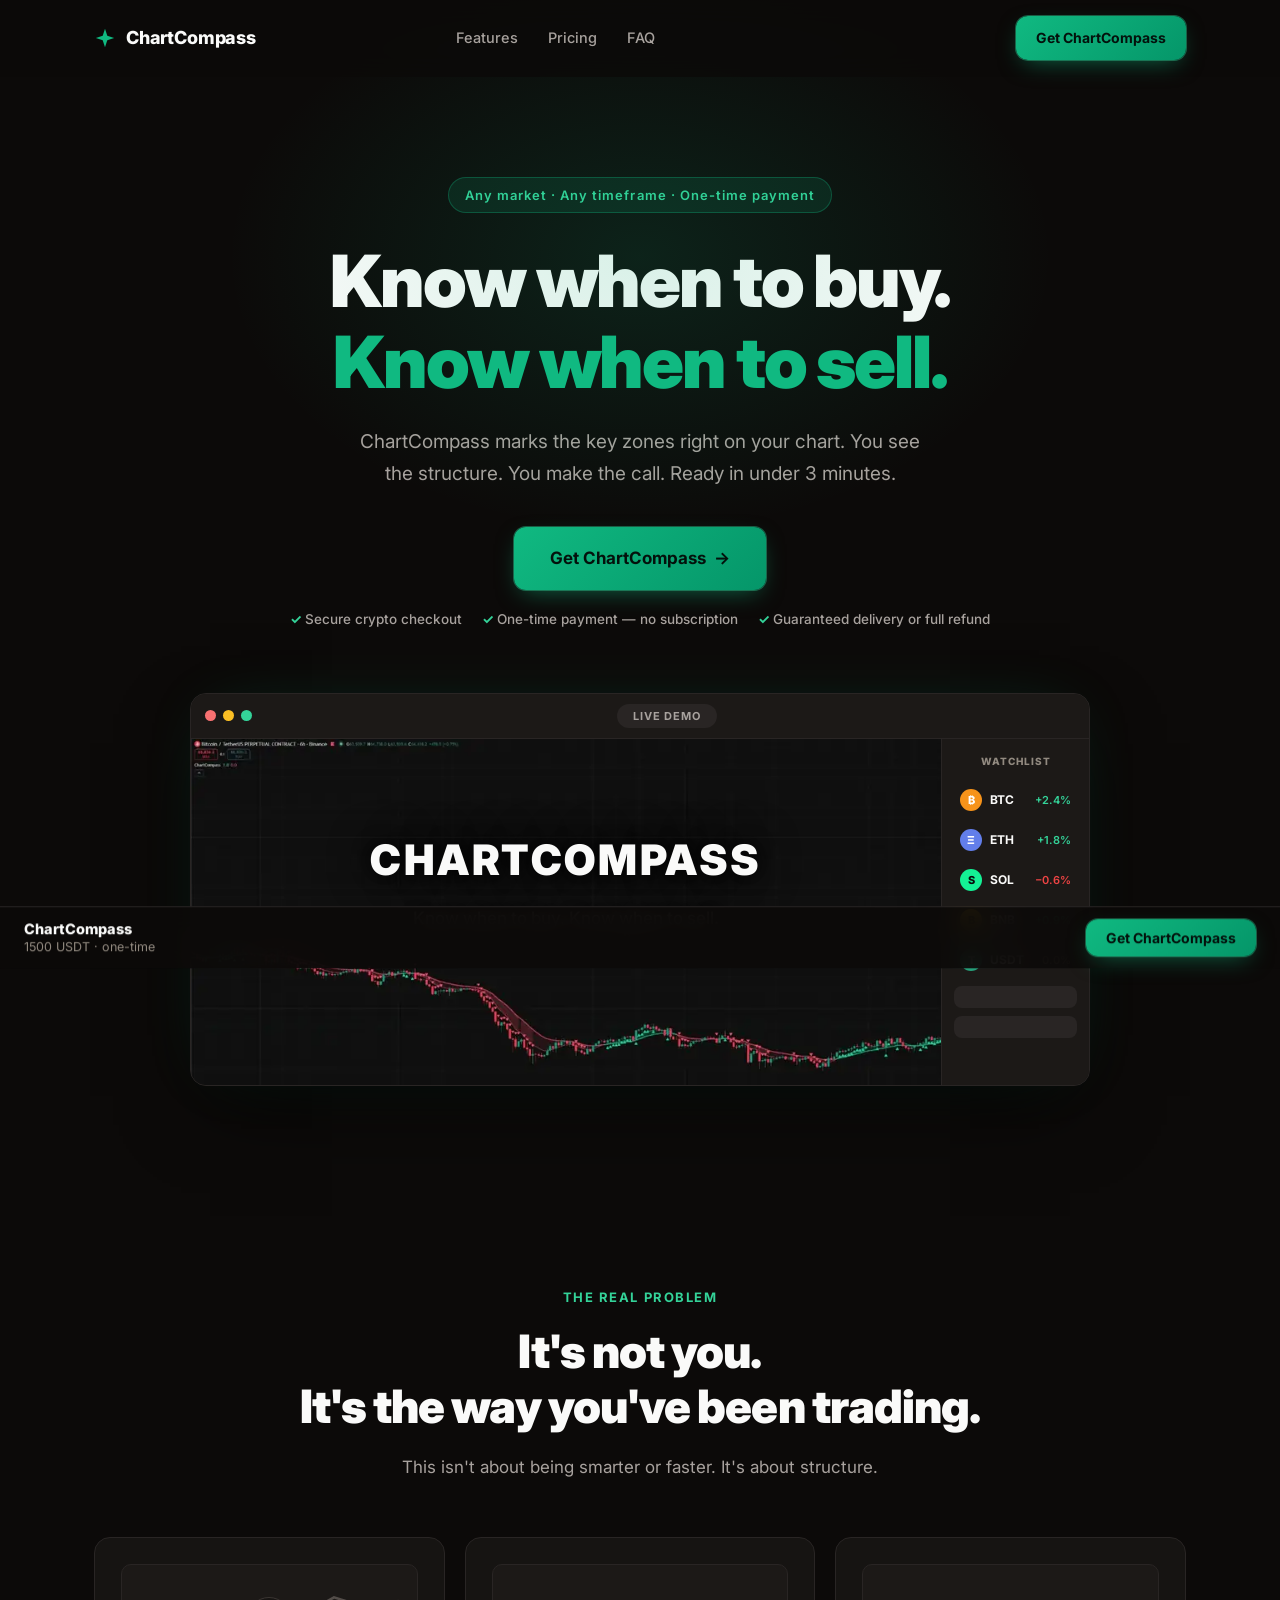
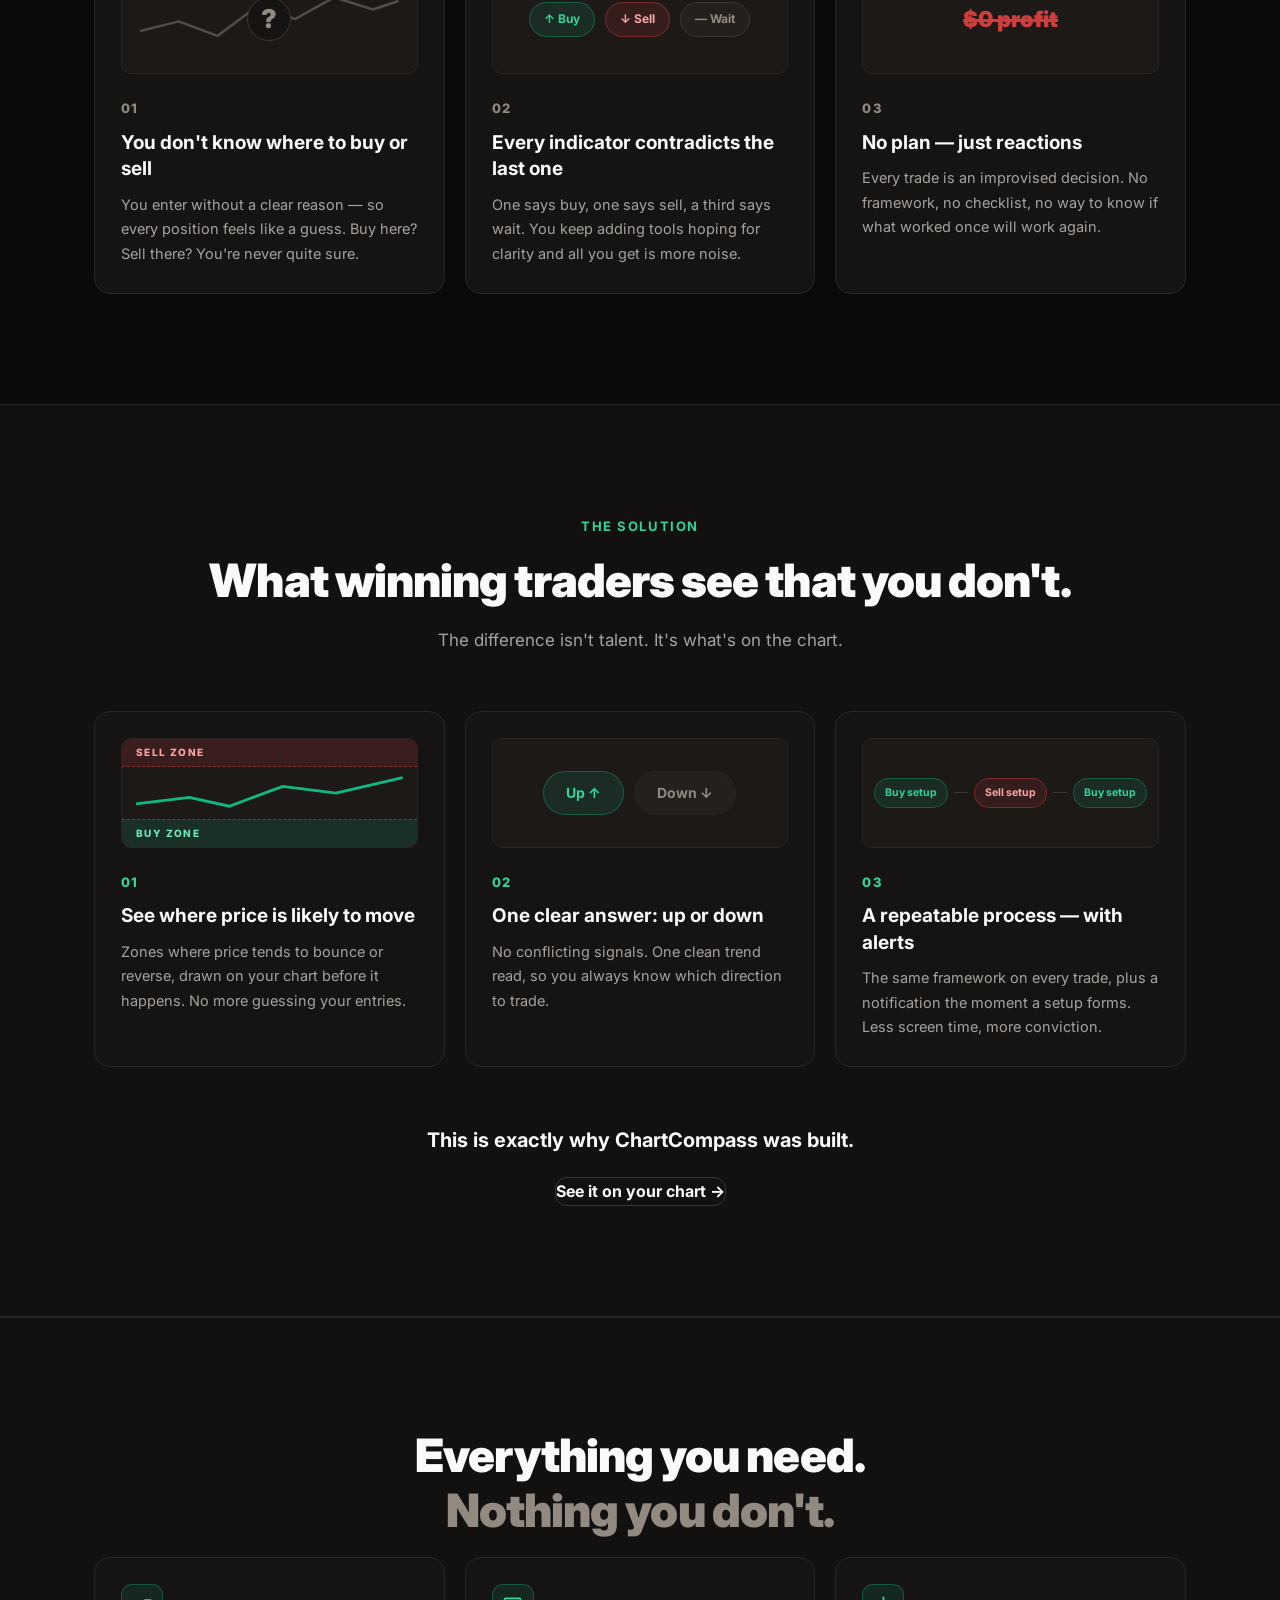
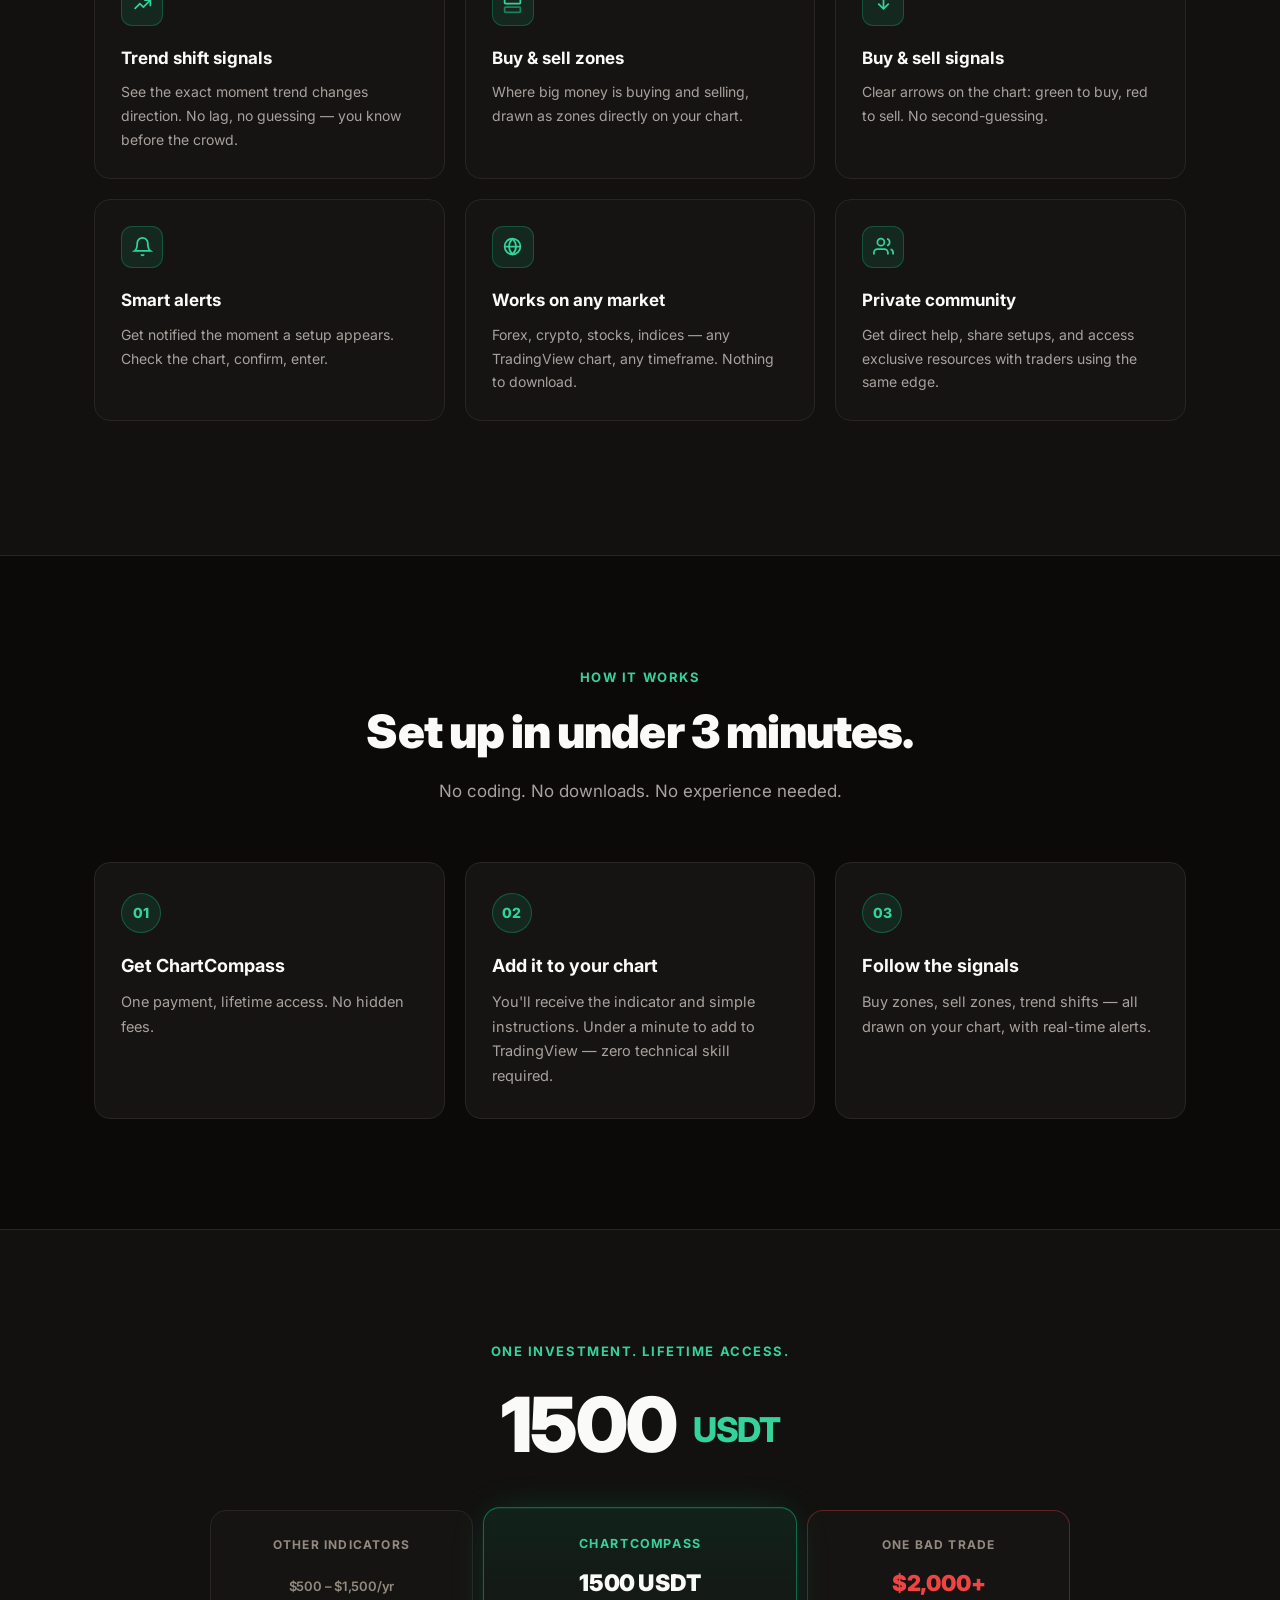
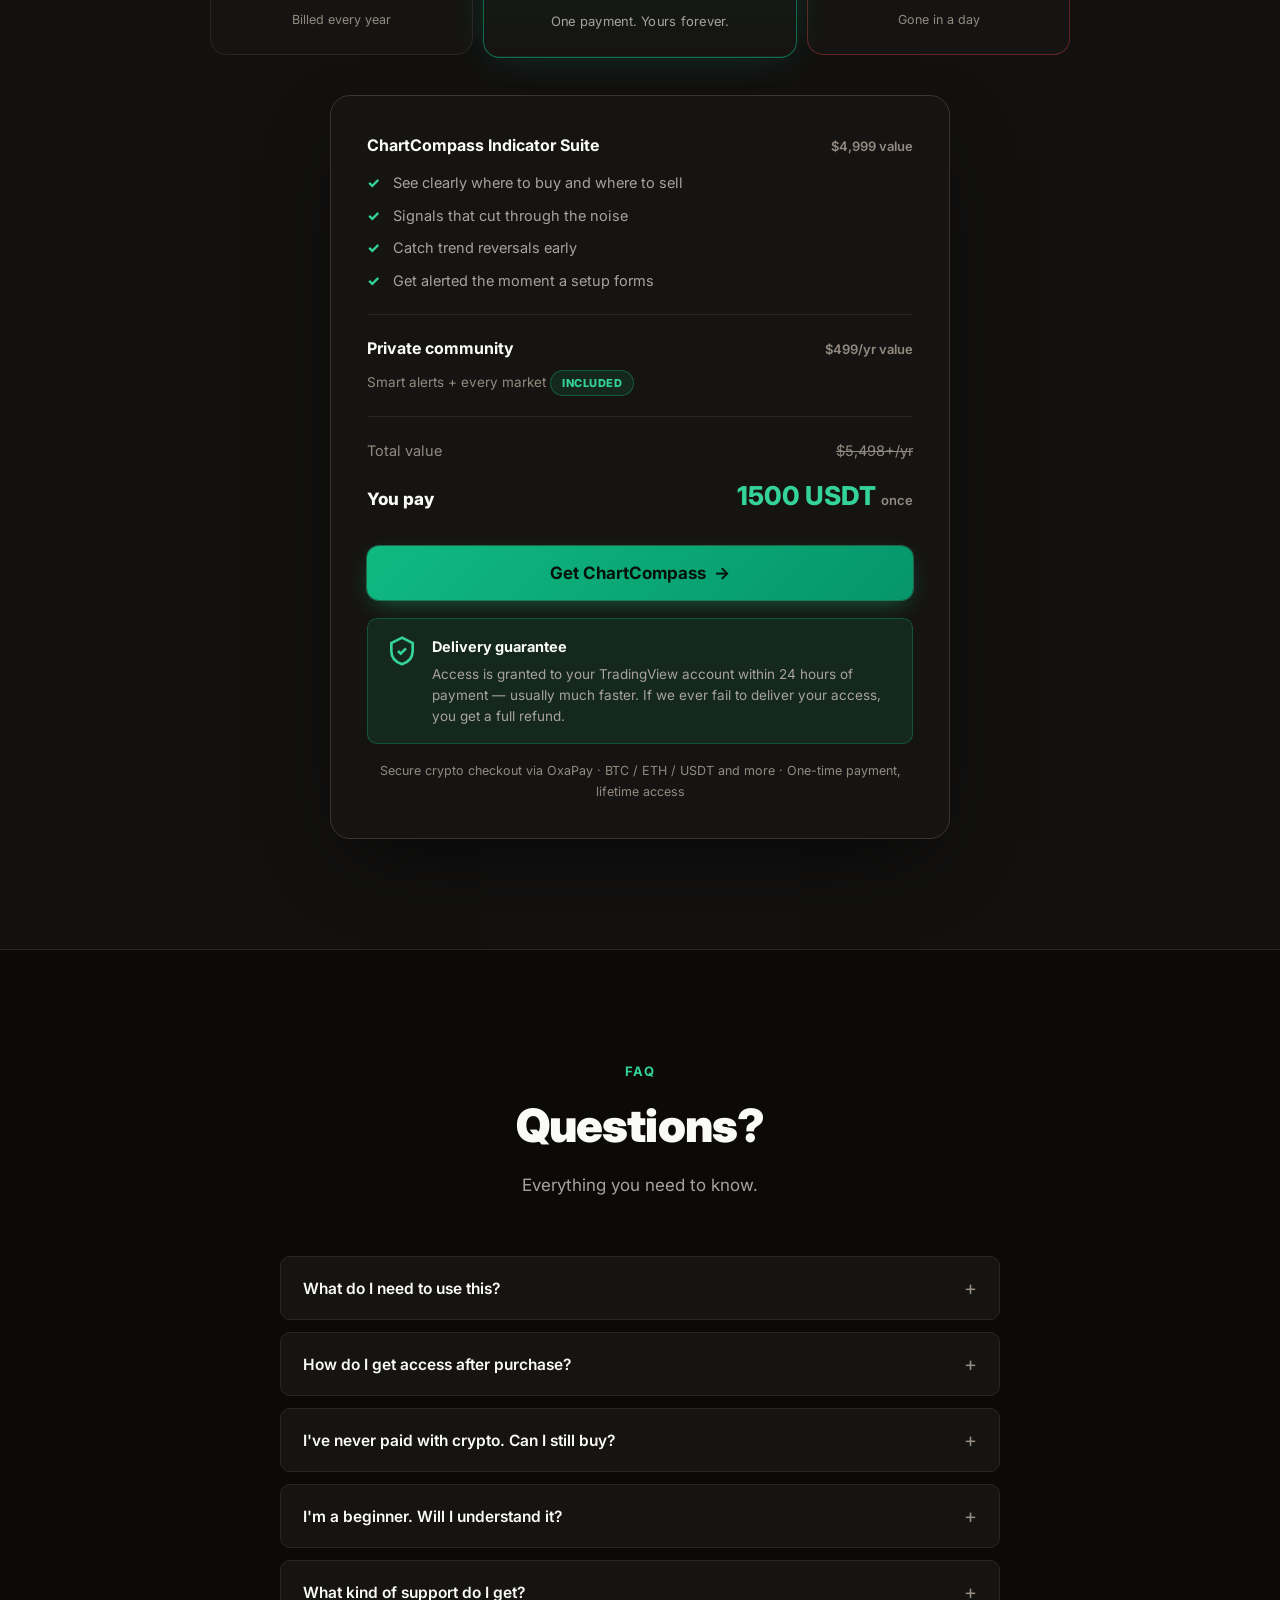
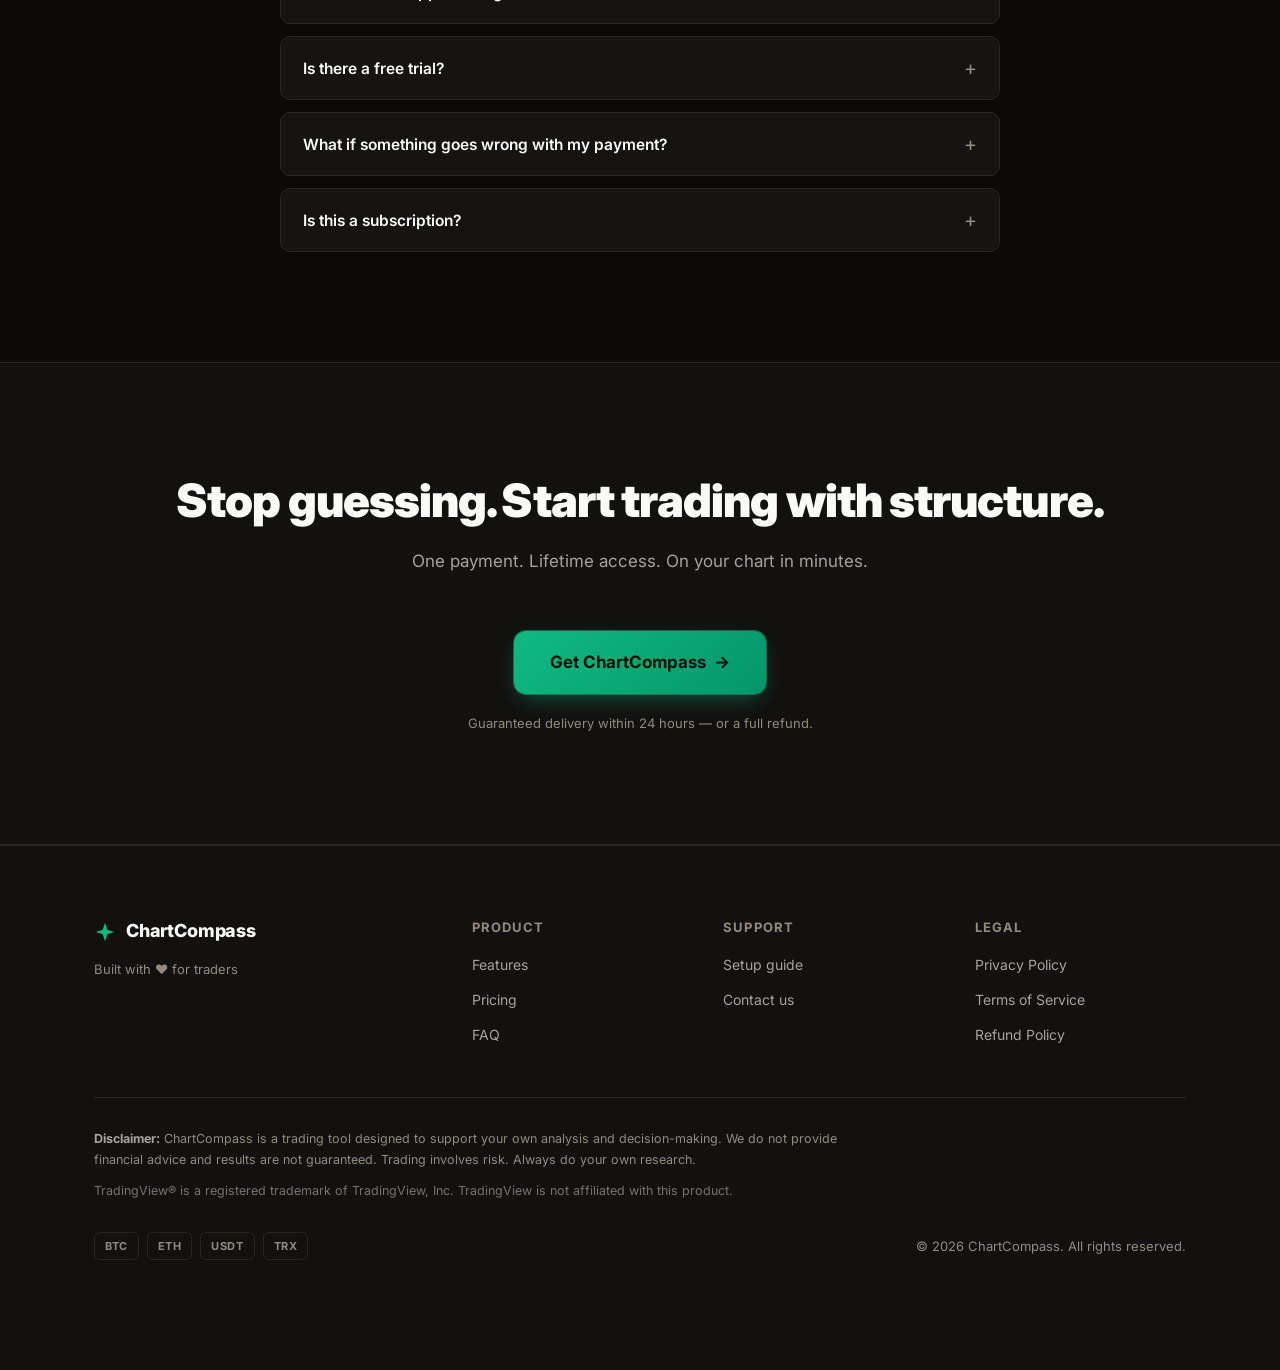
==== commit 8b4aafa9: "下线中文，全站英文；顺带做一遍设计/文案/UX 检查并修复发现的问题 - 移除中文：i18n.js 删掉 zh 字典（170 key），语言引擎简化为单语言   渲染（不再有 detect()/loc" ====
--- a/index.html
+++ b/index.html
@@ -37,6 +37,8 @@
 <!-- ⚠️ 品牌名 ChartCompass 为临时名称，后续统一替换。
      评价区暂时隐藏（hidden）：拿到真实用户反馈后替换 i18n.js 的 reviews.items 并移除 hidden。 -->
 
+<a href="#top" class="skip-link">Skip to content</a>
+
 <!-- 导航 -->
 <header class="nav" id="nav">
     <div class="nav__inner">
@@ -52,10 +54,6 @@
             <a href="#faq" data-i18n="nav.faq">FAQ</a>
         </nav>
         <div class="nav__right">
-            <div class="lang-switch" id="langSwitch" role="group" aria-label="Language">
-                <button type="button" data-lang="en" class="is-active" aria-pressed="true">EN</button>
-                <button type="button" data-lang="zh" aria-pressed="false">中文</button>
-            </div>
             <a href="#pricing" class="btn btn--primary btn--sm" data-i18n="nav.cta">Get ChartCompass</a>
         </div>
         <button class="nav__burger" id="navBurger" aria-label="Menu" aria-expanded="false" aria-controls="navMobile">
@@ -66,10 +64,6 @@
         <a href="#features" data-i18n="nav.features">Features</a>
         <a href="#pricing" data-i18n="nav.pricing">Pricing</a>
         <a href="#faq" data-i18n="nav.faq">FAQ</a>
-        <div class="lang-switch lang-switch--mobile" role="group" aria-label="Language">
-            <button type="button" data-lang="en" class="is-active" aria-pressed="true">EN</button>
-            <button type="button" data-lang="zh" aria-pressed="false">中文</button>
-        </div>
         <a href="#pricing" class="btn btn--primary btn--block" data-i18n="nav.cta">Get ChartCompass</a>
     </div>
 </header>
--- a/style.css
+++ b/style.css
@@ -18,6 +18,7 @@
     --green-bright: #34d399;
     --green-dim: rgba(16, 185, 129, .12);
     --red: #ef4444;
+    --red-bright: #fca5a5;
     --red-dim: rgba(239, 68, 68, .12);
     --amber: #fbbf24;
     --amber-dim: rgba(251, 191, 36, .12);
@@ -84,6 +85,23 @@
 /* 按下即时反馈：移动端没有 hover，:active 是唯一的触觉确认 */
 .btn:active { transform: translateY(1px) scale(.995); }
 .btn--primary:active { box-shadow: 0 0 0 1px rgba(52, 211, 153, .5), 0 4px 14px -8px rgba(16, 185, 129, .6); }
+
+/* 键盘用户跳过导航直达正文；鼠标用户永远看不到（默认移出视口，聚焦时移回） */
+.skip-link {
+    position: absolute;
+    top: -100px;
+    left: 12px;
+    z-index: 200;
+    background: var(--card);
+    color: var(--text);
+    border: 1px solid var(--border-light);
+    border-radius: 8px;
+    padding: 10px 18px;
+    font-size: 14px;
+    font-weight: 600;
+    transition: top .15s ease;
+}
+.skip-link:focus-visible { top: 12px; }
 
 /* ============ 导航 ============ */
 .nav {
@@ -112,11 +130,6 @@
 .nav__links a { font-size: 14.5px; font-weight: 500; color: var(--text-muted); transition: color .15s ease; }
 .nav__links a:hover { color: var(--text); }
 .nav__right { margin-left: auto; display: flex; align-items: center; gap: 12px; }
-.lang-switch { display: flex; background: var(--card); border: 1px solid var(--border); border-radius: 999px; padding: 3px; gap: 2px; }
-.lang-switch button { background: none; border: none; color: var(--text-dim); font-size: 12.5px; font-weight: 700; padding: 5px 12px; border-radius: 999px; cursor: pointer; transition: color .15s ease, background .15s ease; }
-.lang-switch button:hover { color: var(--text); }
-.lang-switch button.is-active { background: var(--green-dim); color: var(--green-bright); }
-.lang-switch--mobile { align-self: flex-start; margin: 8px 0; }
 .nav__burger { display: none; background: none; border: none; cursor: pointer; flex-direction: column; gap: 5px; padding: 6px; margin-left: auto; }
 .nav__burger span { display: block; width: 22px; height: 2px; background: var(--text); border-radius: 2px; transition: transform .2s ease, opacity .2s ease; }
 .nav__burger.is-open span:nth-child(1) { transform: translateY(7px) rotate(45deg); }
@@ -186,7 +199,7 @@
 }
 .hero__trust span::before { content: "✓ "; color: var(--green-bright); font-weight: 700; }
 
-/* TradingView 风格实时演示（浅色终端 · JS 生成 SVG · 循环动画） */
+/* 实盘演示卡片：真实 TradingView 录屏（动态 WebP），深色终端风配色 */
 .hero__demo { position: relative; max-width: 900px; margin: 0 auto; }
 .tv-demo {
     background: var(--card);
@@ -364,7 +377,7 @@
     border: 1px solid;
 }
 .chip--buy { color: var(--green-bright); background: var(--green-dim); border-color: rgba(16,185,129,.35); }
-.chip--sell { color: #fca5a5; background: var(--red-dim); border-color: rgba(239,68,68,.35); }
+.chip--sell { color: var(--red-bright); background: var(--red-dim); border-color: rgba(239,68,68,.35); }
 .chip--wait { color: var(--text-dim); background: rgba(255,255,255,.03); border-color: var(--border-light); }
 .chip--muted { color: var(--text-dim); background: rgba(255,255,255,.03); border-color: var(--border); }
 .chip--lg { font-size: 14px; padding: 9px 22px; }
@@ -384,7 +397,7 @@
     letter-spacing: .14em;
     padding: 5px 14px;
 }
-.viz-zones__band--sell { background: rgba(239,68,68,.14); color: #fca5a5; border-bottom: 1px dashed rgba(239,68,68,.4); }
+.viz-zones__band--sell { background: rgba(239,68,68,.14); color: var(--red-bright); border-bottom: 1px dashed rgba(239,68,68,.4); }
 .viz-zones__band--buy { background: rgba(16,185,129,.14); color: #6ee7b7; border-top: 1px dashed rgba(16,185,129,.4); }
 .viz-flow { display: flex; align-items: center; gap: 6px; flex-wrap: nowrap; }
 .viz-flow .chip { white-space: nowrap; font-size: 10.5px; padding: 5px 10px; }
@@ -755,6 +768,7 @@
     html { scroll-behavior: auto; }
     html.js .reveal { opacity: 1; transform: none; transition: none; }
     .spinner { animation: none; }
+    .faq-item__a { transition: none; }
 }
 
 /* 键盘可见焦点环（深色底上统一用亮绿）。刻意不强制 border-radius：
@@ -794,7 +808,7 @@
 .form-error,
 .checkout-error {
     margin-top: 12px;
-    color: #fca5a5;
+    color: var(--red-bright);
     font-size: 13.5px;
     font-weight: 600;
     text-align: center;
@@ -809,9 +823,6 @@
     .grid--3 > :last-child:nth-child(odd) { grid-column: 1 / -1; }
     .nav__links, .nav__right { display: none; }
     .nav__burger { display: flex; }
-    /* success 页没有汉堡菜单兜底，语言切换器需在窄屏保持可见可点 */
-    .success-body .nav__right { display: flex; }
-    .success-body .nav__inner { gap: 16px; }
     .hero { padding: 70px 20px 60px; }
     .hero__cta { flex-direction: column; align-items: center; }
     .tv-demo__stage { grid-template-columns: 1fr; }
@@ -865,7 +876,7 @@
 }
 .status-icon--ok { background: var(--green-dim); color: var(--green-bright); border: 1px solid rgba(16, 185, 129, .4); }
 .status-icon--wait { background: var(--amber-dim); border: 1px solid rgba(251, 191, 36, .35); }
-.status-icon--err { background: var(--red-dim); color: #fca5a5; border: 1px solid rgba(239, 68, 68, .4); }
+.status-icon--err { background: var(--red-dim); color: var(--red-bright); border: 1px solid rgba(239, 68, 68, .4); }
 .spinner {
     width: 44px; height: 44px;
     border-radius: 50%;
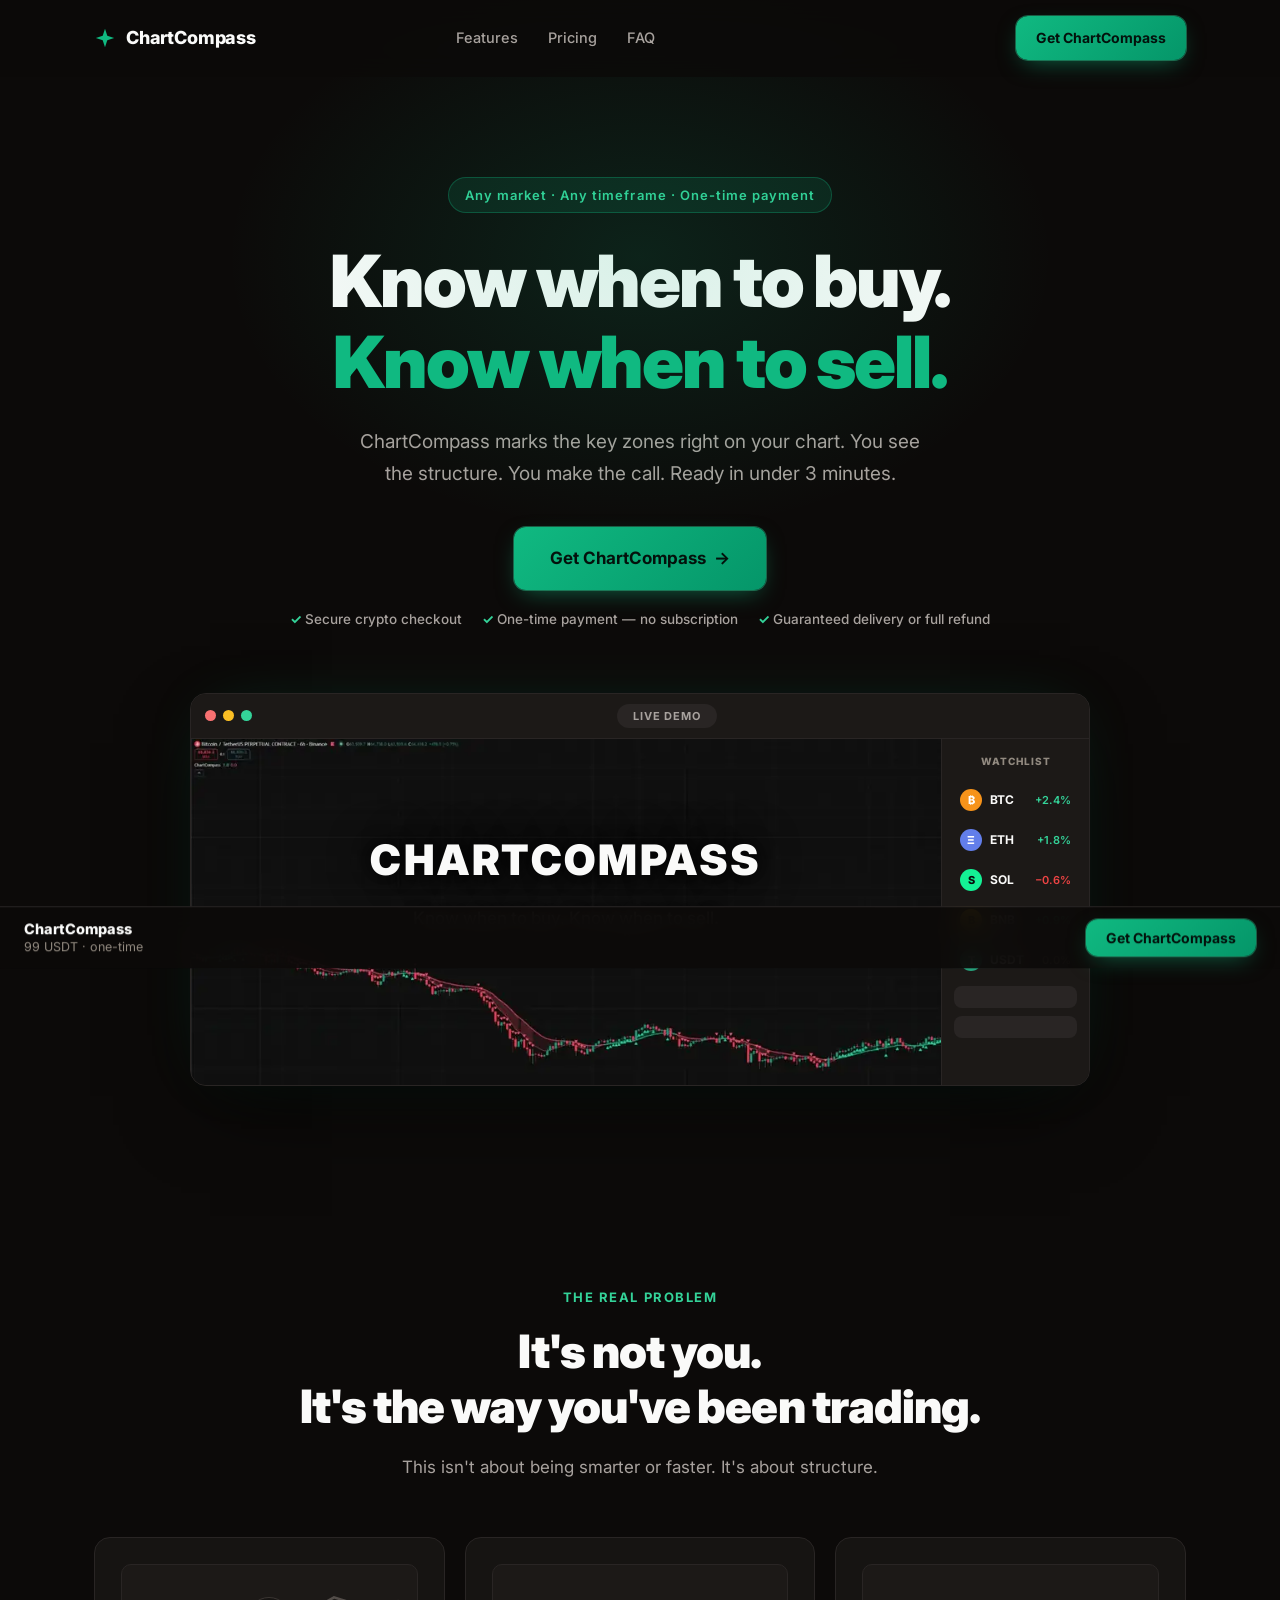
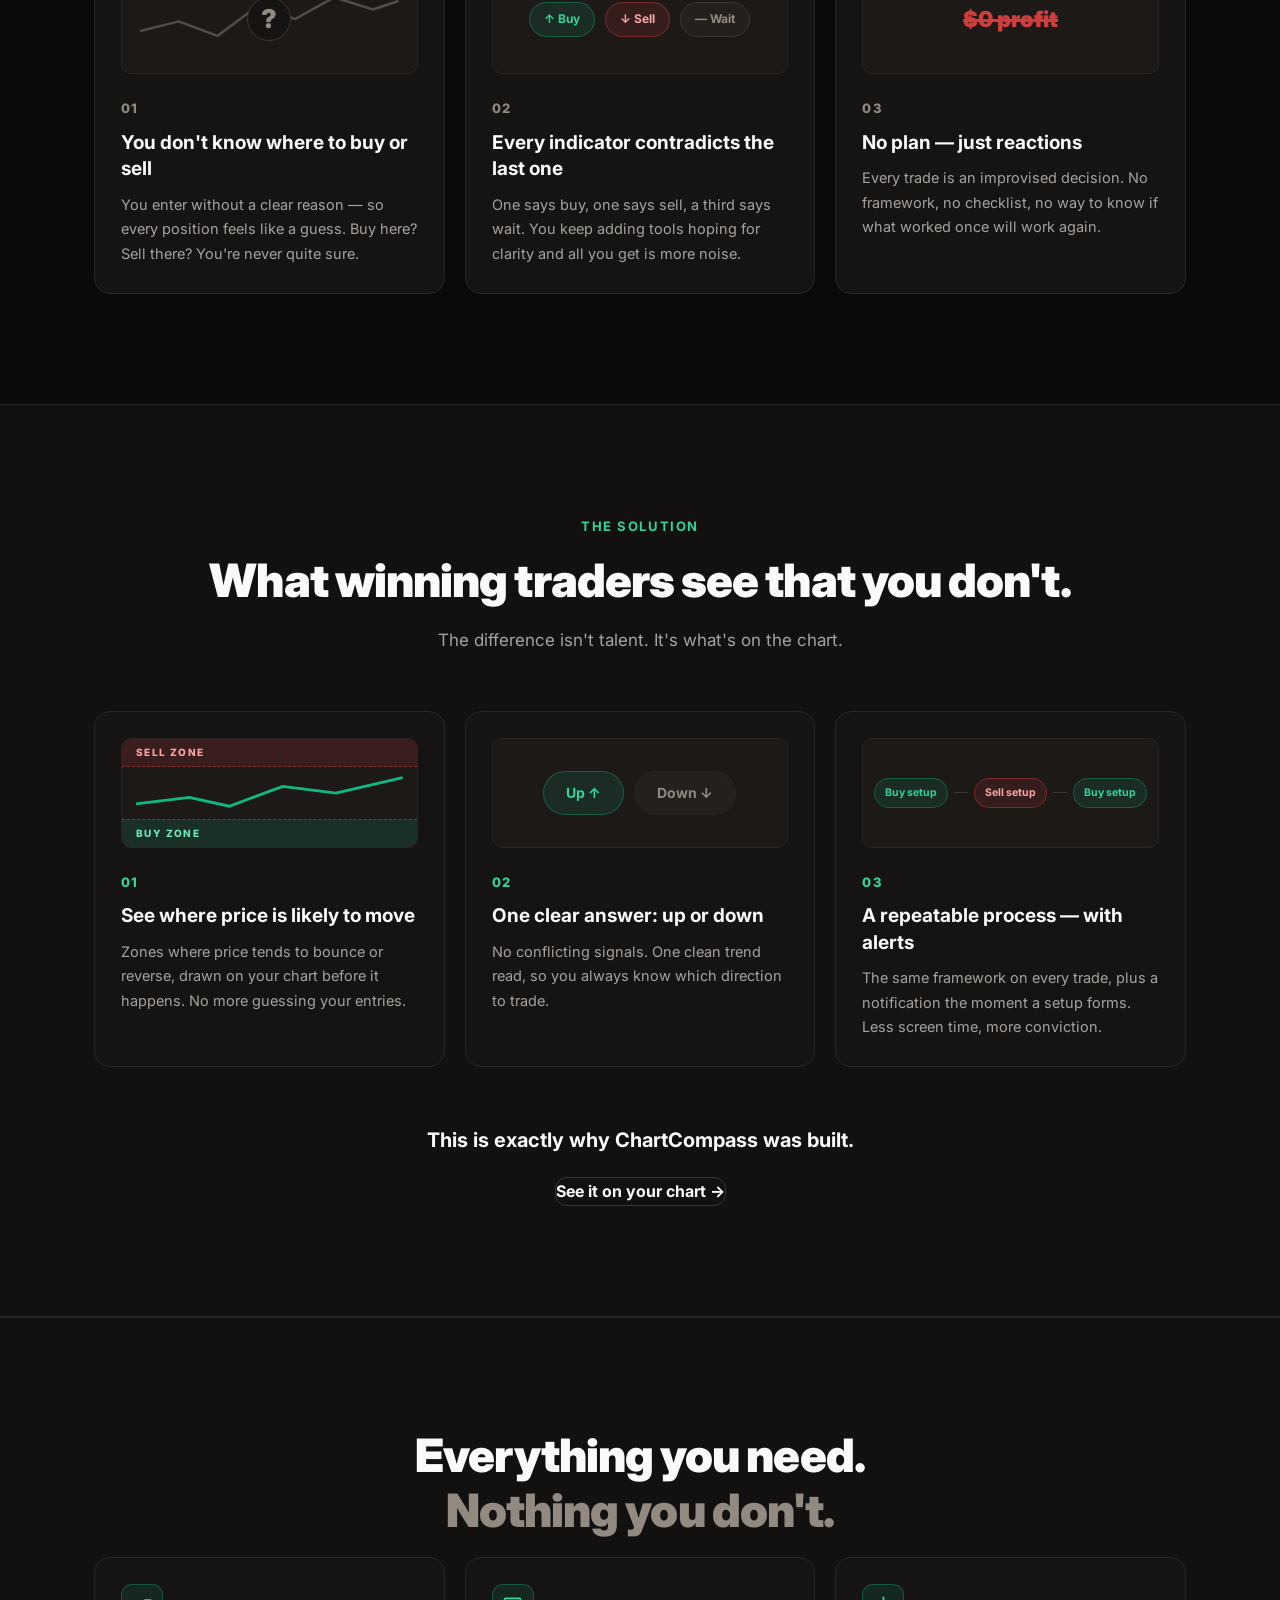
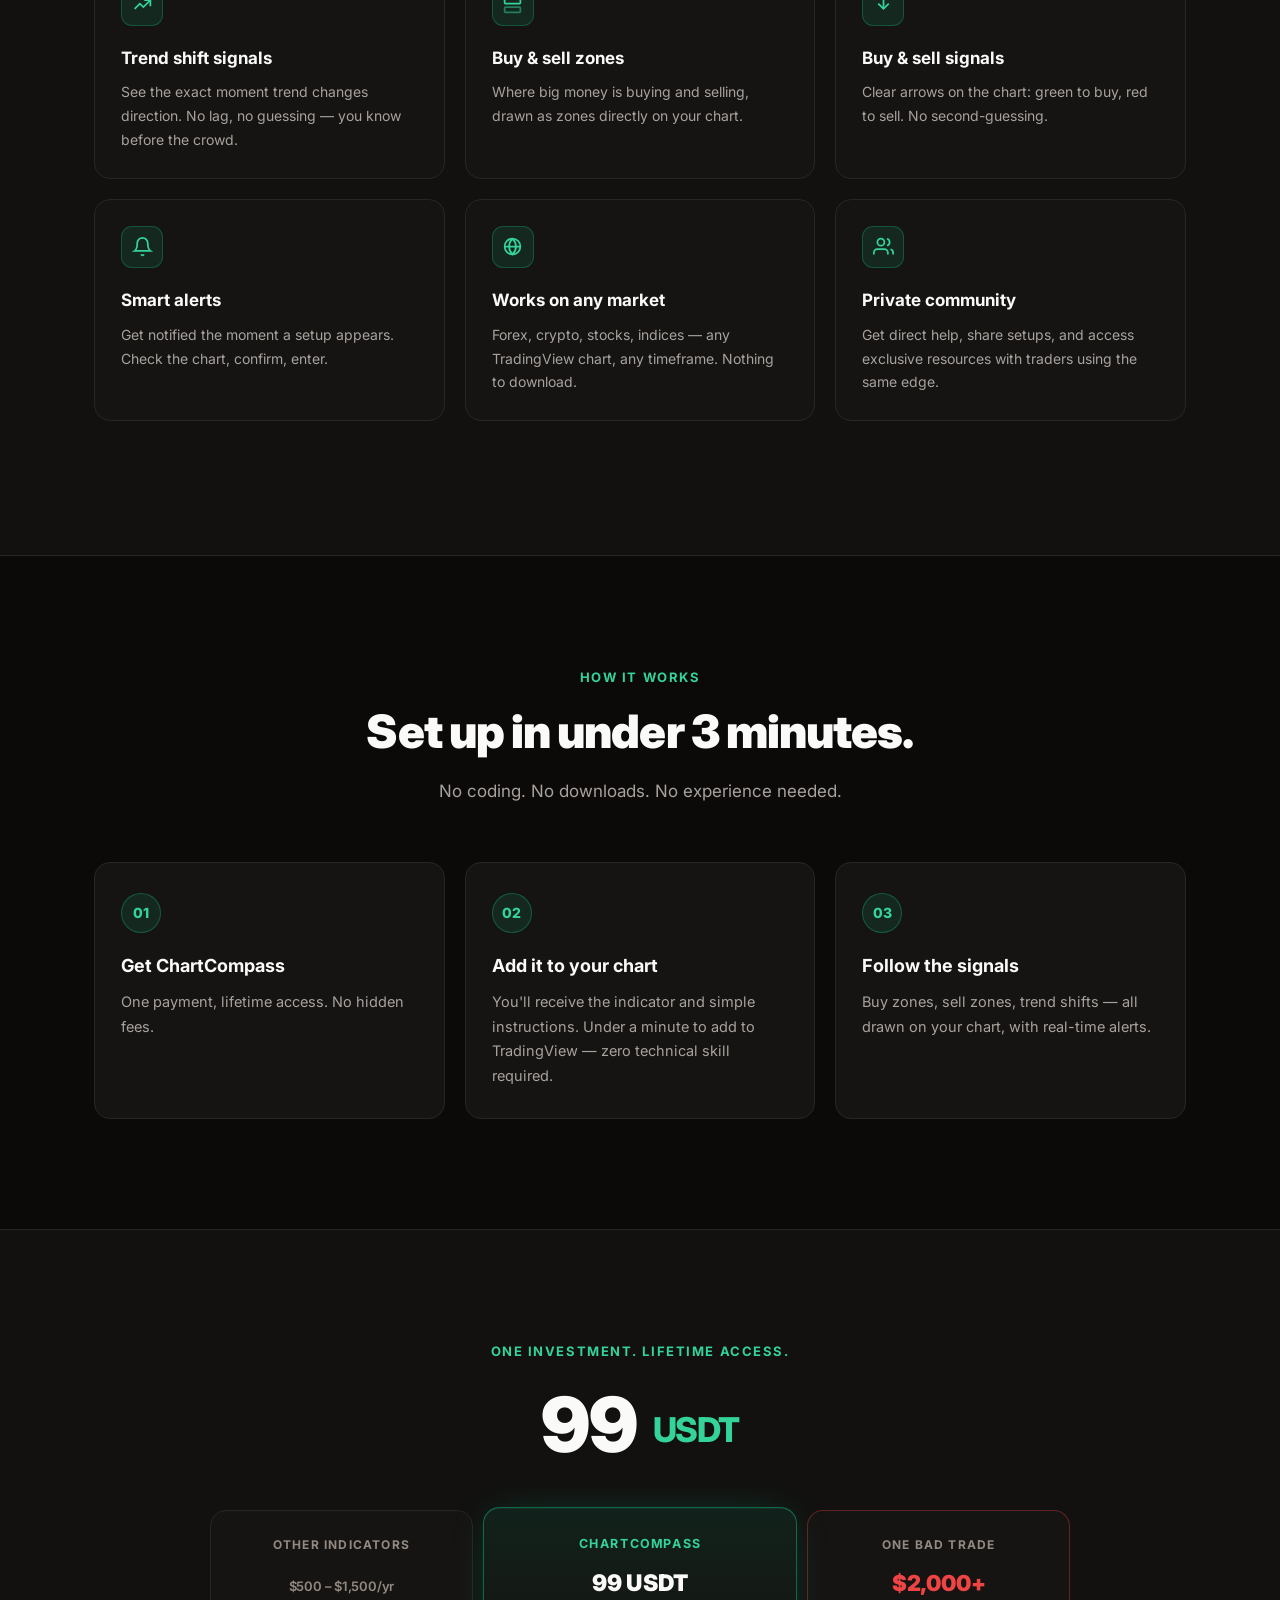
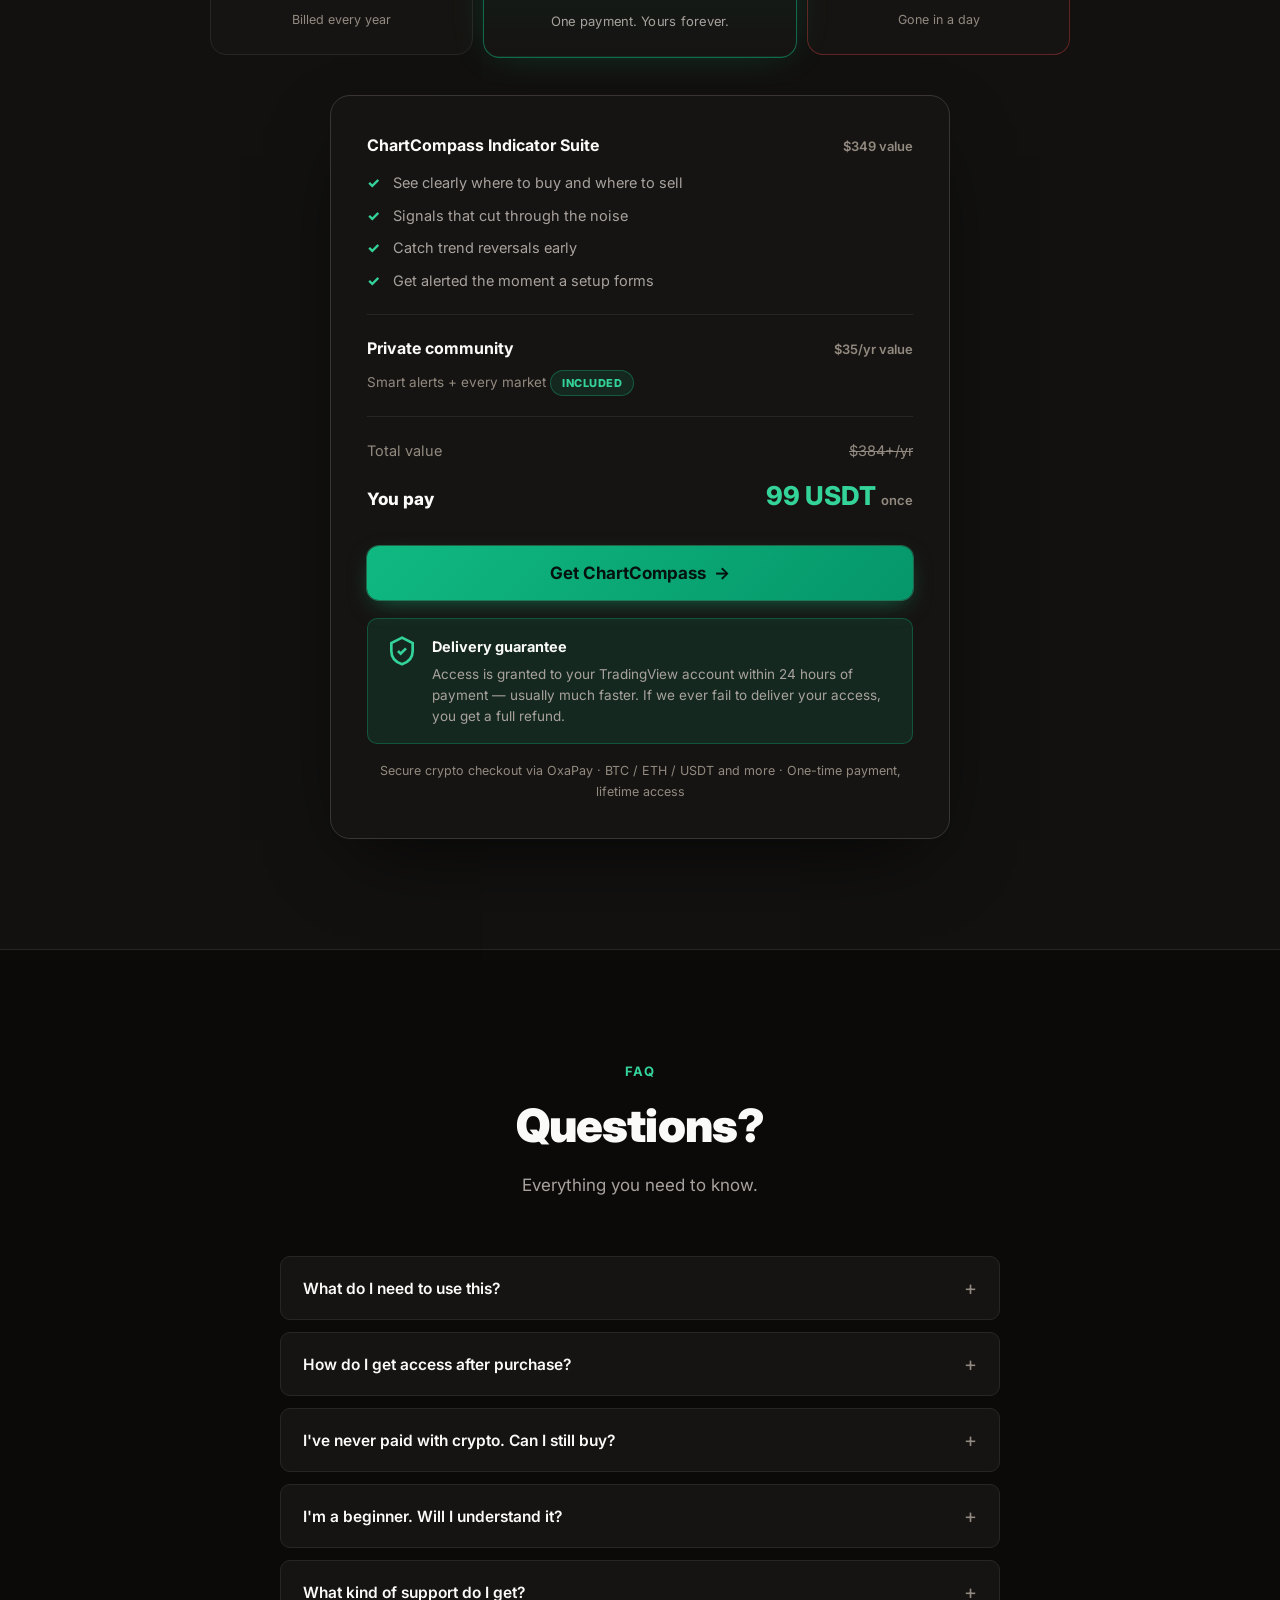
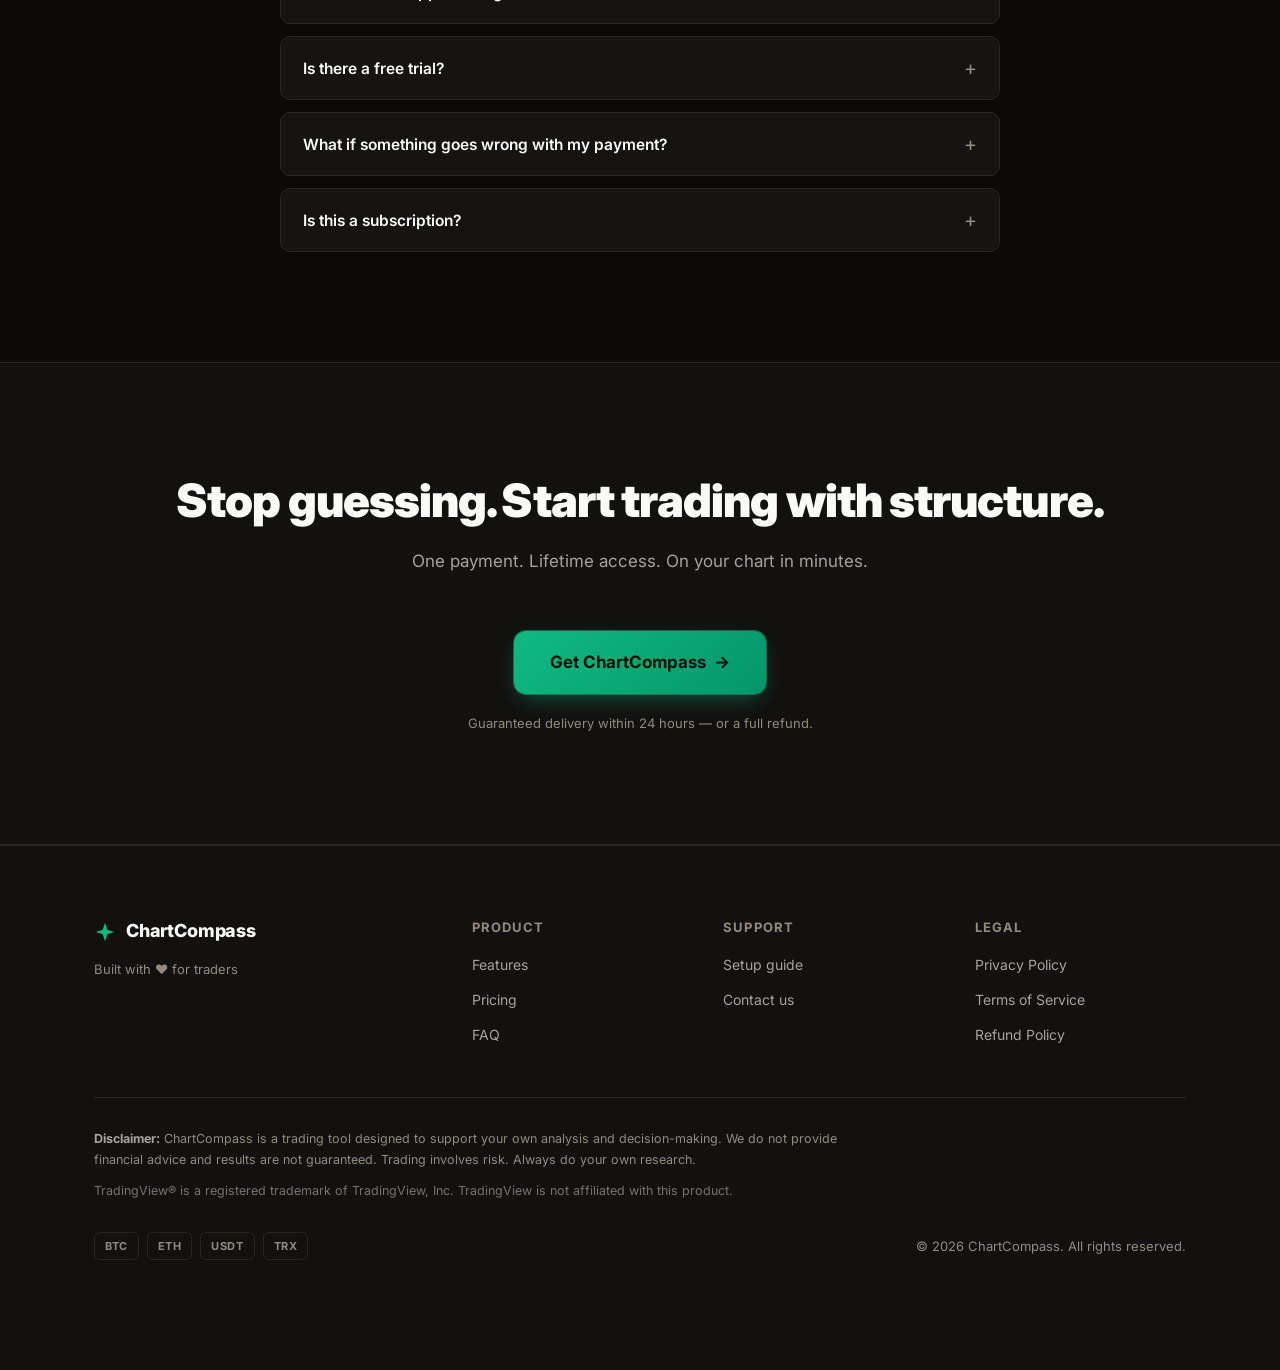
==== commit 9e2abd73: "定价从 1500 USDT 降到 99 USDT 只改前端展示这半边；后端 Worker 的实际扣款金额和 MIN_PAID_AMOUNT 安全门槛在另一个 commit 里同步改，两边要一起部署，否" ====
--- a/index.html
+++ b/index.html
@@ -303,7 +303,7 @@
     <!-- ============ 定价 ============ -->
     <section class="section section--alt" id="pricing">
         <p class="section__kicker reveal" data-i18n="pricing.kicker">One investment. Lifetime access.</p>
-        <h2 class="section__title section__title--price reveal">1500 <span class="usdt">USDT</span></h2>
+        <h2 class="section__title section__title--price reveal">99 <span class="usdt">USDT</span></h2>
 
         <!-- 锚定对比 -->
         <div class="anchor-row reveal">
@@ -314,7 +314,7 @@
             </div>
             <div class="anchor anchor--hero">
                 <div class="anchor__label" data-i18n="pricing.a2l">ChartCompass</div>
-                <div class="anchor__val" data-i18n="pricing.a2v">1500 USDT</div>
+                <div class="anchor__val" data-i18n="pricing.a2v">99 USDT</div>
                 <div class="anchor__note" data-i18n="pricing.a2n">One payment. Yours forever.</div>
             </div>
             <div class="anchor anchor--red">
@@ -329,7 +329,7 @@
             <div class="price-card__block">
                 <div class="stack-head">
                     <span data-i18n="pricing.packT">ChartCompass Indicator Suite</span>
-                    <span class="stack-head__val" data-i18n="pricing.packV">$4,999 value</span>
+                    <span class="stack-head__val" data-i18n="pricing.packV">$349 value</span>
                 </div>
                 <ul class="stack-list">
                     <li data-i18n="pricing.li1">See clearly where to buy and where to sell</li>
@@ -341,13 +341,13 @@
             <div class="price-card__block">
                 <div class="stack-head">
                     <span data-i18n="pricing.comT">Private community</span>
-                    <span class="stack-head__val" data-i18n="pricing.comV">$499/yr value</span>
+                    <span class="stack-head__val" data-i18n="pricing.comV">$35/yr value</span>
                 </div>
                 <div class="stack-sub"><span data-i18n="pricing.comS">Smart alerts + every market</span> <span class="badge badge--green" data-i18n="pricing.comB">INCLUDED</span></div>
             </div>
             <div class="price-card__total">
-                <div class="total-row"><span data-i18n="pricing.totalL">Total value</span><span class="total-row__val total-row__val--strike" data-i18n="pricing.totalV">$5,498+/yr</span></div>
-                <div class="total-row total-row--final"><span data-i18n="pricing.finalL">You pay</span><span class="total-row__val" data-i18n-html="pricing.finalV">1500 USDT <em>once</em></span></div>
+                <div class="total-row"><span data-i18n="pricing.totalL">Total value</span><span class="total-row__val total-row__val--strike" data-i18n="pricing.totalV">$384+/yr</span></div>
+                <div class="total-row total-row--final"><span data-i18n="pricing.finalL">You pay</span><span class="total-row__val" data-i18n-html="pricing.finalV">99 USDT <em>once</em></span></div>
             </div>
             <button type="button" class="btn btn--primary btn--lg btn--block js-buy"><span data-i18n="pricing.cta">Get ChartCompass</span> <span class="btn__arrow">→</span></button>
             <p class="checkout-error" id="checkoutError" role="alert" hidden></p>
@@ -464,7 +464,7 @@
 <div class="sticky-bar" id="stickyBar">
     <div class="sticky-bar__info">
         <span class="sticky-bar__name">ChartCompass</span>
-        <span class="sticky-bar__price" data-i18n="sticky.price">1500 USDT · one-time</span>
+        <span class="sticky-bar__price" data-i18n="sticky.price">99 USDT · one-time</span>
     </div>
     <button type="button" class="btn btn--primary btn--sm js-buy" data-i18n="sticky.cta">Get ChartCompass</button>
 </div>
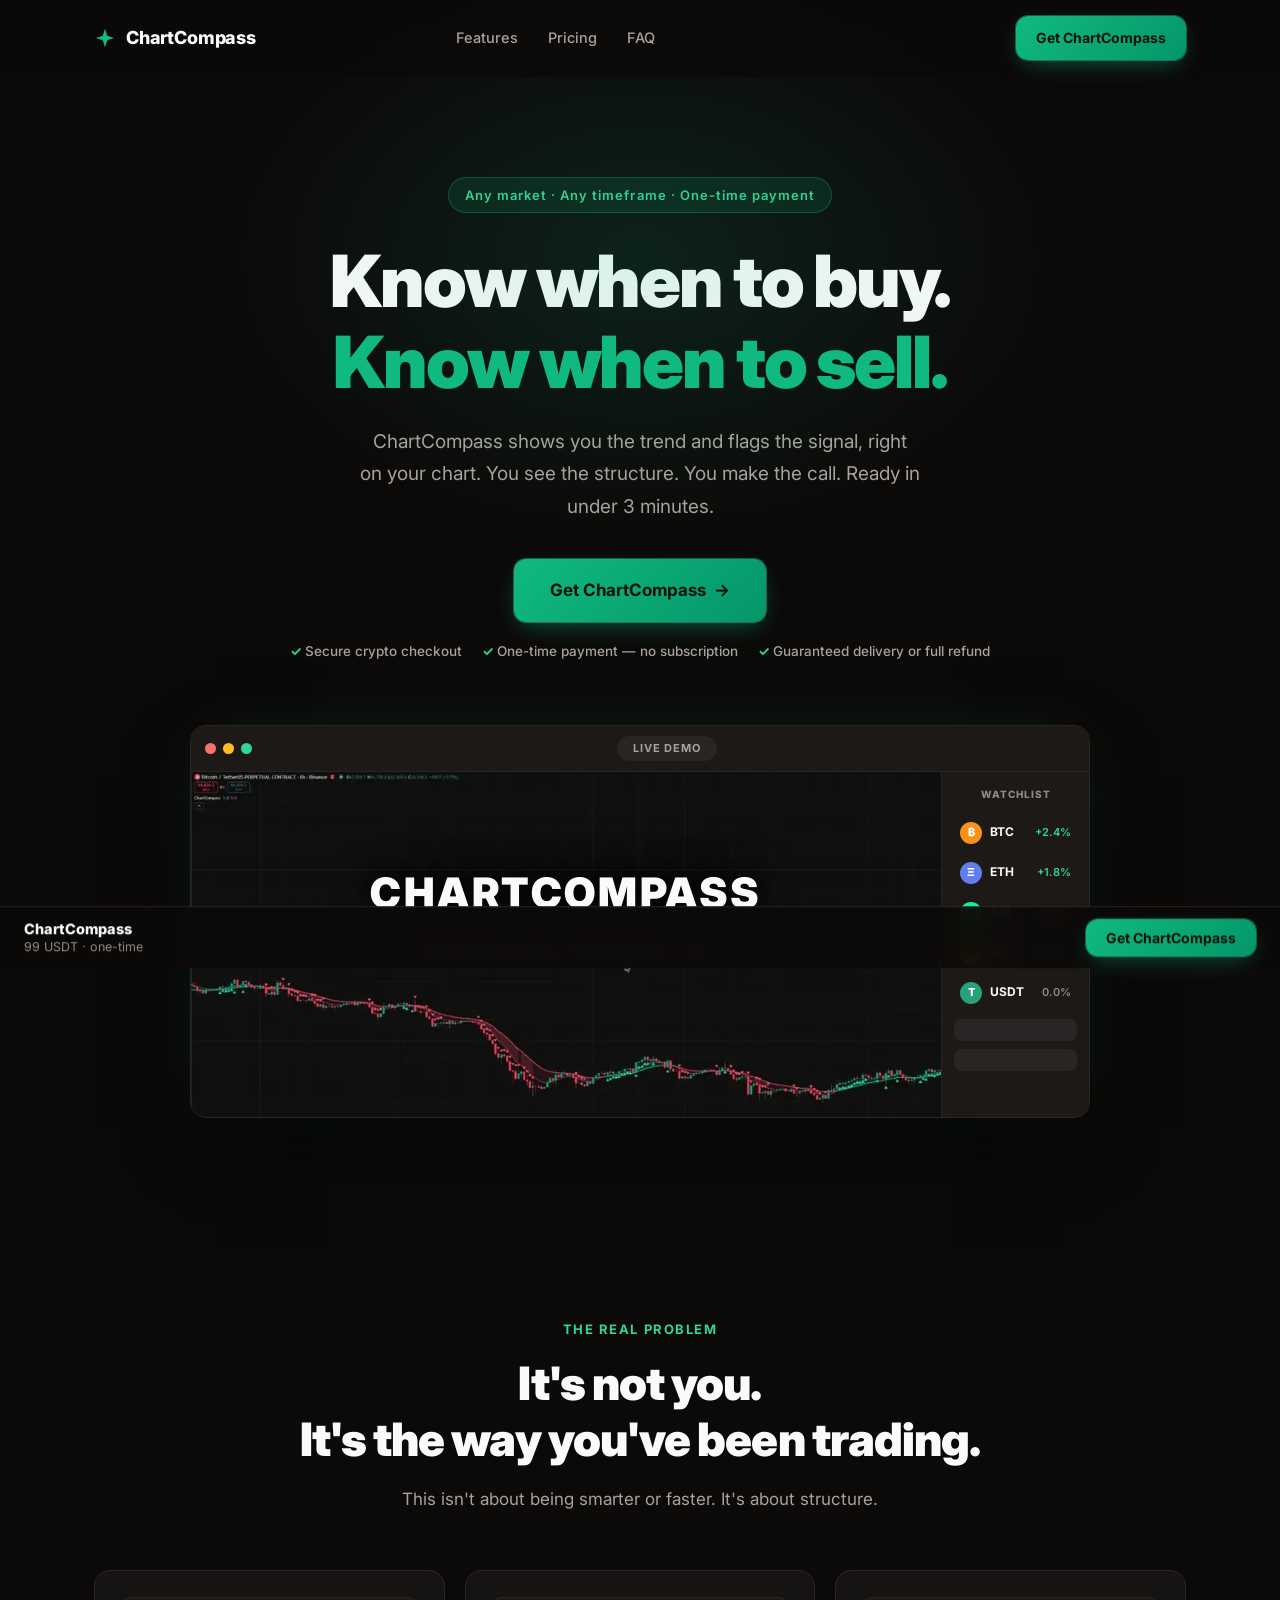
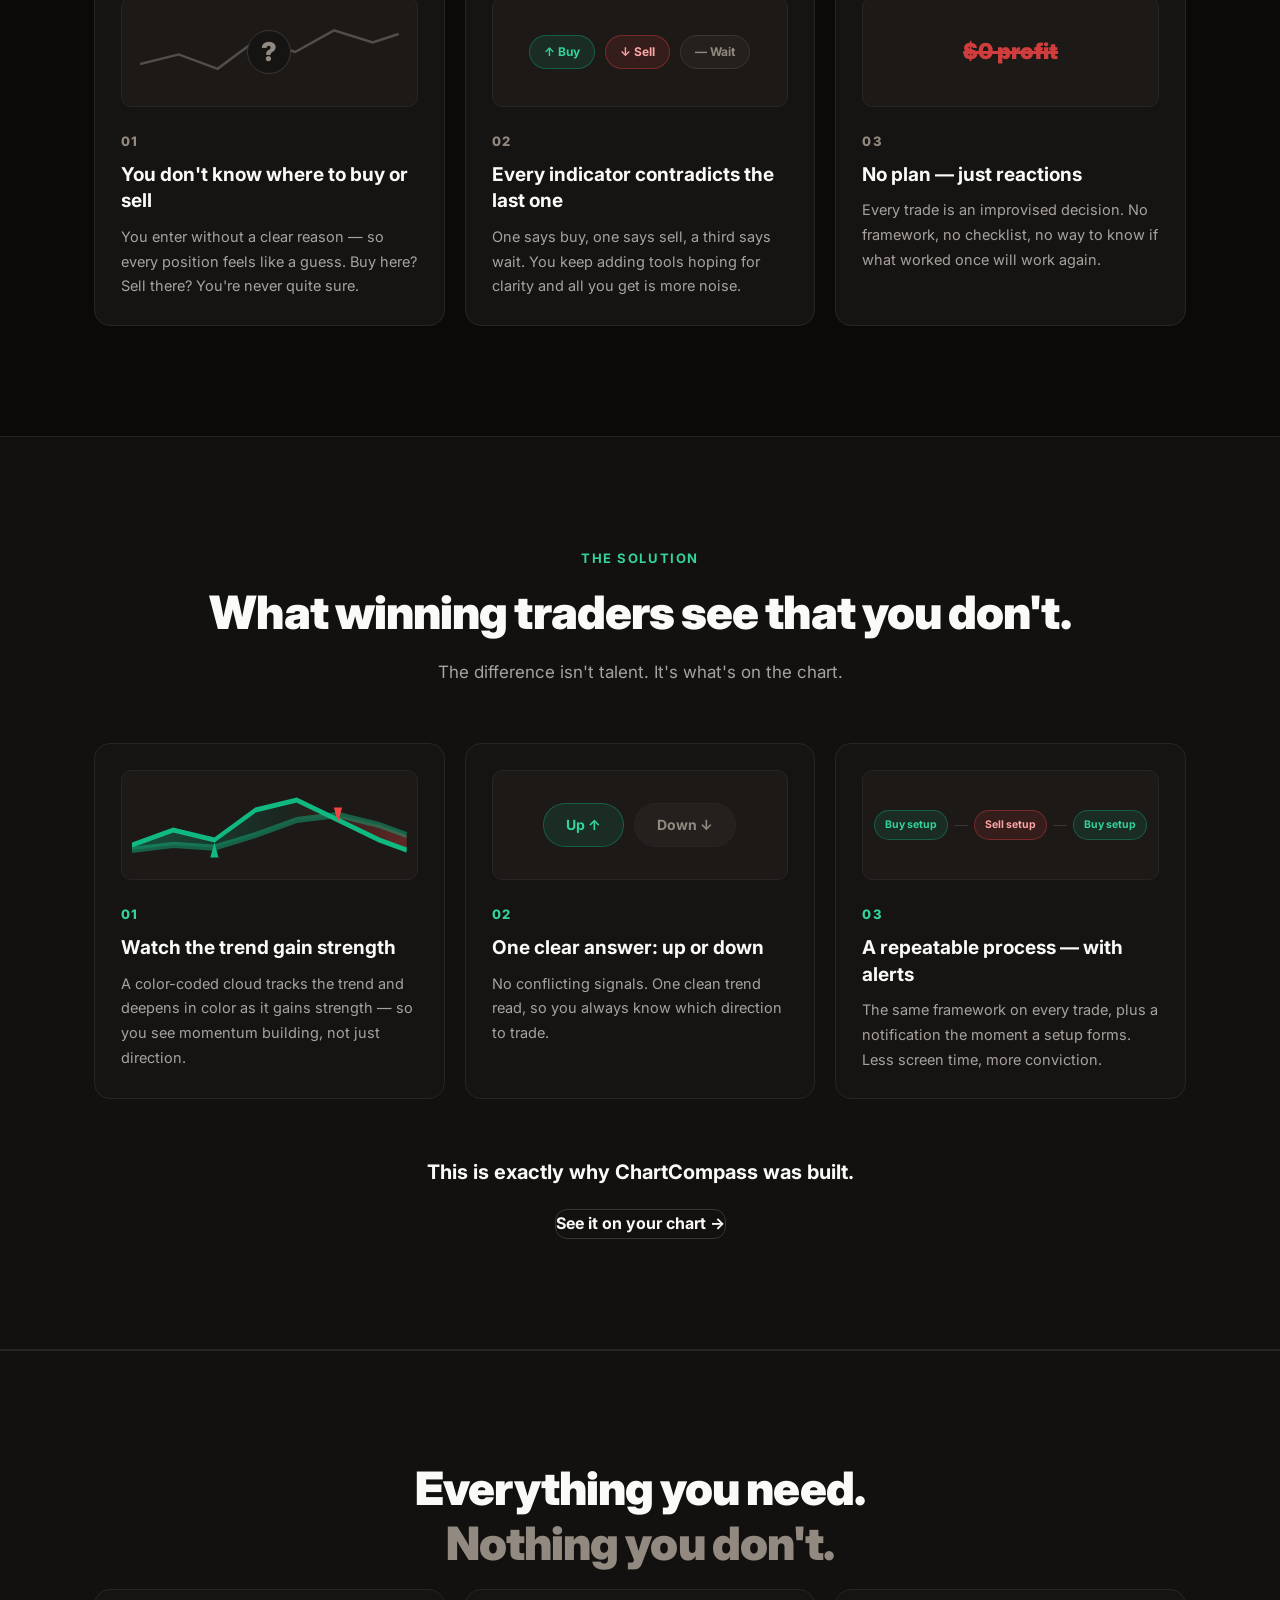
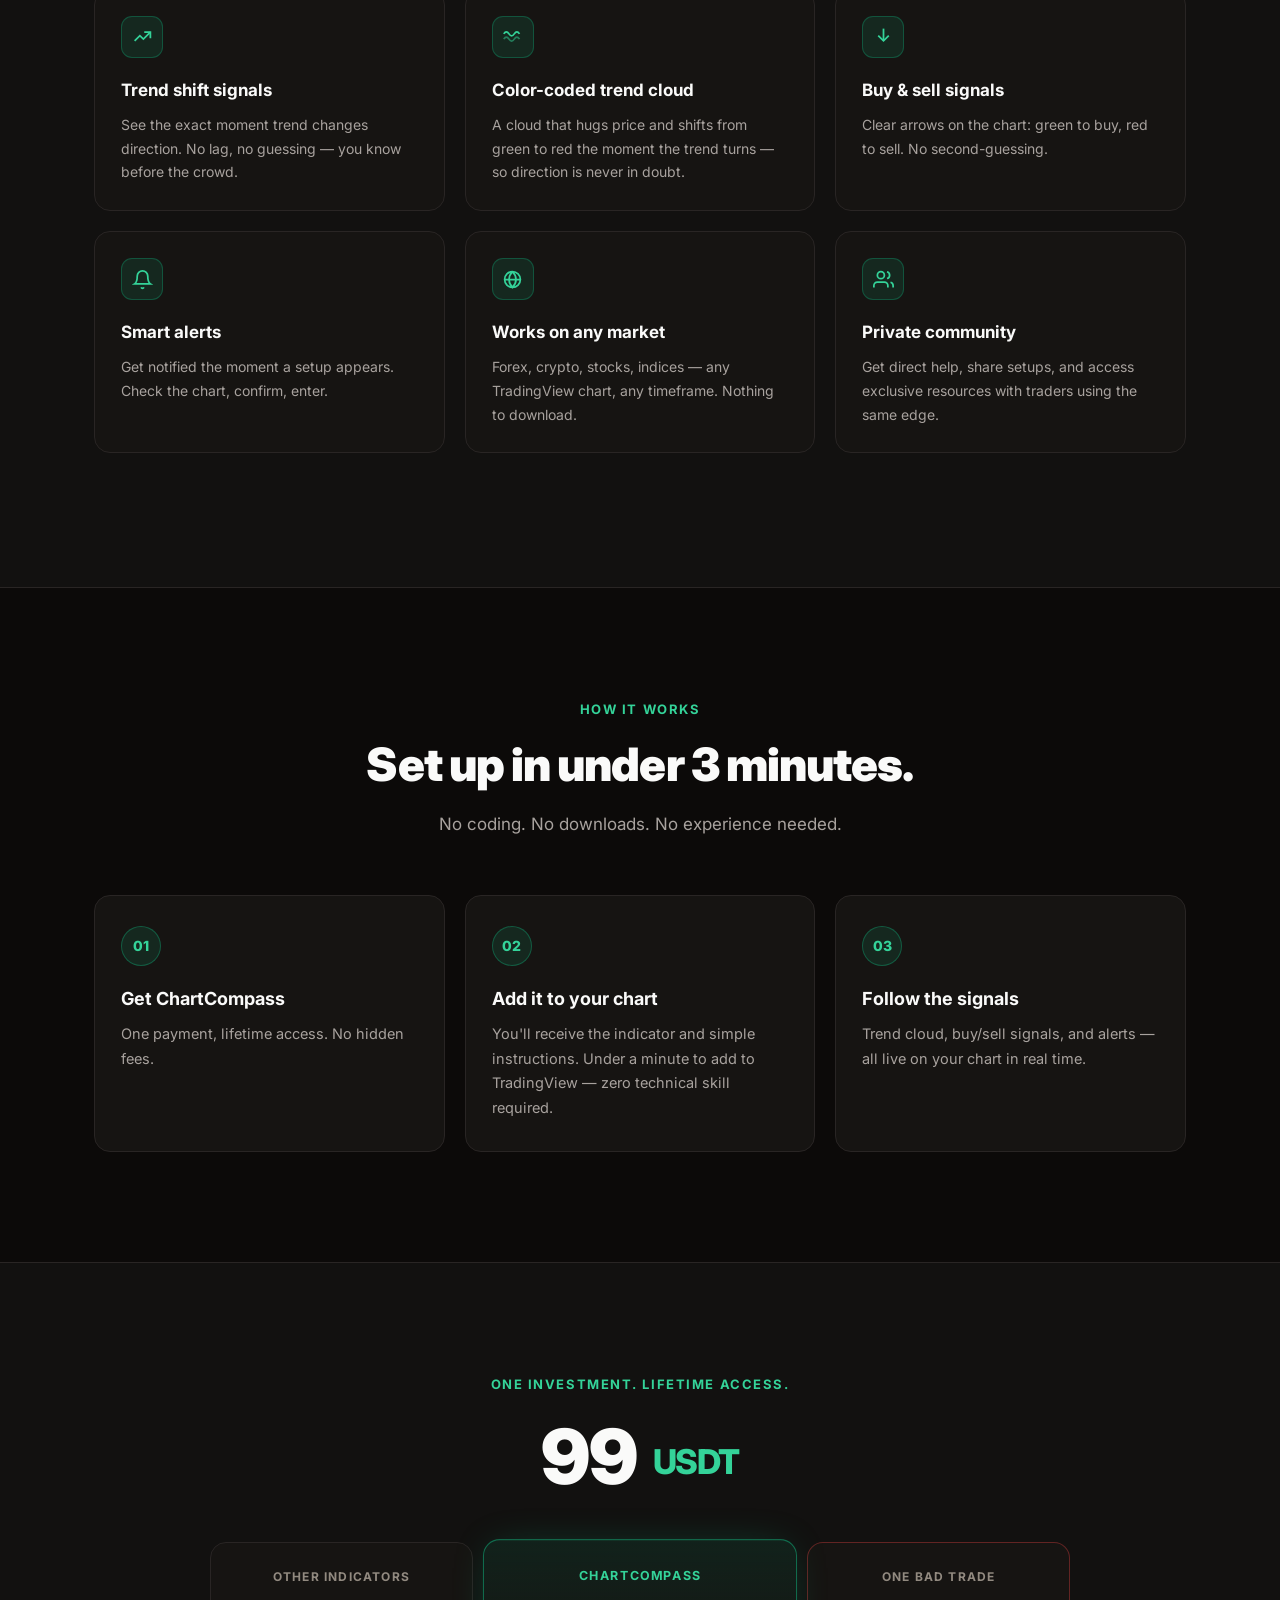
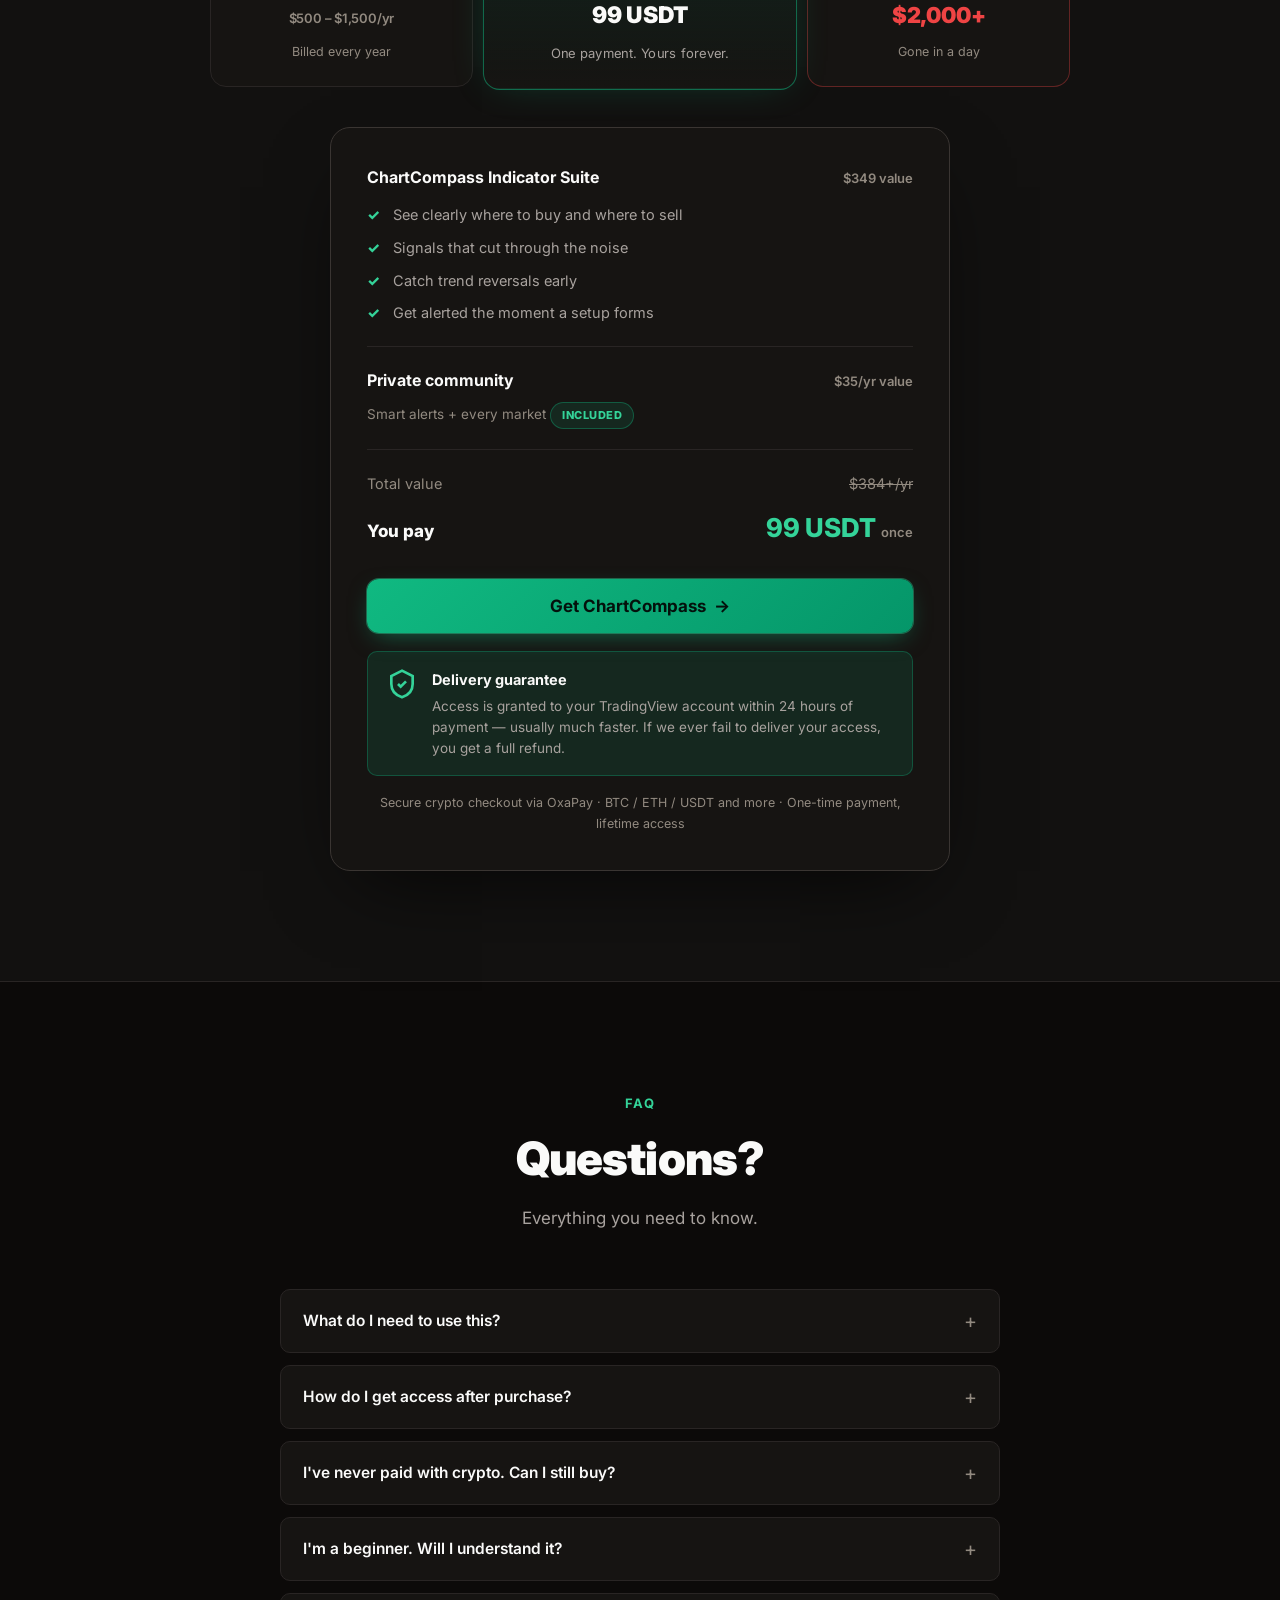
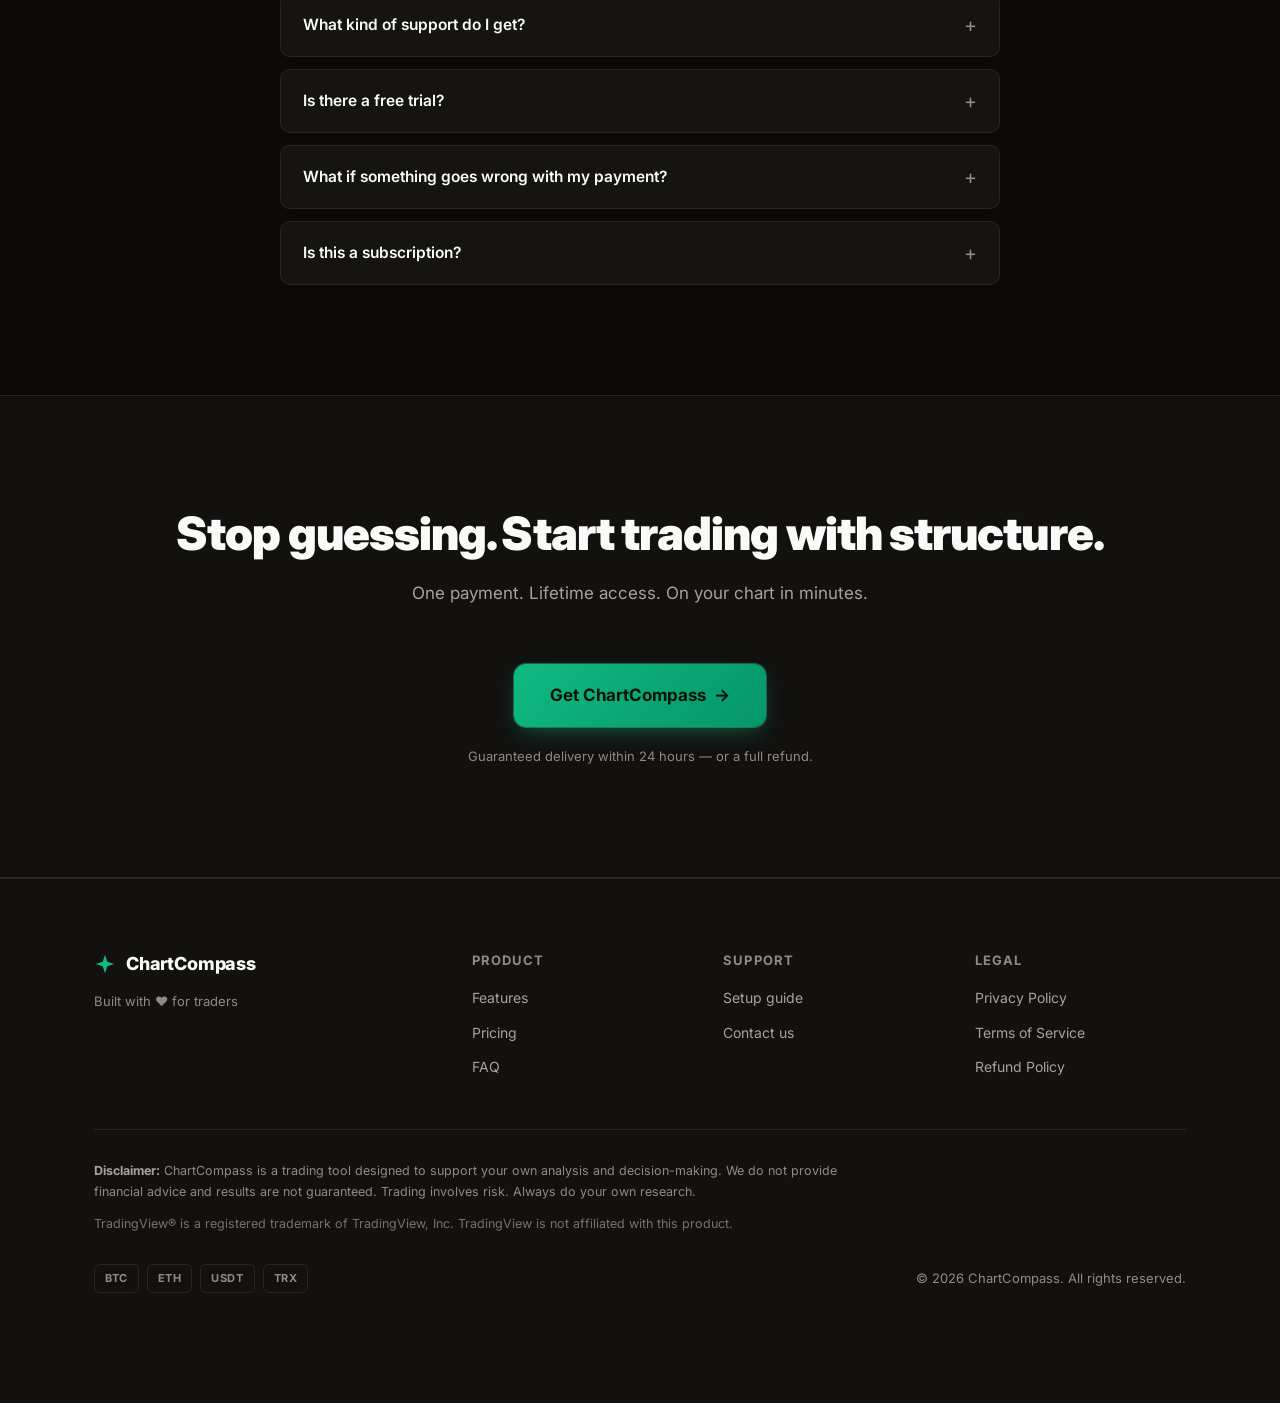
==== commit 04d424ed: "网站文案对齐产品实际功能:移除全站"zones"表述,改为如实的趋势云+信号描述" ====
--- a/index.html
+++ b/index.html
@@ -4,7 +4,7 @@
 <meta charset="UTF-8">
 <meta name="viewport" content="width=device-width, initial-scale=1.0">
 <title>ChartCompass — Know when to buy. Know when to sell.</title>
-<meta name="description" content="ChartCompass marks key zones and trend direction right on your TradingView chart. Any market, any timeframe. One-time payment, lifetime access.">
+<meta name="description" content="ChartCompass shows you trend direction and buy/sell signals right on your TradingView chart. Any market, any timeframe. One-time payment, lifetime access.">
 <link rel="canonical" href="https://gouzhuang748.com/">
 <meta name="theme-color" content="#0c0a09">
 <link rel="icon" href="/favicon.svg" type="image/svg+xml">
@@ -13,14 +13,14 @@
 <meta property="og:type" content="website">
 <meta property="og:site_name" content="ChartCompass">
 <meta property="og:title" content="ChartCompass — Know when to buy. Know when to sell.">
-<meta property="og:description" content="Key zones and trend direction, drawn right on your TradingView chart. Any market, any timeframe. One-time payment, lifetime access.">
+<meta property="og:description" content="Trend direction and buy/sell signals, drawn right on your TradingView chart. Any market, any timeframe. One-time payment, lifetime access.">
 <meta property="og:url" content="https://gouzhuang748.com/">
 <meta property="og:image" content="https://gouzhuang748.com/og-image.png">
 <meta property="og:image:width" content="1200">
 <meta property="og:image:height" content="630">
 <meta name="twitter:card" content="summary_large_image">
 <meta name="twitter:title" content="ChartCompass — Know when to buy. Know when to sell.">
-<meta name="twitter:description" content="Key zones and trend direction, drawn right on your TradingView chart. One-time payment, lifetime access.">
+<meta name="twitter:description" content="Trend direction and buy/sell signals, drawn right on your TradingView chart. One-time payment, lifetime access.">
 <meta name="twitter:image" content="https://gouzhuang748.com/og-image.png">
 <link rel="preconnect" href="https://fonts.googleapis.com">
 <link rel="preconnect" href="https://fonts.gstatic.com" crossorigin>
@@ -75,7 +75,7 @@
         <div class="hero__glow" aria-hidden="true"></div>
         <p class="eyebrow reveal" data-i18n="hero.eyebrow">Any market · Any timeframe · One-time payment</p>
         <h1 class="reveal delay-1" data-i18n-html="hero.h1">Know when to buy.<br><span class="text-green">Know when to sell.</span></h1>
-        <p class="hero__sub reveal delay-2" data-i18n="hero.sub">ChartCompass marks the key zones right on your chart. You see the structure. You make the call. Ready in under 3 minutes.</p>
+        <p class="hero__sub reveal delay-2" data-i18n="hero.sub">ChartCompass shows you the trend and flags the signal, right on your chart. You see the structure. You make the call. Ready in under 3 minutes.</p>
         <div class="hero__cta reveal delay-3">
             <a href="#pricing" class="btn btn--primary btn--lg"><span data-i18n="hero.cta">Get ChartCompass</span> <span class="btn__arrow">→</span></a>
         </div>
@@ -166,15 +166,27 @@
         <div class="grid grid--3">
             <div class="card reveal">
                 <div class="card__visual" aria-hidden="true">
-                    <div class="viz-zones">
-                        <div class="viz-zones__band viz-zones__band--sell">SELL ZONE</div>
-                        <svg viewBox="0 0 200 40" preserveAspectRatio="none"><polyline class="line-green" points="0,30 40,24 70,32 110,14 150,20 200,6"/></svg>
-                        <div class="viz-zones__band viz-zones__band--buy">BUY ZONE</div>
+                    <div class="viz-cloud">
+                        <svg viewBox="0 0 200 40" preserveAspectRatio="none">
+                            <defs>
+                                <linearGradient id="trendCloud" x1="0" y1="0" x2="1" y2="0">
+                                    <stop offset="0%" stop-color="#10b981" stop-opacity=".32"/>
+                                    <stop offset="55%" stop-color="#10b981" stop-opacity=".08"/>
+                                    <stop offset="70%" stop-color="#ef4444" stop-opacity=".1"/>
+                                    <stop offset="100%" stop-color="#ef4444" stop-opacity=".32"/>
+                                </linearGradient>
+                            </defs>
+                            <polygon fill="url(#trendCloud)" points="0,28 30,22 60,26 90,14 120,10 150,18 180,26 200,30 200,24 180,20 150,16 120,18 90,24 60,29 30,28 0,30"/>
+                            <polyline class="line-fast" points="0,28 30,22 60,26 90,14 120,10 150,18 180,26 200,30"/>
+                            <polyline class="line-slow" points="0,30 30,28 60,29 90,24 120,18 150,16 180,20 200,24"/>
+                            <polygon class="signal-tri signal-tri--buy" points="57,33 63,33 60,27"/>
+                            <polygon class="signal-tri signal-tri--sell" points="147,13 153,13 150,19"/>
+                        </svg>
                     </div>
                 </div>
                 <span class="card__num card__num--green">01</span>
-                <h3 data-i18n="solution.s1t">See where price is likely to move</h3>
-                <p data-i18n="solution.s1b">Zones where price tends to bounce or reverse, drawn on your chart before it happens. No more guessing your entries.</p>
+                <h3 data-i18n="solution.s1t">Watch the trend gain strength</h3>
+                <p data-i18n="solution.s1b">A color-coded cloud tracks the trend and deepens in color as it gains strength — so you see momentum building, not just direction.</p>
             </div>
             <div class="card reveal delay-1">
                 <div class="card__visual" aria-hidden="true">
@@ -240,10 +252,10 @@
             </div>
             <div class="feat reveal delay-1">
                 <div class="feat__icon" aria-hidden="true">
-                    <svg viewBox="0 0 24 24" fill="none" stroke="currentColor" stroke-width="2"><rect x="3" y="5" width="18" height="6" rx="1"/><rect x="3" y="15" width="18" height="6" rx="1" opacity=".5"/></svg>
-                </div>
-                <h3 data-i18n="features.f2t">Buy &amp; sell zones</h3>
-                <p data-i18n="features.f2b">Where big money is buying and selling, drawn as zones directly on your chart.</p>
+                    <svg viewBox="0 0 24 24" fill="none" stroke="currentColor" stroke-width="2"><path d="M2 9c2-3 4-3 6 0s4 3 6 0 4-3 6 0"/><path d="M2 15c2-3 4-3 6 0s4 3 6 0 4-3 6 0" opacity=".5"/></svg>
+                </div>
+                <h3 data-i18n="features.f2t">Color-coded trend cloud</h3>
+                <p data-i18n="features.f2b">A cloud that hugs price and shifts from green to red the moment the trend turns — so direction is never in doubt.</p>
             </div>
             <div class="feat reveal delay-2">
                 <div class="feat__icon" aria-hidden="true">
@@ -295,7 +307,7 @@
             <div class="step reveal delay-2">
                 <span class="step__num">03</span>
                 <h3 data-i18n="how.s3t">Follow the signals</h3>
-                <p data-i18n="how.s3b">Buy zones, sell zones, trend shifts — all drawn on your chart, with real-time alerts.</p>
+                <p data-i18n="how.s3b">Trend cloud, buy/sell signals, and alerts — all live on your chart in real time.</p>
             </div>
         </div>
     </section>
@@ -382,7 +394,7 @@
             </div>
             <div class="faq-item">
                 <button class="faq-item__q" aria-expanded="false" aria-controls="faqA3"><span data-i18n="faq.q3">I'm a beginner. Will I understand it?</span><span class="faq-item__icon" aria-hidden="true">+</span></button>
-                <div class="faq-item__a" id="faqA3"><p data-i18n="faq.a3">Yes. The indicator gives clear buy/sell signals and color-coded zones, and you get video guides, documentation, and a community to ask questions.</p></div>
+                <div class="faq-item__a" id="faqA3"><p data-i18n="faq.a3">Yes. The indicator gives clear buy/sell signals and a color-coded trend cloud, and you get video guides, documentation, and a community to ask questions.</p></div>
             </div>
             <div class="faq-item">
                 <button class="faq-item__q" aria-expanded="false" aria-controls="faqA4"><span data-i18n="faq.q4">What kind of support do I get?</span><span class="faq-item__icon" aria-hidden="true">+</span></button>
--- a/style.css
+++ b/style.css
@@ -389,16 +389,12 @@
     text-decoration-thickness: 3px;
     opacity: .85;
 }
-.viz-zones { width: 100%; height: 100%; display: flex; flex-direction: column; }
-.viz-zones svg { flex: 1; width: 100%; padding: 4px 14px; min-height: 0; }
-.viz-zones__band {
-    font-size: 10px;
-    font-weight: 800;
-    letter-spacing: .14em;
-    padding: 5px 14px;
-}
-.viz-zones__band--sell { background: rgba(239,68,68,.14); color: var(--red-bright); border-bottom: 1px dashed rgba(239,68,68,.4); }
-.viz-zones__band--buy { background: rgba(16,185,129,.14); color: #6ee7b7; border-top: 1px dashed rgba(16,185,129,.4); }
+.viz-cloud { width: 100%; height: 100%; display: flex; }
+.viz-cloud svg { flex: 1; width: 100%; padding: 4px 10px; min-height: 0; }
+.line-fast { fill: none; stroke: #10b981; stroke-width: 2; }
+.line-slow { fill: none; stroke: #10b981; stroke-width: 2.5; opacity: .45; }
+.signal-tri--buy { fill: #10b981; }
+.signal-tri--sell { fill: #ef4444; }
 .viz-flow { display: flex; align-items: center; gap: 6px; flex-wrap: nowrap; }
 .viz-flow .chip { white-space: nowrap; font-size: 10.5px; padding: 5px 10px; }
 .viz-flow__line { width: 14px; height: 1px; background: var(--border-light); flex: none; }
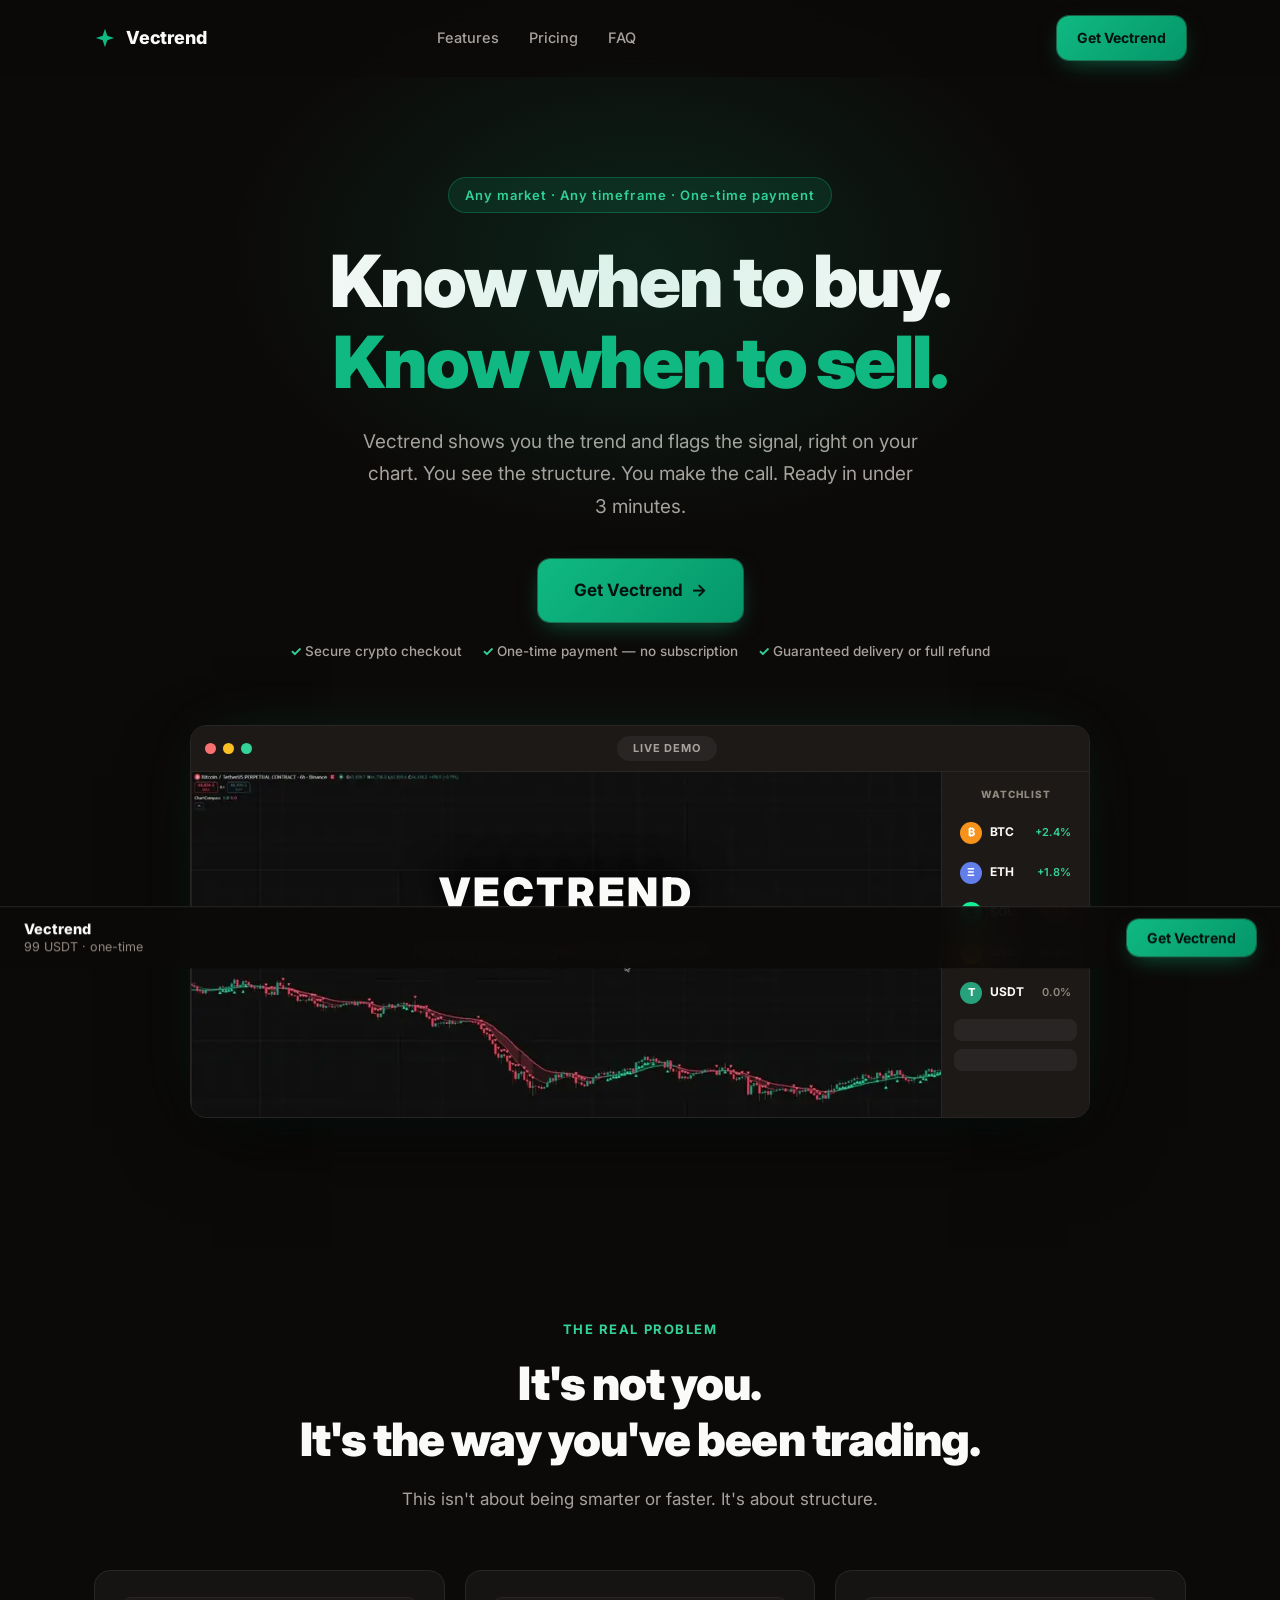
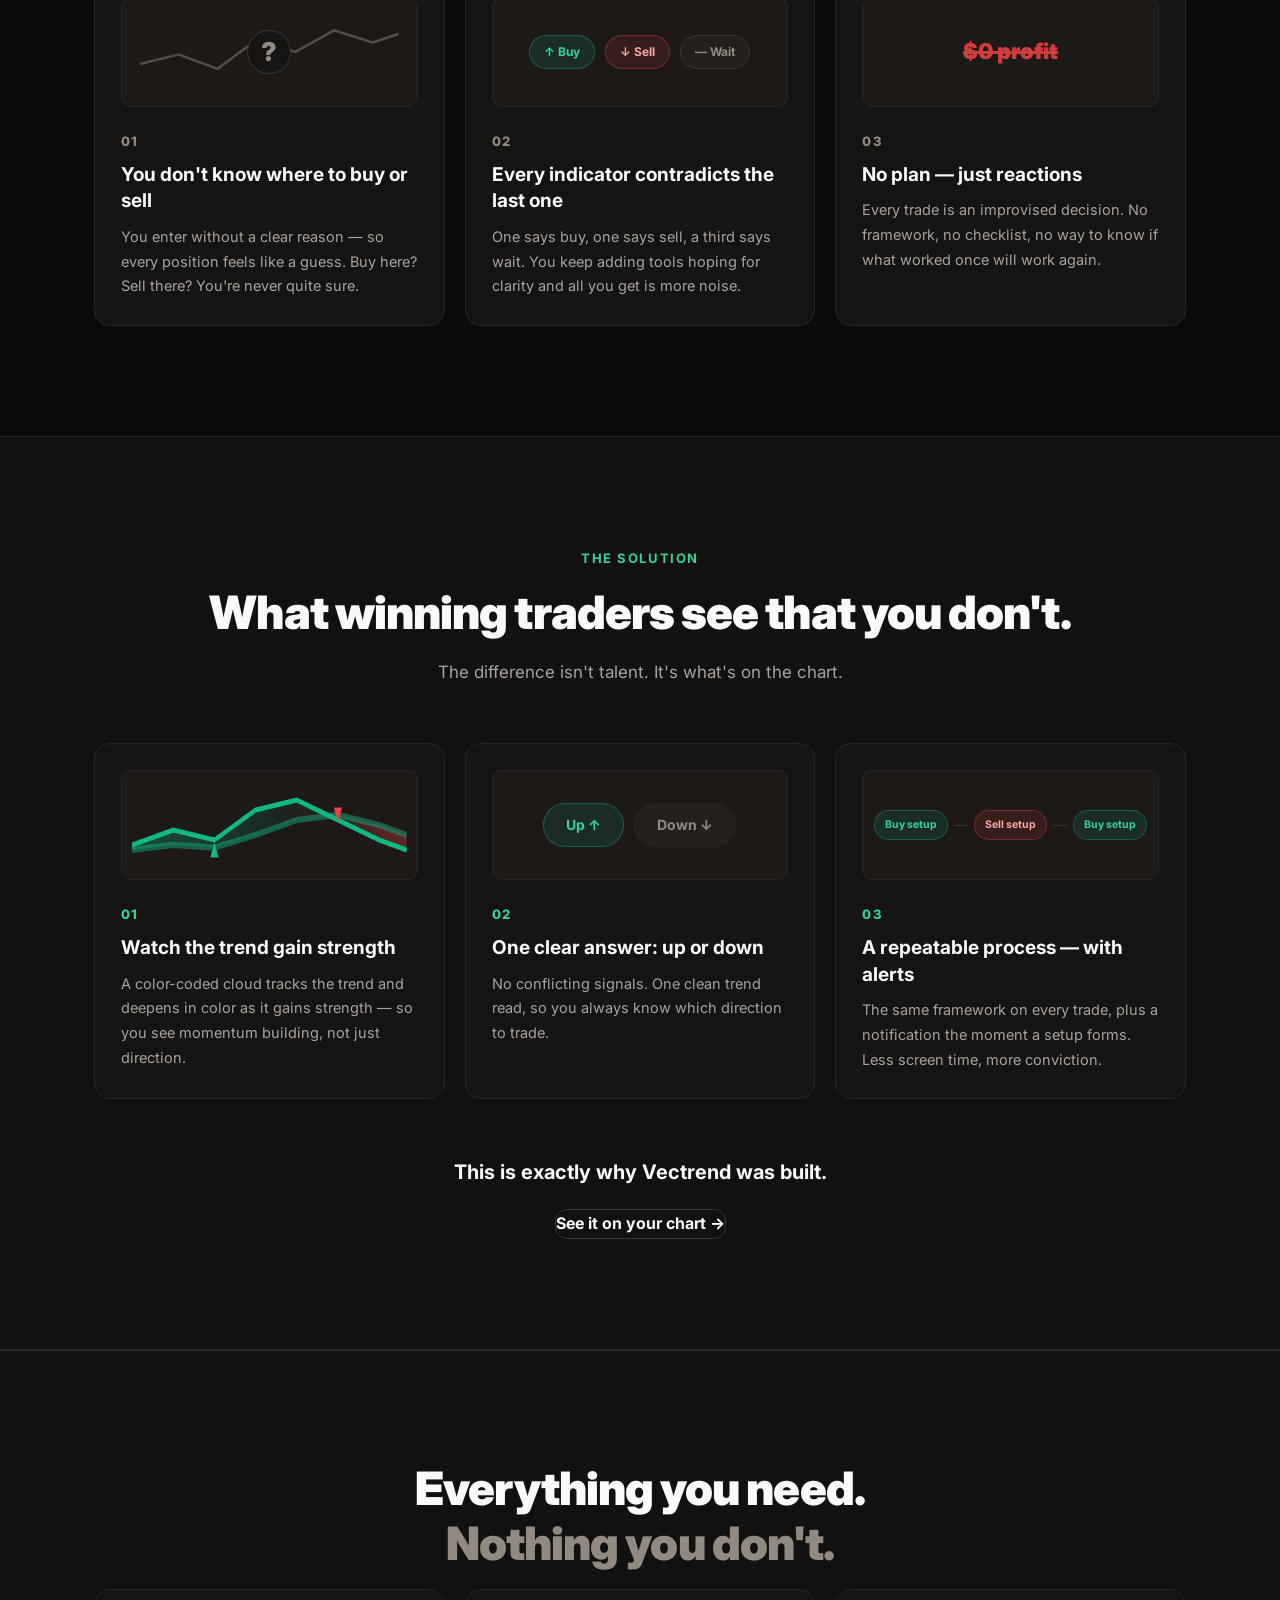
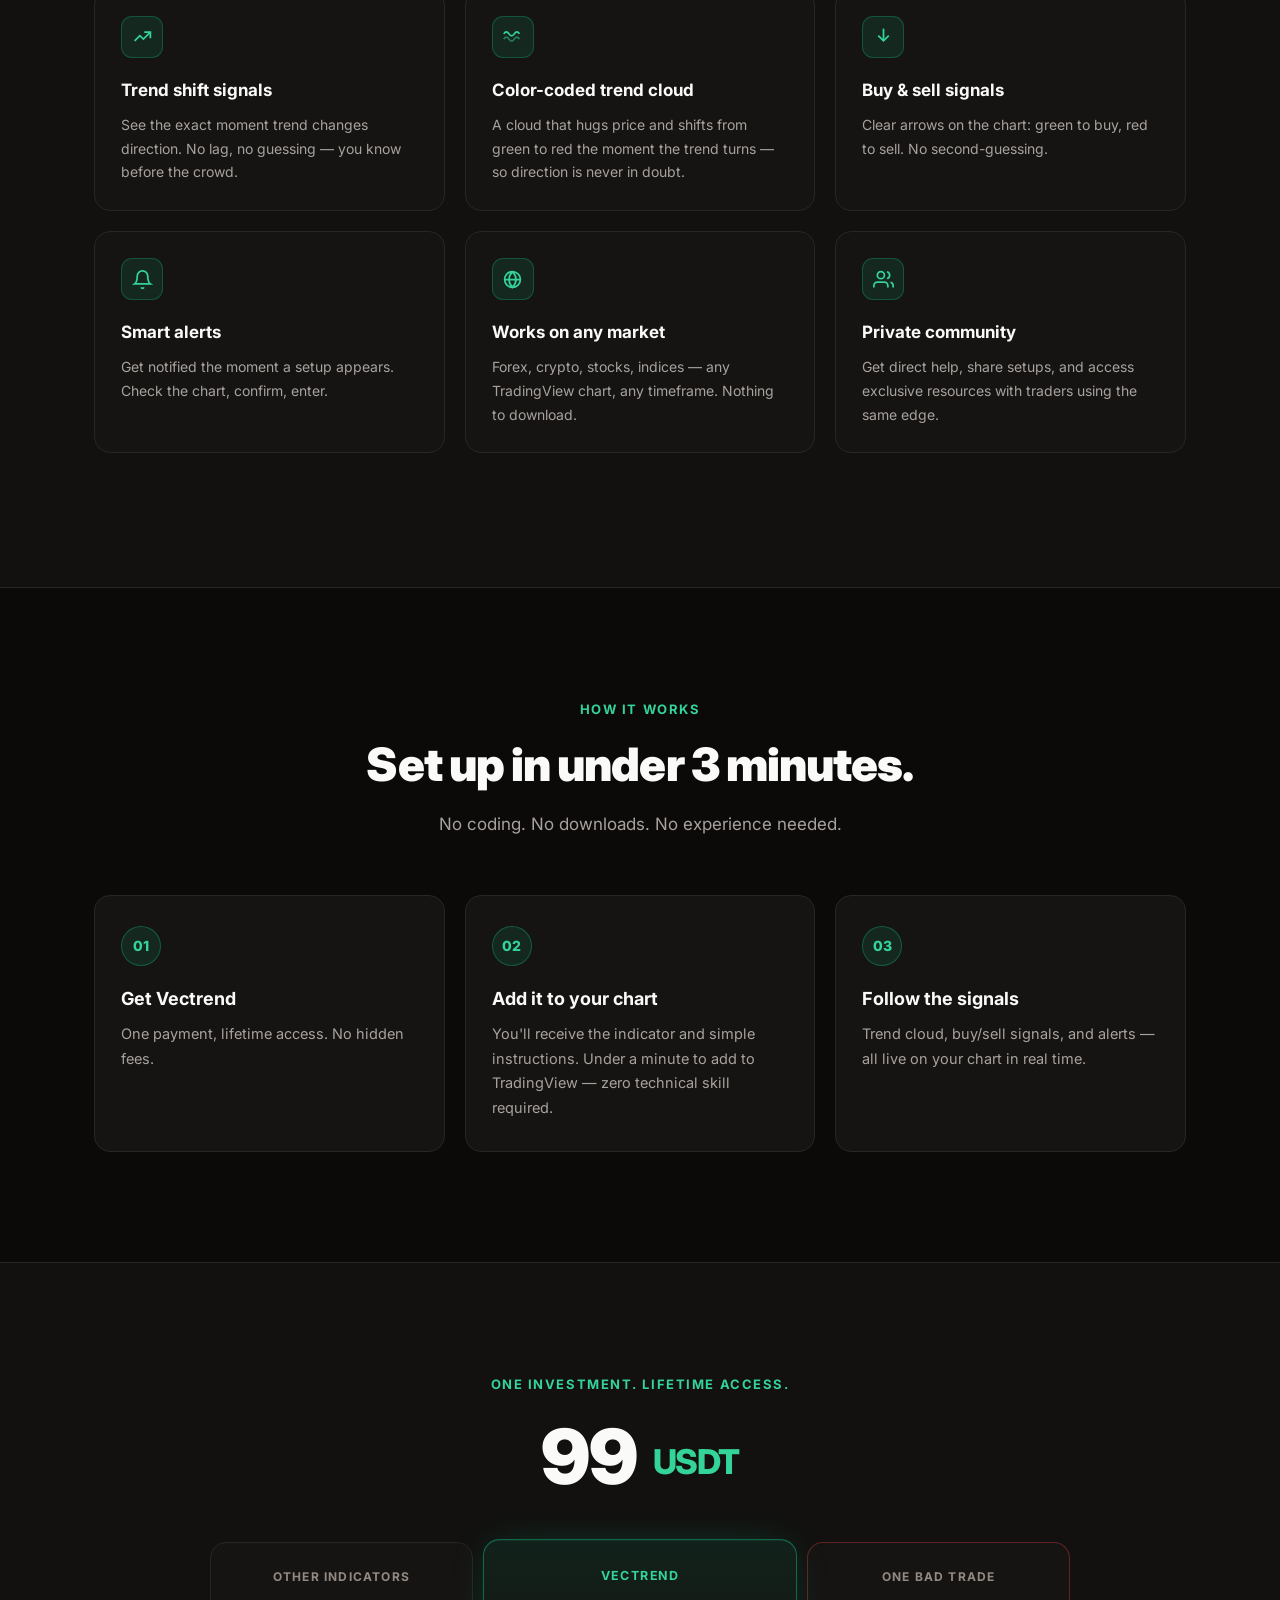
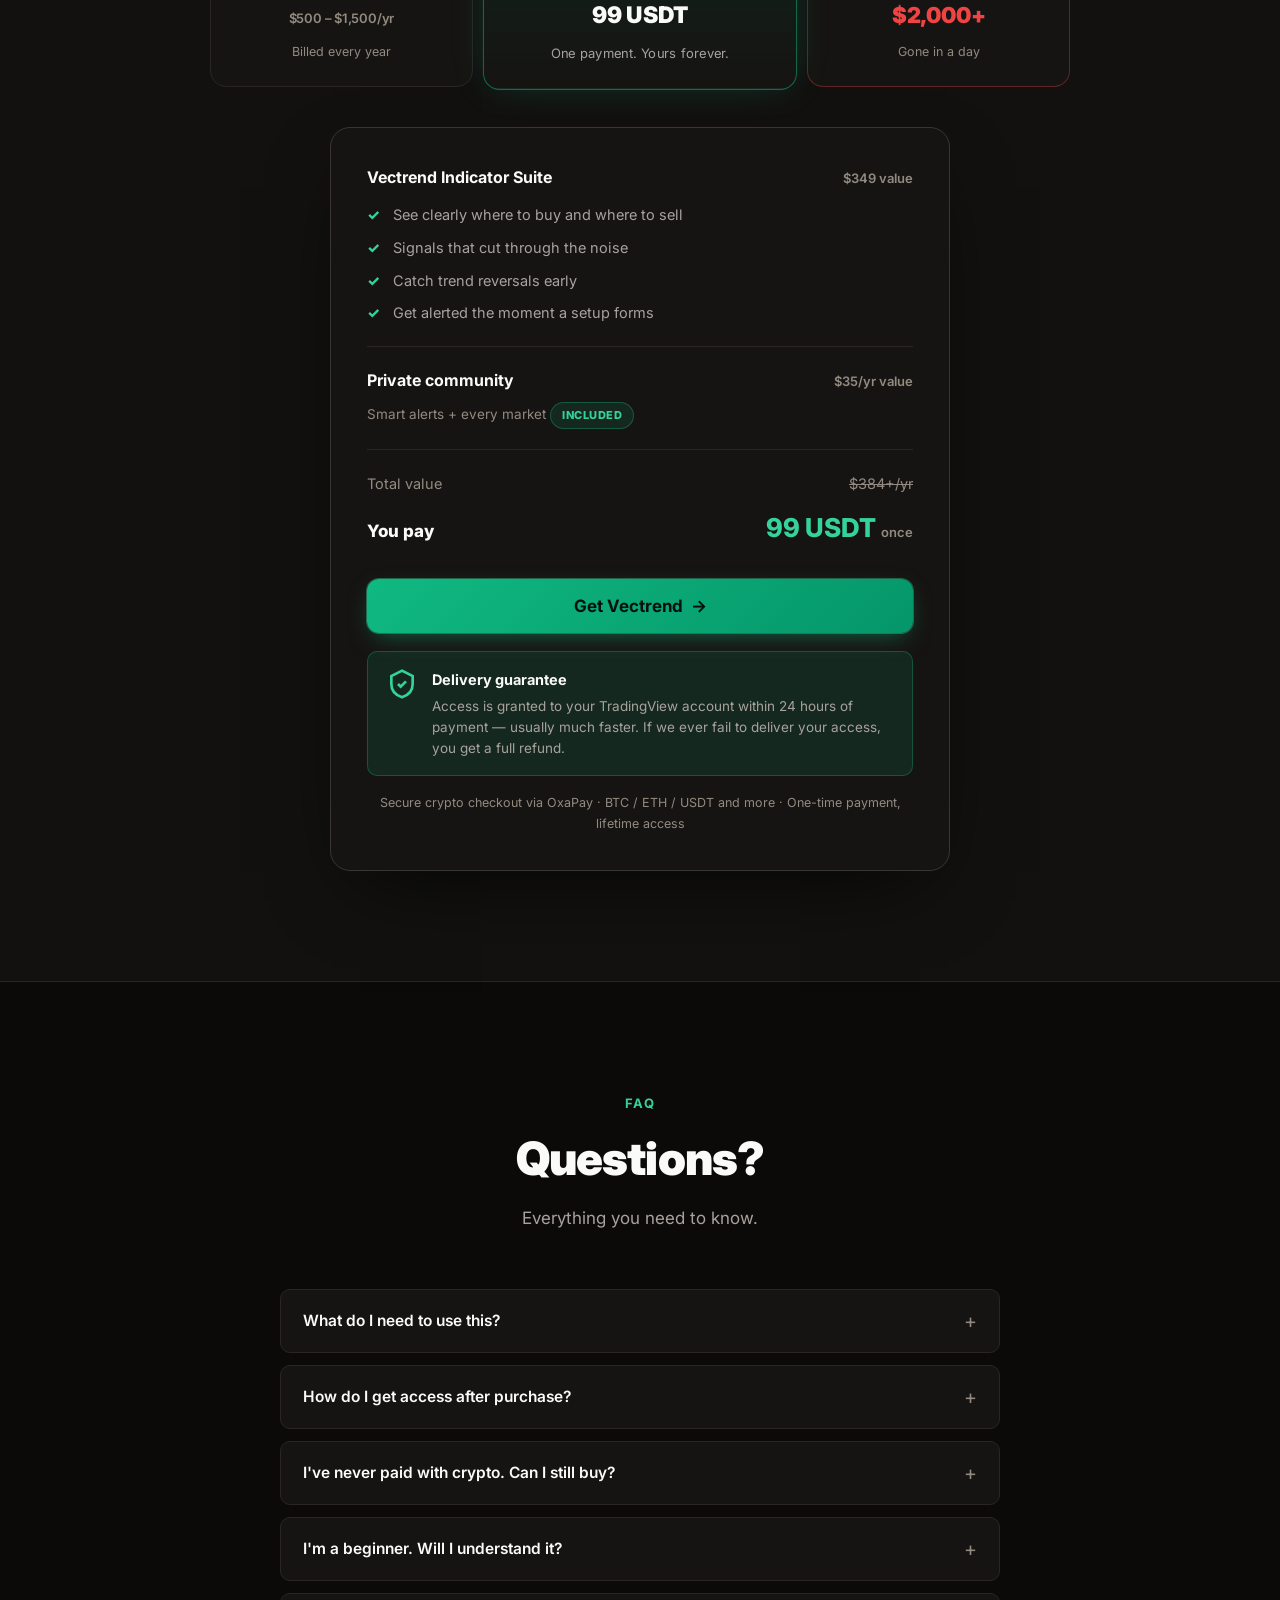
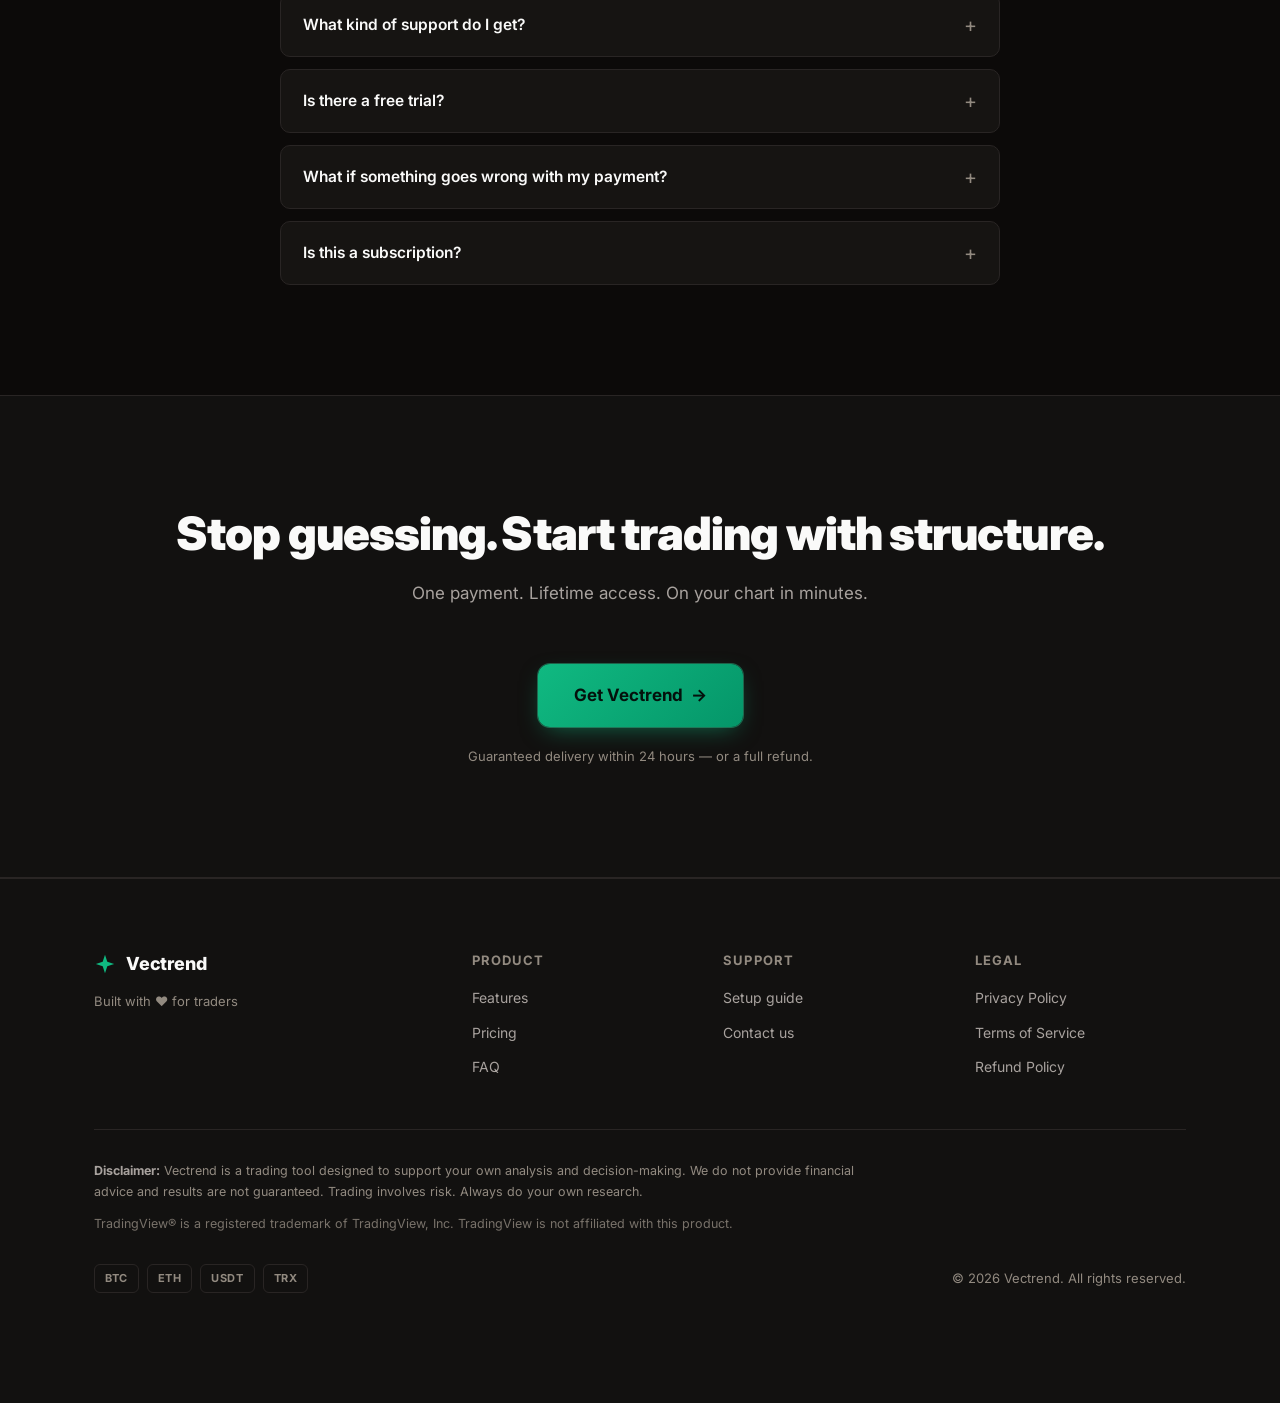
==== commit 77235e86: "品牌更名：ChartCompass → Vectrend，同步重绘 og-image 分享图（顺带修掉图上残留的旧文案）" ====
--- a/index.html
+++ b/index.html
@@ -3,23 +3,23 @@
 <head>
 <meta charset="UTF-8">
 <meta name="viewport" content="width=device-width, initial-scale=1.0">
-<title>ChartCompass — Know when to buy. Know when to sell.</title>
-<meta name="description" content="ChartCompass shows you trend direction and buy/sell signals right on your TradingView chart. Any market, any timeframe. One-time payment, lifetime access.">
+<title>Vectrend — Know when to buy. Know when to sell.</title>
+<meta name="description" content="Vectrend shows you trend direction and buy/sell signals right on your TradingView chart. Any market, any timeframe. One-time payment, lifetime access.">
 <link rel="canonical" href="https://gouzhuang748.com/">
 <meta name="theme-color" content="#0c0a09">
 <link rel="icon" href="/favicon.svg" type="image/svg+xml">
 <link rel="apple-touch-icon" href="/favicon.svg">
 <!-- 社交分享（Open Graph + Twitter Card），投广告/社群转发时显示预览大图 -->
 <meta property="og:type" content="website">
-<meta property="og:site_name" content="ChartCompass">
-<meta property="og:title" content="ChartCompass — Know when to buy. Know when to sell.">
+<meta property="og:site_name" content="Vectrend">
+<meta property="og:title" content="Vectrend — Know when to buy. Know when to sell.">
 <meta property="og:description" content="Trend direction and buy/sell signals, drawn right on your TradingView chart. Any market, any timeframe. One-time payment, lifetime access.">
 <meta property="og:url" content="https://gouzhuang748.com/">
 <meta property="og:image" content="https://gouzhuang748.com/og-image.png">
 <meta property="og:image:width" content="1200">
 <meta property="og:image:height" content="630">
 <meta name="twitter:card" content="summary_large_image">
-<meta name="twitter:title" content="ChartCompass — Know when to buy. Know when to sell.">
+<meta name="twitter:title" content="Vectrend — Know when to buy. Know when to sell.">
 <meta name="twitter:description" content="Trend direction and buy/sell signals, drawn right on your TradingView chart. One-time payment, lifetime access.">
 <meta name="twitter:image" content="https://gouzhuang748.com/og-image.png">
 <link rel="preconnect" href="https://fonts.googleapis.com">
@@ -34,8 +34,7 @@
 </head>
 <body>
 
-<!-- ⚠️ 品牌名 ChartCompass 为临时名称，后续统一替换。
-     评价区暂时隐藏（hidden）：拿到真实用户反馈后替换 i18n.js 的 reviews.items 并移除 hidden。 -->
+<!-- 评价区暂时隐藏（hidden）：拿到真实用户反馈后替换 i18n.js 的 reviews.items 并移除 hidden。 -->
 
 <a href="#top" class="skip-link">Skip to content</a>
 
@@ -46,7 +45,7 @@
             <span class="brand__mark" aria-hidden="true">
                 <svg viewBox="0 0 24 24" fill="none"><path d="M12 2L14.5 9.5L22 12L14.5 14.5L12 22L9.5 14.5L2 12L9.5 9.5L12 2Z" fill="currentColor"/></svg>
             </span>
-            <span class="brand__name">ChartCompass</span>
+            <span class="brand__name">Vectrend</span>
         </a>
         <nav class="nav__links">
             <a href="#features" data-i18n="nav.features">Features</a>
@@ -54,7 +53,7 @@
             <a href="#faq" data-i18n="nav.faq">FAQ</a>
         </nav>
         <div class="nav__right">
-            <a href="#pricing" class="btn btn--primary btn--sm" data-i18n="nav.cta">Get ChartCompass</a>
+            <a href="#pricing" class="btn btn--primary btn--sm" data-i18n="nav.cta">Get Vectrend</a>
         </div>
         <button class="nav__burger" id="navBurger" aria-label="Menu" aria-expanded="false" aria-controls="navMobile">
             <span></span><span></span><span></span>
@@ -64,7 +63,7 @@
         <a href="#features" data-i18n="nav.features">Features</a>
         <a href="#pricing" data-i18n="nav.pricing">Pricing</a>
         <a href="#faq" data-i18n="nav.faq">FAQ</a>
-        <a href="#pricing" class="btn btn--primary btn--block" data-i18n="nav.cta">Get ChartCompass</a>
+        <a href="#pricing" class="btn btn--primary btn--block" data-i18n="nav.cta">Get Vectrend</a>
     </div>
 </header>
 
@@ -75,9 +74,9 @@
         <div class="hero__glow" aria-hidden="true"></div>
         <p class="eyebrow reveal" data-i18n="hero.eyebrow">Any market · Any timeframe · One-time payment</p>
         <h1 class="reveal delay-1" data-i18n-html="hero.h1">Know when to buy.<br><span class="text-green">Know when to sell.</span></h1>
-        <p class="hero__sub reveal delay-2" data-i18n="hero.sub">ChartCompass shows you the trend and flags the signal, right on your chart. You see the structure. You make the call. Ready in under 3 minutes.</p>
+        <p class="hero__sub reveal delay-2" data-i18n="hero.sub">Vectrend shows you the trend and flags the signal, right on your chart. You see the structure. You make the call. Ready in under 3 minutes.</p>
         <div class="hero__cta reveal delay-3">
-            <a href="#pricing" class="btn btn--primary btn--lg"><span data-i18n="hero.cta">Get ChartCompass</span> <span class="btn__arrow">→</span></a>
+            <a href="#pricing" class="btn btn--primary btn--lg"><span data-i18n="hero.cta">Get Vectrend</span> <span class="btn__arrow">→</span></a>
         </div>
         <p class="hero__trust reveal delay-3">
             <span data-i18n="hero.trust1">Secure crypto checkout</span>
@@ -85,7 +84,7 @@
             <span data-i18n="hero.trust3">Guaranteed delivery or full refund</span>
         </p>
 
-        <!-- 实盘录屏演示：真实 TradingView 图表 + 真实 ChartCompass 指标，裁掉界面元素后导出的循环动画 -->
+        <!-- 实盘录屏演示：真实 TradingView 图表 + 真实 Vectrend 指标，裁掉界面元素后导出的循环动画 -->
         <div class="hero__demo reveal delay-4">
             <div class="tv-demo" id="tvDemo">
                 <div class="tv-demo__topbar">
@@ -95,7 +94,7 @@
                 <div class="tv-demo__stage">
                     <div class="tv-demo__main">
                         <div class="tv-demo__overlay" aria-hidden="true">
-                            <div class="tv-demo__brand">CHARTCOMPASS</div>
+                            <div class="tv-demo__brand">VECTREND</div>
                             <div class="tv-demo__tag" data-i18n="demo.overlayTag">Know when to buy. Know when to sell.</div>
                         </div>
                         <picture>
@@ -214,7 +213,7 @@
                 <p data-i18n="solution.s3b">The same framework on every trade, plus a notification the moment a setup forms. Less screen time, more conviction.</p>
             </div>
         </div>
-        <p class="section__closer reveal" data-i18n="solution.closer">This is exactly why ChartCompass was built.</p>
+        <p class="section__closer reveal" data-i18n="solution.closer">This is exactly why Vectrend was built.</p>
         <div class="section__cta reveal">
             <a href="#pricing" class="btn btn--outline" data-i18n="solution.cta">See it on your chart →</a>
         </div>
@@ -296,7 +295,7 @@
         <div class="steps">
             <div class="step reveal">
                 <span class="step__num">01</span>
-                <h3 data-i18n="how.s1t">Get ChartCompass</h3>
+                <h3 data-i18n="how.s1t">Get Vectrend</h3>
                 <p data-i18n="how.s1b">One payment, lifetime access. No hidden fees.</p>
             </div>
             <div class="step reveal delay-1">
@@ -325,7 +324,7 @@
                 <div class="anchor__note" data-i18n="pricing.a1n">Billed every year</div>
             </div>
             <div class="anchor anchor--hero">
-                <div class="anchor__label" data-i18n="pricing.a2l">ChartCompass</div>
+                <div class="anchor__label" data-i18n="pricing.a2l">Vectrend</div>
                 <div class="anchor__val" data-i18n="pricing.a2v">99 USDT</div>
                 <div class="anchor__note" data-i18n="pricing.a2n">One payment. Yours forever.</div>
             </div>
@@ -340,7 +339,7 @@
         <div class="price-card reveal">
             <div class="price-card__block">
                 <div class="stack-head">
-                    <span data-i18n="pricing.packT">ChartCompass Indicator Suite</span>
+                    <span data-i18n="pricing.packT">Vectrend Indicator Suite</span>
                     <span class="stack-head__val" data-i18n="pricing.packV">$349 value</span>
                 </div>
                 <ul class="stack-list">
@@ -361,7 +360,7 @@
                 <div class="total-row"><span data-i18n="pricing.totalL">Total value</span><span class="total-row__val total-row__val--strike" data-i18n="pricing.totalV">$384+/yr</span></div>
                 <div class="total-row total-row--final"><span data-i18n="pricing.finalL">You pay</span><span class="total-row__val" data-i18n-html="pricing.finalV">99 USDT <em>once</em></span></div>
             </div>
-            <button type="button" class="btn btn--primary btn--lg btn--block js-buy"><span data-i18n="pricing.cta">Get ChartCompass</span> <span class="btn__arrow">→</span></button>
+            <button type="button" class="btn btn--primary btn--lg btn--block js-buy"><span data-i18n="pricing.cta">Get Vectrend</span> <span class="btn__arrow">→</span></button>
             <p class="checkout-error" id="checkoutError" role="alert" hidden></p>
             <div class="guarantee">
                 <svg class="guarantee__icon" viewBox="0 0 24 24" fill="none" stroke="currentColor" stroke-width="2" aria-hidden="true"><path d="M12 2l8 4v6c0 5-3.5 8.5-8 10-4.5-1.5-8-5-8-10V6l8-4z"/><path d="m9 12 2 2 4-4"/></svg>
@@ -420,7 +419,7 @@
         <h2 class="section__title reveal" data-i18n="final.title">Stop guessing. Start trading with structure.</h2>
         <p class="section__sub reveal" data-i18n="final.sub">One payment. Lifetime access. On your chart in minutes.</p>
         <div class="section__cta reveal">
-            <a href="#pricing" class="btn btn--primary btn--lg"><span data-i18n="final.cta">Get ChartCompass</span> <span class="btn__arrow">→</span></a>
+            <a href="#pricing" class="btn btn--primary btn--lg"><span data-i18n="final.cta">Get Vectrend</span> <span class="btn__arrow">→</span></a>
         </div>
         <p class="final-cta__note reveal" data-i18n="final.note">Guaranteed delivery within 24 hours — or a full refund.</p>
     </section>
@@ -435,7 +434,7 @@
                 <span class="brand__mark" aria-hidden="true">
                     <svg viewBox="0 0 24 24" fill="none"><path d="M12 2L14.5 9.5L22 12L14.5 14.5L12 22L9.5 14.5L2 12L9.5 9.5L12 2Z" fill="currentColor"/></svg>
                 </span>
-                <span class="brand__name">ChartCompass</span>
+                <span class="brand__name">Vectrend</span>
             </div>
             <p class="footer__tag" data-i18n="footer.tagline">Built with ♥ for traders</p>
         </div>
@@ -458,7 +457,7 @@
         </div>
     </div>
     <div class="footer__legal">
-        <p data-i18n-html="footer.disclaimer"><strong>Disclaimer:</strong> ChartCompass is a trading tool designed to support your own analysis and decision-making. We do not provide financial advice and results are not guaranteed. Trading involves risk. Always do your own research.</p>
+        <p data-i18n-html="footer.disclaimer"><strong>Disclaimer:</strong> Vectrend is a trading tool designed to support your own analysis and decision-making. We do not provide financial advice and results are not guaranteed. Trading involves risk. Always do your own research.</p>
         <p class="footer__tm" data-i18n="footer.tm">TradingView® is a registered trademark of TradingView, Inc. TradingView is not affiliated with this product.</p>
     </div>
     <div class="footer__bottom">
@@ -468,17 +467,17 @@
             <span class="pay-badge">USDT</span>
             <span class="pay-badge">TRX</span>
         </div>
-        <p data-i18n="footer.rights">© 2026 ChartCompass. All rights reserved.</p>
+        <p data-i18n="footer.rights">© 2026 Vectrend. All rights reserved.</p>
     </div>
 </footer>
 
 <!-- 底部吸底购买条 -->
 <div class="sticky-bar" id="stickyBar">
     <div class="sticky-bar__info">
-        <span class="sticky-bar__name">ChartCompass</span>
+        <span class="sticky-bar__name">Vectrend</span>
         <span class="sticky-bar__price" data-i18n="sticky.price">99 USDT · one-time</span>
     </div>
-    <button type="button" class="btn btn--primary btn--sm js-buy" data-i18n="sticky.cta">Get ChartCompass</button>
+    <button type="button" class="btn btn--primary btn--sm js-buy" data-i18n="sticky.cta">Get Vectrend</button>
 </div>
 
 <script src="i18n.js"></script>
--- a/style.css
+++ b/style.css
@@ -1,5 +1,5 @@
 /* ============================================================
-   ChartCompass — 深色交易风设计系统
+   Vectrend — 深色交易风设计系统
    底色: 石墨黑 · 主色: 翠绿 #10b981 · 强调: 琥珀 #fbbf24
    ============================================================ */
 
